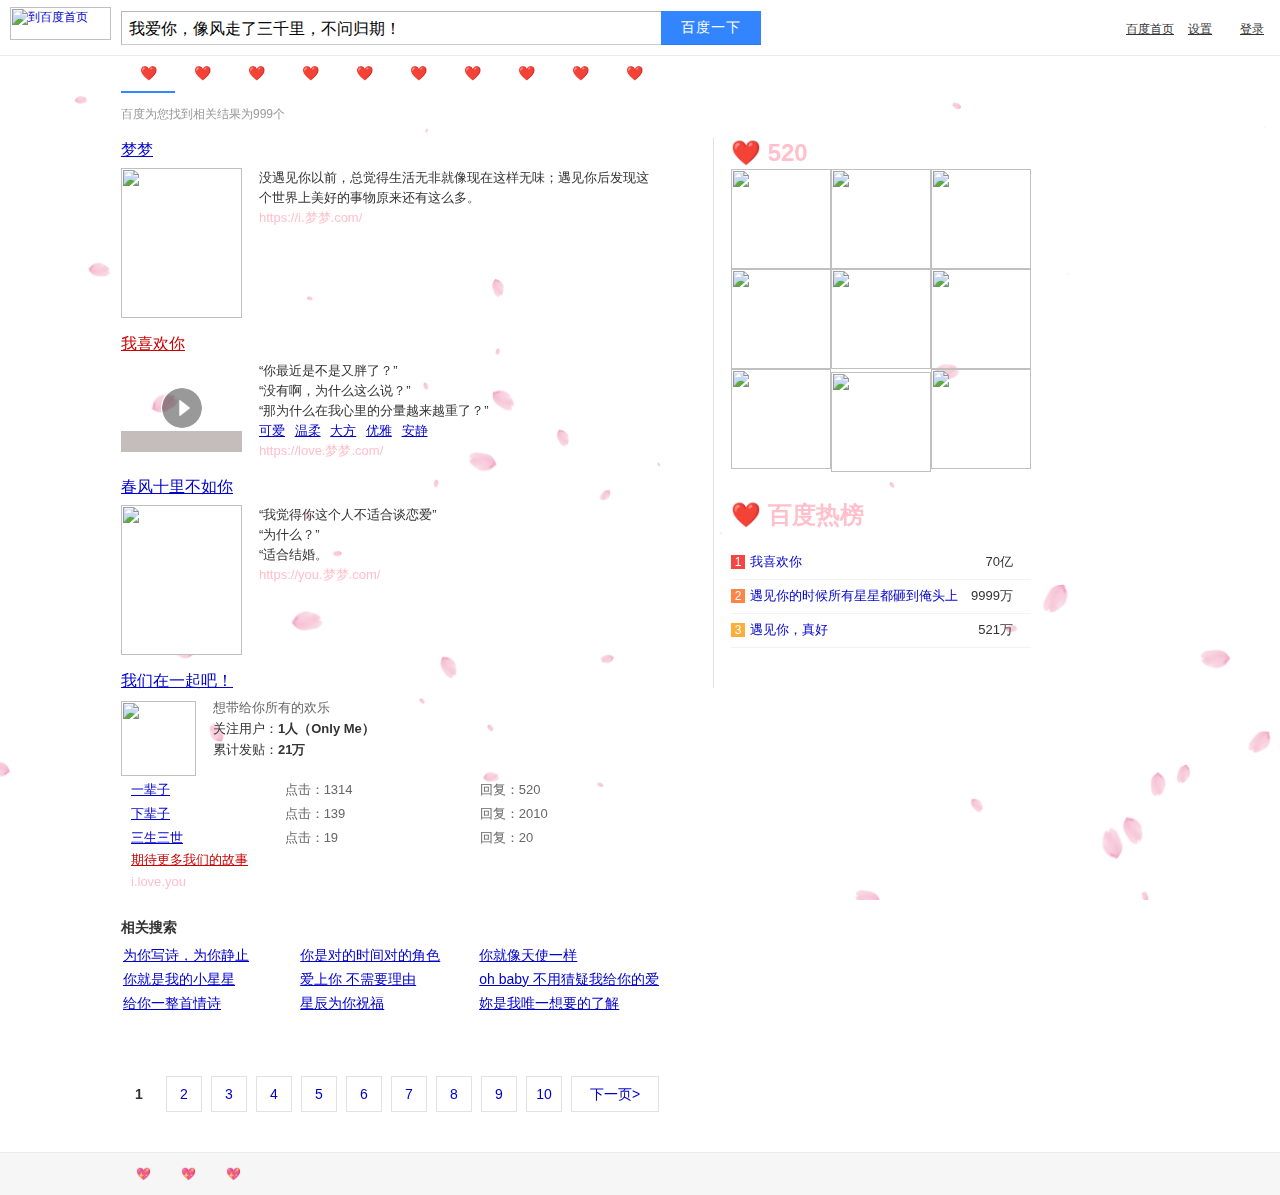
==== result.html @ 19467ad8 "Add files via upload" ====
<html>
  <head>
    <title>我爱你 ❤️</title>
    <meta name="language" content="zh-CN" />
    <meta
      name="github"
      content="https://github.com/sun0225SUN/Awesome-Love-Code"
    />
    <meta
      name="describe"
      content="收集不易，您的star是我坚持的动力，同时也欢迎各位PR哦! "
    />
    <link
      rel="icon"
      type="image/x-icon"
      href="https://cdn.jsdelivr.net/gh/sun0225SUN/photos/img/20210715233345.png"
    />
    <link
      rel="search"
      type="application/opensearchdescription+xml"
      href="/content-search.xml"
      title="百度搜索"
    />
    <link rel="stylesheet" href="./result.css" />
  </head>

  <body link="#0000cc">
    <div id="wrapper" class="wrapper_l">
      <script>
        if (window.bds && bds.util && bds.util.setContainerWidth) {
          bds.util.setContainerWidth();
        }
      </script>
      <div id="head">
        <div class="head_wrapper">
          <div class="s_form">
            <div class="s_form_wrapper">
              <style>
                .index-logo-srcnew {
                  display: none;
                }

                @media (-webkit-min-device-pixel-ratio: 2),
                  (min--moz-device-pixel-ratio: 2),
                  (-o-min-device-pixel-ratio: 2),
                  (min-device-pixel-ratio: 2) {
                  .index-logo-src {
                    display: none;
                  }

                  .index-logo-srcnew {
                    display: inline;
                  }
                }
              </style>
              <div id="lg">
                <img
                  hidefocus="true"
                  src="images/baidu.png"
                  width="270"
                  height="129"
                />
              </div>
              <a
                href="javascript:;"
                id="result_logo"
                onmousedown="return c({'fm':'tab','tab':'logo'})"
                target="_self"
                ><img
                  class="index-logo-src"
                  src="images/baidu.png"
                  alt="到百度首页"
                  title="到百度首页" /><img
                  class="index-logo-srcnew"
                  src="images/baidu.png"
                  alt="到百度首页"
                  title="到百度首页"
              /></a>
              <div id="form" name="f" class="fm">
                <input type="hidden" name="ie" value="utf-8" /><input
                  type="hidden"
                  name="f"
                  value="8"
                /><input type="hidden" name="rsv_bp" value="1" /><input
                  type="hidden"
                  name="ch"
                  value=""
                /><input
                  type="hidden"
                  name="tn"
                  value="SE_PclogoS_8whnvm25"
                /><input type="hidden" name="bar" value="" /><span
                  class="bg s_ipt_wr"
                  ><input
                    id="kw"
                    name="wd"
                    class="s_ipt"
                    maxlength="255"
                    autocomplete="off"
                    value="我爱你，像风走了三千里，不问归期！" /></span
                ><span class="bg s_btn_wr"
                  ><input
                    type="submit"
                    id="su"
                    value="百度一下"
                    class="bg s_btn" /></span
                ><span class="tools"
                  ><span id="mHolder">
                    <div id="mCon"><span>输入法</span></div>
                    <ul id="mMenu">
                      <li>
                        <a href="javascript:;" name="ime_hw" target="_self"
                          >手写</a
                        >
                      </li>
                      <li>
                        <a href="javascript:;" name="ime_py" target="_self"
                          >拼音</a
                        >
                      </li>
                      <li class="ln"></li>
                      <li>
                        <a href="javascript:;" name="ime_cl" target="_self"
                          >关闭</a
                        >
                      </li>
                    </ul>
                  </span></span
                ><input type="hidden" name="oq" value="哈哈" /><input
                  type="hidden"
                  name="rsv_pq"
                  value="b4c543330001d825"
                /><input
                  type="hidden"
                  name="rsv_t"
                  value="ff166dYg03rDtVH3pdpVznQvitA+DpDrO0yeJmfh6PIgFDh++zLsp6baa2MTU0p5iCwNbWhjQVoI2g"
                /><input type="hidden" name="rqlang" value="cn" />
              </div>
              <div id="m"></div>
            </div>
          </div>
          <div id="u">
            <a class="toindex" href="javascript:;" target="_self">百度首页</a
            ><a
              href="javascript:;"
              name="tj_settingicon"
              class="pf"
              target="_self"
              >设置<i class="c-icon c-icon-triangle-down"></i></a
            ><a
              href="javascript:;"
              name="tj_login"
              class="lb"
              onclick="return false;"
              target="_self"
              >登录</a
            >
          </div>
        </div>
      </div>
      <div class="s_tab" id="s_tab">
        <div class="s_tab_inner">
          <b>❤️</b
          ><a
            href="javascript:;"
            wdfield="word"
            onmousedown="return c({'fm':'tab','tab':'news'})"
            sync="true"
            target="_self"
            >❤️</a
          ><a
            href="javascript:;"
            onmousedown="return c({'fm':'tab','tab':'video'})"
            target="_self"
            >❤️</a
          ><a
            href="javascript:;"
            wdfield="word"
            onmousedown="return c({'fm':'tab','tab':'pic'})"
            target="_self"
            >❤️</a
          ><a
            href="javascript:;"
            wdfield="word"
            onmousedown="return c({'fm':'tab','tab':'zhidao'})"
            target="_self"
            >❤️</a
          ><a
            href="javascript:;"
            wdfield="word"
            onmousedown="return c({'fm':'tab','tab':'wenku'})"
            target="_self"
            >❤️</a
          ><a
            href="javascript:;"
            wdfield="kw"
            onmousedown="return c({'fm':'tab','tab':'tieba'})"
            target="_self"
            >❤️</a
          ><a
            href="javascript:;"
            wdfield="q"
            onmousedown="return c({'fm':'tab','tab':'b2b'})"
            target="_self"
            >❤️</a
          ><a
            href="javascript:;"
            onmousedown="return c({'fm':'tab','tab':'map'})"
            target="_self"
            >❤️</a
          ><a
            href="javascript:;"
            onmousedown="return c({'fm':'tab','tab':'more'})"
            target="_self"
            >❤️</a
          >
        </div>
      </div>
      <div id="wrapper_wrapper">
        <!--[if IE 8]>
          <style>
            .c-input input {
              padding-top: 4px;
            }
          </style>
        <![endif]-->
        <style>
          .op-bk-polysemy-other span {
            display: block;
          }

          .op-bk-polysemy-focus a {
            display: inline-block;
            height: 22px;
            line-height: 1.69em;
            float: left;
            border-right: 2px solid #fff;
            background: #f5f5f5;
            padding: 0 8px;
            text-decoration: none;
            color: #333;
          }

          .op-bk-polysemy-focustextf span {
            color: #38f;
          }

          .op-bk-polysemy-focusrightf span {
            display: inline-block;
            float: left;
            color: #ccc;
          }

          .op-bk-polysemy-focusrightf a {
            display: inline-block;
            height: 21px;
            line-height: 1.54em;
            text-decoration: underline;
            border: none;
            background: #fff;
            float: left;
            padding: 0 8px;
            color: #00c;
          }

          .op-bk-polysemy-video__wrap {
            display: none;
            position: relative;
            width: 100%;
            height: 302.5px;
            color: #fff;
            font-size: 13px;
          }

          .op-bk-polysemy-video {
            width: 100%;
            height: 100%;
            outline: 0;
          }

          .op-bk-polysemy-video__layer {
            position: absolute;
            display: none;
            width: 100%;
            height: 100%;
            top: 0;
            left: 0;
            background-color: rgba(0, 0, 0, 0.6);
            z-index: 1;
          }

          .op-bk-polysemy-video__btn,
          .op-bk-polysemy-video__close,
          .op-bk-polysemy-video__replay {
            position: absolute;
            cursor: pointer;
          }

          .op-bk-polysemy-video__close {
            top: 5px;
            right: 5px;
            z-index: 2;
          }

          .op-bk-polysemy-video__btn {
            bottom: 70px;
            left: 230px;
            width: 76px;
            height: 23px;
            line-height: 23px;
            border: 1px solid #fff;
            text-align: center;
            color: #fff;
            text-decoration: none;
          }

          .op-bk-polysemy-video__replay {
            right: 10px;
            bottom: 10px;
          }

          .op-bk-polysemy-imgWrap {
            position: relative;
            width: 100%;
            cursor: pointer;
          }

          .op-bk-polysemy-icon {
            position: absolute;
            left: 40px;
            width: 40px;
            height: 40px;
            border: 1px solid #fff;
            border-radius: 50%;
            background: url([data-uri])
              no-repeat center center;
            background-size: 100% auto;
          }

          .op-bk-polysemy-logo {
            position: absolute;
            left: 0;
            bottom: 0;
            width: 100%;
            height: 21px;
            background: rgba(110, 88, 88, 0.4)
              url(https://baikebcs.bdimg.com/front-end/second-know/img/logo-small.png)
              no-repeat center center;
            background-size: 60px auto;
          }

          .op-tieba-general-otherbar span {
            margin-left: 5px;
            margin-right: 5px;
            color: #999;
          }

          .op-tieba-general-addnum i,
          .op-tieba-general-replay-time i {
            font-style: normal;
          }

          .op-tieba-general-mainpic {
            position: relative;
          }

          .op-tieba-general-photo {
            position: absolute;
            left: 0;
            top: 0;
            _display: none;
            z-index: -1;
          }

          .op-tieba-general-photo-link {
            line-height: 0;
          }

          .op-tieba-general-linktxt {
            display: inline-block;
          }

          .op-tieba-general-addnum,
          .op-tieba-general-replay-time {
            color: #666;
          }

          .op-tieba-general-pline {
            margin-bottom: 3px;
            *margin-bottom: 5px;
          }

          .op-tieba-general-maintable i {
            font-style: normal;
          }

          .op-tieba-general-maintable {
            padding-top: 2px;
          }

          .op-tieba-general-mainpl {
            padding-left: 10px;
          }

          .op-tieba-general-maintable td {
            padding-bottom: 2px;
            padding-top: 2px;
          }

          .op-tieba-general-graycolor {
            color: #666;
          }

          .op-tieba-general-main-col {
            margin-top: -4px;
            position: relative;
          }

          .op-tieba-general-main-col p {
            margin-top: 1px;
          }

          .op-tieba-general-right {
            margin-right: 15px;
          }

          .op-tieba-general-lookmore {
            height: 24px;
            line-height: 24px;
            margin-top: -2px;
            position: relative;
          }

          .op_sp_realtime_bigpic5_imgTitle span:hover {
            text-decoration: underline;
          }

          .op_sp_realtime_bigpic5_list div {
            line-height: 1.7;
          }

          .op_sp_realtime_bigpic5_list_last span {
            padding-bottom: 5px;
          }

          .op_sp_realtime_bigpic5_preBox img {
            vertical-align: top;
            float: left;
            height: 81px;
          }

          .op_sp_realtime_bigpic5_preBox b,
          .op_sp_realtime_bigpic5_preBox span {
            display: block;
            position: absolute;
            bottom: 0;
            left: 1px;
            height: 20px;
            cursor: pointer;
          }

          .op_sp_realtime_bigpic5_preBox span {
            display: block;
            background: #000;
            opacity: 0.65;
            filter: alpha(opacity=65);
            width: 119px;
          }

          .op_sp_realtime_bigpic5_preBox b {
            font: 400 13px/20px arial;
            color: #fff;
            background: url(//www.baidu.com/aladdin/img/sp_realtime/play-1.0.png)
              no-repeat 4px center;
            padding-left: 20px;
          }

          .source-icon {
            vertical-align: middle;
            width: 14px;
            height: 14px;
            border: 1px solid #eee;
            border-radius: 100%;
            margin-right: 5px;
            margin-top: -3px;
          }

          .opr-recommends-merge-title {
            text-decoration: none;
          }

          .opr-recommends-merge-title:hover {
            text-decoration: underline;
          }

          .opr-recommends-merge-imgtext {
            display: block;
          }

          .opr-recommends-merge-hide {
            display: none;
          }

          .opr-recommends-merge-p {
            position: relative;
            _zoom: 1;
          }

          #lover {
            transition-duration: 500ms;
            z-index: 100000;
          }

          #lover:hover {
            transform: scale(3);
          }

          .opr-recommends-merge-d {
            min-height: 20px;
            color: #999;
          }

          .opr-recommends-merge-width-text {
            width: 70px;
            text-align: center;
            margin: 3px auto 0;
            font-size: 12px;
            line-height: 18px;
            word-break: break-all;
          }

          .opr-recommends-merge-item {
            text-align: center;
          }

          .opr-recommends-merge-mask {
            position: absolute;
            top: 0;
            left: 0;
            width: 100%;
          }

          .opr-recommends-merge-more-btn i {
            cursor: pointer;
          }

          .opr-recommends-merge-layer table {
            border-collapse: collapse;
            border-padding: 0;
          }

          .opr-recommends-merge-layer td {
            font-size: 1em;
            line-height: 1.67;
            vertical-align: top;
          }

          .opr-recommends-merge-lastspan {
            display: none;
          }

          .opr-recommends-merge-mbGap {
            margin-bottom: 28px;
          }

          .container_l .opr-recommends-merge-lastspan {
            display: block;
          }

          .container_l .cr-content-narrow .opr-recommends-merge-lastspan {
            display: none;
          }

          .opr-recommends-merge-dodge-wrap {
            margin-bottom: 24px;
            font-size: 1.1em;
          }

          .opr-recommends-merge-user-layer {
            width: 235px;
            position: absolute;
            border: 1px solid #eee;
            border-radius: 2px;
            margin-top: 10px;
            margin-left: -60px;
            *margin-left: -140px;
            z-index: 998;
            background: #fff;
            color: #333;
            font-size: 13px;
            text-align: center;
            padding: 14px 15px;
          }

          .opr-recommends-merge-user-layer button {
            margin-top: 12px;
            font-size: 12px;
          }

          .opr-recommends-merge-user-layer img {
            top: 2px;
            position: relative;
          }

          .opr-recommends-merge-user-secondBtn {
            margin-left: 8px;
          }

          .opr-recommends-merge-user-secondBtn i {
            -ms-transform: rotate(180deg);
            -moz-transform: rotate(180deg);
            -webkit-transform: rotate(180deg);
            -o-transform: rotate(180deg);
          }

          .opr-recommends-merge-user-layer-tips {
            position: absolute;
            margin-top: 5px;
            margin-left: 67px;
            *margin-left: -22px;
            border-left: 6px solid transparent;
            border-right: 6px solid transparent;
            border-bottom: 6px solid #eee;
            width: 0;
            height: 0;
            z-index: 999;
          }

          .opr-recommends-merge-content {
            position: relative;
          }

          .opr-recommends-merge-user-layer-tips-fff {
            margin-top: 6px;
            border-bottom: 6px solid #fff;
          }

          .opr-recommends-merge-user-layer-hide {
            display: none;
          }

          .opr-recommends-merge-user-layer-icon {
            position: relative;
            top: 2px;
            width: 14px;
            height: 14px;
          }

          .opr-recommends-merge-user-layer-con {
            position: absolute;
            width: 312px;
            height: 140px;
            top: 0;
            padding-top: 20px;
            z-index: 999;
          }

          .opr-toplist1-title {
            position: relative;
            margin-bottom: 15px;
          }

          .opr-toplist1-table .opr-toplist1-right {
            text-align: right;
            white-space: nowrap;
          }

          .opr-toplist1-table .c-index {
            min-width: 14px;
            width: auto;
          }

          .opr-toplist1-from {
            text-align: right;
          }

          .opr-toplist1-from a {
            text-decoration: none;
          }

          .opr-toplist1-new {
            position: relative;
            top: 1px;
          }

          .opr-toplist1-st {
            margin-bottom: 2px;
            margin-left: 3px;
          }

          .opr-toplist1-update {
            float: right;
          }

          .opr-toplist1-refresh {
            font-size: 13px;
            font-weight: 400;
            text-decoration: none;
          }

          .opr-toplist1-cut {
            white-space: nowrap;
            text-overflow: ellipsis;
            overflow: hidden;
            vertical-align: middle;
            display: inline-block;
          }

          .container_s .opr-toplist1-cut {
            max-width: 217px;
          }

          .container_l .opr-toplist1-cut {
            max-width: 247px;
          }
        </style>
        <div id="container" class="container_s">
          <div id="content_right" class="cr-offset">
            <table cellspacing="0" cellpadding="0">
              <tbody>
                <tr>
                  <td align="left">
                    <div id="con-ar">
                      <div
                        class="result-op xpath-log"
                        tpl="right_recommends_merge"
                        data-click='{"fm":"alxr","p1":1,"mu":"http:\/\/www.baidu.com\/s?wd=&amp;srcid=21102","rsv_stl":0,"rsv_srcid":21102}'
                      >
                        <style>
                          .c-group-top {
                            margin-bottom: 0 !important;
                            padding: 10px 10px 11px;
                            border-top: 1px solid #e3e3e3;
                            border-left: 1px solid #e3e3e3;
                            border-right: 1px solid #e3e3e3;
                          }

                          .c-group-middle {
                            margin-bottom: 0 !important;
                            padding: 0 10px 8px;
                            border-left: 1px solid #e3e3e3;
                            border-right: 1px solid #e3e3e3;
                          }

                          .c-group-bottom {
                            padding: 0 10px 10px;
                            border-left: 1px solid #e3e3e3;
                            border-right: 1px solid #e3e3e3;
                            border-bottom: 1px solid #e3e3e3;
                          }

                          .c-group-title {
                            margin-bottom: 5px;
                          }

                          .c-group {
                            width: 516px !important;
                          }
                        </style>
                        <div class="cr-content">
                          <style>
                            .opr-recommends-merge-p,
                            .opr-recommends-merge-img,
                            .opr-recommends-merge-mask {
                              height: 100px;
                              width: 100px;
                            }

                            .opr-recommends-merge-item-vertical
                              .opr-recommends-merge-p,
                            .opr-recommends-merge-item-vertical
                              .opr-recommends-merge-img {
                              height: 100px;
                            }
                          </style>
                          <div class="opr-recommends-merge-content">
                            <div class="cr-title c-clearfix">
                              <span title="相关词语">❤️ 520</span>
                            </div>
                            <div class="opr-recommends-merge-panel">
                              <div class="c-row c-gap-top">
                                <div
                                  class="c-span4 opr-recommends-merge-item"
                                  data-click="{'rsv_re_ename':'谢谢','rsv_re_uri':'3f30a2f7476349dc8a8519ace6fe312e'}"
                                >
                                  <div class="opr-recommends-merge-p">
                                    <a target="_self" href="javascript:;">
                                      <img
                                        src="images/01.jpg"
                                        class="c-img c-img4 opr-recommends-merge-img"
                                    /></a>
                                    <a
                                      class="opr-recommends-merge-mask"
                                      target="_self"
                                      href="javascript:;"
                                    ></a>
                                  </div>
                                </div>
                                <div
                                  class="c-span4 opr-recommends-merge-item"
                                  data-click="{'rsv_re_ename':'怙恶不悛','rsv_re_uri':'6a9880873dcd4e22b113ff95f9b3518c'}"
                                >
                                  <div class="opr-recommends-merge-p">
                                    <a target="_self" href="javascript:;"
                                      ><img
                                        src="images/02.jpg"
                                        class="c-img c-img4 opr-recommends-merge-img"
                                    /></a>
                                    <a
                                      class="opr-recommends-merge-mask"
                                      target="_self"
                                      href="javascript:;"
                                    ></a>
                                  </div>
                                </div>
                                <div
                                  class="c-span4 c-span-last-s opr-recommends-merge-item"
                                  data-click="{'rsv_re_ename':'无语','rsv_re_uri':'5a8b1f6aeb344c22824de8c8e2b3932d'}"
                                >
                                  <div class="opr-recommends-merge-p">
                                    <a target="_self" href="javascript:;"
                                      ><img
                                        src="images/03.jpg"
                                        class="c-img c-img4 opr-recommends-merge-img"
                                    /></a>
                                    <a
                                      class="opr-recommends-merge-mask"
                                      target="_self"
                                      href="javascript:;"
                                    ></a>
                                  </div>
                                </div>
                                <div
                                  class="c-span4 c-span-last opr-recommends-merge-lastspan opr-recommends-merge-item"
                                  data-click="{'rsv_re_ename':'回话','rsv_re_uri':'bde0f4e16b1442c48ccd2aa94e74c6df'}"
                                >
                                  <div class="opr-recommends-merge-p">
                                    <a target="_self" href="javascript:;"
                                      ><img
                                        data-src="https://dss2.baidu.com/6ONYsjip0QIZ8tyhnq/it/u=3949176641,4240426765&amp;fm=58"
                                        data-b64-id="3949176641_4240426765_58"
                                        class="c-img c-img4 opr-recommends-merge-img"
                                    /></a>
                                    <a
                                      class="opr-recommends-merge-mask"
                                      target="_self"
                                      href="javascript:;"
                                    ></a>
                                  </div>
                                  <div class="c-gap-top-small">
                                    <a
                                      target="_self"
                                      title="回话"
                                      href="javascript:;"
                                      >回话</a
                                    >
                                  </div>
                                  <div class="opr-recommends-merge-d">
                                    <p class="opr-recommends-merge-width-text">
                                      回答别人问话
                                    </p>
                                  </div>
                                </div>
                              </div>
                              <div class="c-row c-gap-top">
                                <div
                                  class="c-span4 opr-recommends-merge-item"
                                  data-click="{'rsv_re_ename':'好像','rsv_re_uri':'fb2bc6a111344a699f3e6a0ae5efca73'}"
                                >
                                  <div class="opr-recommends-merge-p">
                                    <a target="_self" href="javascript:;"
                                      ><img
                                        src="images/04.jpg"
                                        data-b64-id="1870460053_2750846622_58"
                                        class="c-img c-img4 opr-recommends-merge-img"
                                    /></a>
                                    <a
                                      class="opr-recommends-merge-mask"
                                      target="_self"
                                      href="javascript:;"
                                    ></a>
                                  </div>
                                </div>
                                <div
                                  class="c-span4 opr-recommends-merge-item"
                                  data-click="{'rsv_re_ename':'尴尬','rsv_re_uri':'ef5f4dd9033f484e8b74f3bbdd997e8e'}"
                                >
                                  <div
                                    class="opr-recommends-merge-p"
                                    id="lover"
                                  >
                                    <a target="_self" href="javascript:;"
                                      ><img
                                        src="images/lover1.jpg"
                                        data-b64-id="1356031244_4184783259_58"
                                        style="object-fit: contain"
                                        class="c-img c-img4 opr-recommends-merge-img"
                                    /></a>
                                    <a
                                      class="opr-recommends-merge-mask"
                                      target="_self"
                                      href="javascript:;"
                                    ></a>
                                  </div>
                                </div>
                                <div
                                  class="c-span4 c-span-last-s opr-recommends-merge-item"
                                  data-click="{'rsv_re_ename':'你们','rsv_re_uri':'e4d4c452e2224a50b14f78d29922ee4c'}"
                                >
                                  <div class="opr-recommends-merge-p">
                                    <a target="_self" href="javascript:;"
                                      ><img
                                        src="images/06.jpg"
                                        data-b64-id="4014817800_409926055_58"
                                        class="c-img c-img4 opr-recommends-merge-img"
                                    /></a>
                                    <a
                                      class="opr-recommends-merge-mask"
                                      target="_self"
                                      href="javascript:;"
                                    ></a>
                                  </div>
                                </div>
                              </div>
                              <div class="c-row c-gap-top">
                                <div
                                  class="c-span4 opr-recommends-merge-item"
                                  data-click="{'rsv_re_ename':'词语','rsv_re_uri':'eef583e4a993497787f59d041d7a2ae3'}"
                                >
                                  <div class="opr-recommends-merge-p">
                                    <a target="_self" href="javascript:;"
                                      ><img
                                        src="images/07.jpg"
                                        data-b64-id="211622640_3620576003_58"
                                        class="c-img c-img4 opr-recommends-merge-img"
                                    /></a>
                                    <a
                                      class="opr-recommends-merge-mask"
                                      target="_self"
                                      href="javascript:;"
                                    ></a>
                                  </div>
                                </div>
                                <div
                                  class="c-span4 opr-recommends-merge-item"
                                  data-click="{'rsv_re_ename':'纠结','rsv_re_uri':'ad0989eedaee409fac52606b8f42b5d2'}"
                                  style="margin-top: 3px"
                                >
                                  <div class="opr-recommends-merge-p">
                                    <a target="_self" href="javascript:;"
                                      ><img
                                        src="images/08.jpg"
                                        class="c-img c-img4 opr-recommends-merge-img"
                                    /></a>
                                    <a
                                      class="opr-recommends-merge-mask"
                                      target="_self"
                                      href="javascript:;"
                                    ></a>
                                  </div>
                                </div>
                                <div
                                  class="c-span4 c-span-last-s opr-recommends-merge-item"
                                  data-click="{'rsv_re_ename':'仿佛','rsv_re_uri':'49987c6f64494cd68b6dbed8dd13ab3f'}"
                                >
                                  <div class="opr-recommends-merge-p">
                                    <a target="_self" href="javascript:;"
                                      ><img
                                        src="images/09.jpg"
                                        class="c-img c-img4 opr-recommends-merge-img"
                                    /></a>
                                    <a
                                      class="opr-recommends-merge-mask"
                                      target="_self"
                                      href="javascript:;"
                                    ></a>
                                  </div>
                                </div>
                              </div>
                            </div>
                          </div>
                        </div>
                      </div>
                      <div
                        class="result-op xpath-log"
                        tpl="right_toplist1"
                        data-click='{"fm":"alxr","p1":2,"mu":"http:\/\/www.baidu.com","rsv_stl":0,"rsv_srcid":20811}'
                      >
                        <style>
                          .c-group-top {
                            margin-bottom: 0 !important;
                            padding: 10px 10px 11px;
                            border-top: 1px solid #e3e3e3;
                            border-left: 1px solid #e3e3e3;
                            border-right: 1px solid #e3e3e3;
                          }

                          .c-group-middle {
                            margin-bottom: 0 !important;
                            padding: 0 10px 8px;
                            border-left: 1px solid #e3e3e3;
                            border-right: 1px solid #e3e3e3;
                          }

                          .c-group-bottom {
                            padding: 0 10px 10px;
                            border-left: 1px solid #e3e3e3;
                            border-right: 1px solid #e3e3e3;
                            border-bottom: 1px solid #e3e3e3;
                          }

                          .c-group-title {
                            margin-bottom: 5px;
                          }

                          .c-group {
                            width: 516px !important;
                          }
                        </style>
                        <div class="cr-content">
                          <div class="FYB_RD">
                            <div
                              class="cr-title opr-toplist1-title"
                              title="百度热榜"
                            >
                              ❤️ 百度热榜
                            </div>
                            <table class="c-table opr-toplist1-table">
                              <tbody>
                                <tr>
                                  <td>
                                    <span
                                      ><span
                                        class="c-index c-index-hot1 c-gap-icon-right-small"
                                        >1</span
                                      ><a
                                        target="_self"
                                        href="javascript:;"
                                        class="opr-toplist1-cut"
                                        >我喜欢你
                                      </a></span
                                    >
                                  </td>
                                  <td
                                    class="opr-toplist1-right opr-toplist1-right-hot"
                                  >
                                    70亿<i class="opr-toplist1-st c-icon"></i>
                                  </td>
                                </tr>
                                <tr>
                                  <td>
                                    <span
                                      ><span
                                        class="c-index c-index-hot2 c-gap-icon-right-small"
                                        >2</span
                                      ><a
                                        target="_self"
                                        href="javascript:;"
                                        class="opr-toplist1-cut"
                                        >遇见你的时候所有星星都砸到俺头上</a
                                      ></span
                                    >
                                  </td>
                                  <td
                                    class="opr-toplist1-right opr-toplist1-right-hot"
                                  >
                                    9999万<i class="opr-toplist1-st c-icon"></i>
                                  </td>
                                </tr>
                                <tr>
                                  <td>
                                    <span
                                      ><span
                                        class="c-index c-index-hot3 c-gap-icon-right-small"
                                        >3</span
                                      ><a
                                        target="_self"
                                        href="javascript:;"
                                        class="opr-toplist1-cut"
                                        >遇见你，真好</a
                                      ></span
                                    >
                                  </td>
                                  <td
                                    class="opr-toplist1-right opr-toplist1-right-hot"
                                  >
                                    521万<i class="opr-toplist1-st c-icon"></i>
                                  </td>
                                </tr>
                              </tbody>
                            </table>
                          </div>
                        </div>
                      </div>
                    </div>
                  </td>
                </tr>
              </tbody>
            </table>
          </div>
          <div class="head_nums_cont_outer OP_LOG">
            <div class="head_nums_cont_inner" style="top: -42px">
              <div class="search_tool_conter">
                <span class="c-gap-left-samll search_tool_close"
                  ><i class="c-icon searchTool-up c-icon-chevron-top-gray-s"></i
                  >收起工具</span
                ><span class="search_tool_tf"
                  >时间不限<i class="c-icon c-icon-triangle-down"></i></span
                ><span class="search_tool_ft c-gap-left"
                  >所有网页和文件<i
                    class="c-icon c-icon-triangle-down"
                  ></i></span
                ><span class="search_tool_si c-gap-left"
                  >站点内检索<i class="c-icon c-icon-triangle-down"></i
                ></span>
              </div>
              <div class="nums">
                <span class="nums_text">百度为您找到相关结果为999个</span>
              </div>
            </div>
          </div>
          <div id="content_left">
            <div
              class="result c-container"
              id="1"
              srcid="1599"
              tpl="se_com_default"
              data-click="{'rsv_bdr':'0' }"
            >
              <h3 class="t">
                <a
                  data-click="{'F':'778317EA','F1':'9D73F1E4','F2':'6CA6DD6B','F3':'54E5263F','T':'1589442239','y':'FFB95FFF'}"
                  href="javascript:;"
                  target="_self"
                  >梦梦</a
                >
              </h3>
              <div class="c-row c-gap-top-small">
                <div class="general_image_pic c-span6">
                  <a
                    class="c-img6"
                    style="height: 150px"
                    href="javascript:;"
                    target="_self"
                    ><img
                      class="c-img c-img6"
                      src="images/pic1.jpg"
                      style="height: 150px"
                  /></a>
                </div>
                <div class="c-span18 c-span-last">
                  <div class="c-abstract">
                    没遇见你以前，总觉得生活无非就像现在这样无味；遇见你后发现这个世界上美好的事物原来还有这么多。
                  </div>
                  <div class="f13">
                    <a
                      target="_self"
                      href="javascript:;"
                      class="c-showurl"
                      style="text-decoration: none"
                      >https://i.梦梦.com/&nbsp;</a
                    >
                  </div>
                </div>
              </div>
            </div>

            <div
              class="result-op c-container xpath-log"
              srcid="1547"
              id="3"
              tpl="bk_polysemy"
              mu="https://baike.baidu.com/item/哈哈/274667"
              data-op="{'y':'EF7F1ED6'}"
              data-click="{'p1':'3','rsv_bdr':'0','fm':'albk',rsv_stl:''}"
            >
              <h3 class="t c-gap-bottom-small">
                <a href="javascript:;" target="_self"> <em>我喜欢你</em></a>
              </h3>
              <div class="c-row">
                <div class="op-bk-polysemy-video__wrap c-gap-bottom">
                  <i
                    class="c-icon c-icon-close op-bk-polysemy-video__close OP_LOG_BTN"
                  ></i>
                  <div class="op-bk-polysemy-video__layer">
                    <a
                      class="op-bk-polysemy-video__btn"
                      href="javascript:;"
                      target="_self"
                      >进入百科</a
                    >
                    <div class="op-bk-polysemy-video__replay OP_LOG_BTN">
                      重新播放
                    </div>
                  </div>
                  <video
                    class="op-bk-polysemy-video"
                    poster="https://bkimg.cdn.bcebos.com/pic/9358d109b3de9c8282d48a5c6281800a18d843ab?x-bce-process=image/resize,m_fill,w_400,h_225,align_0"
                    data-src="http://www.baidu.com/link?url=p4cg3b04H06K_f4_8_9eLm5Ofo2h5q64mFPehMDbCYpQKonuSDvEklzYrN8ORyx-oPswR0b_ErqUrRWQLTkZmgLk9uJVD3NAajbz6tutG5l7xSjQXeXUvnkFZyWDSCR4Yu7zfp-hugEQdauXtntcoa"
                    controls="controls"
                    preload="auto"
                    controlslist="nodownload"
                    oncontextmenu="return false"
                  ></video>
                </div>
                <div class="c-span6">
                  <div
                    class="op-bk-polysemy-imgWrap OP_LOG_BTN"
                    data-url="http://www.baidu.com/link?url=2UyZke3nX7z-repkdOautH7KLfKj9p1yZ5vhXZS6MPUgjxLhX8hTtLWxAiP9cntEXLv-w2NY7TKgyxtv37yF_1wt1DVZFW4RfVGNdfSzLogHmg-zxaaPkfqcfcGrQrrY"
                  >
                    <div
                      class="c-img c-img6"
                      style="
                        height: 91px;
                        background: url(images/pic2.jpg) no-repeat center center;
                        background-size: cover;
                      "
                    ></div>
                    <i class="op-bk-polysemy-icon" style="top: 25.5px"></i>
                    <div class="op-bk-polysemy-logo"></div>
                  </div>
                </div>
                <div class="c-span18 c-span-last">
                  <p>
                    “你最近是不是又胖了？”<br />
                    “没有啊，为什么这么说？”<br />
                    “那为什么在我心里的分量越来越重了？”
                  </p>
                  <p>
                    <a
                      class="c-gap-right-small op-se-listen-recommend"
                      href="javascript:;"
                      target="_self"
                      title="可爱"
                      >可爱</a
                    >
                    <a
                      class="c-gap-right-small op-se-listen-recommend"
                      href="javascript:;"
                      target="_self"
                      title="温柔"
                      >温柔</a
                    >
                    <a
                      class="c-gap-right-small op-se-listen-recommend"
                      href="javascript:;"
                      target="_self"
                      title="大方"
                      >大方</a
                    >
                    <a
                      class="c-gap-right-small op-se-listen-recommend"
                      href="javascript:;"
                      target="_self"
                      title="优雅"
                      >优雅</a
                    >
                    <a
                      class="c-gap-right-small op-se-listen-recommend"
                      href="javascript:;"
                      target="_self"
                      title="安静"
                      >安静</a
                    >
                  </p>
                  <p class="op-bk-polysemy-move">
                    <span id="梦梦" class="c-showurl"
                      >https://love.梦梦.com/
                    </span>
                  </p>
                </div>
              </div>
            </div>

            <style>
              .c-group-top {
                margin-bottom: 0 !important;
                padding: 10px 10px 11px;
                border-top: 1px solid #e3e3e3;
                border-left: 1px solid #e3e3e3;
                border-right: 1px solid #e3e3e3;
              }

              .c-group-middle {
                margin-bottom: 0 !important;
                padding: 0 10px 8px;
                border-left: 1px solid #e3e3e3;
                border-right: 1px solid #e3e3e3;
              }

              .c-group-bottom {
                padding: 0 10px 10px;
                border-left: 1px solid #e3e3e3;
                border-right: 1px solid #e3e3e3;
                border-bottom: 1px solid #e3e3e3;
              }

              .c-group-title {
                margin-bottom: 5px;
              }

              .c-group {
                width: 516px !important;
              }
            </style>
            <div
              class="result c-container"
              id="8"
              srcid="1599"
              tpl="se_com_default"
              data-click="{'rsv_bdr':'0' }"
            >
              <h3 class="t">
                <a
                  data-click="{
            'F':'778317EA',
            'F1':'9D73F1E4',
            'F2':'4CA6DC6B',
            'F3':'54E5263F',
            'T':'1589442239',
                        'y':'BFEDEDBA'
                                                }"
                  href="javascript:;"
                  target="_self"
                  >春风十里不如你</a
                >
              </h3>
              <div class="c-row c-gap-top-small">
                <div class="general_image_pic c-span6">
                  <a
                    class="c-img6"
                    style="height: 150px"
                    href="javascript:;"
                    target="_self"
                    ><img
                      class="c-img c-img6"
                      src="images/pic3.jpg"
                      style="height: 150px"
                  /></a>
                </div>
                <div class="c-span18 c-span-last">
                  <div class="c-abstract">
                    “我觉得你这个人不适合谈恋爱”<br />
                    “为什么？”<br />
                    “适合结婚。
                  </div>
                  <div class="f13">
                    <a
                      target="_self"
                      href="javascript:;"
                      class="c-showurl"
                      style="text-decoration: none"
                    >
                      <style>
                        .nor-src-wrap {
                          position: relative;
                        }

                        .nor-src-icon {
                          vertical-align: middle;
                          width: 14px;
                          height: 14px;
                          border: 1px solid #eee;
                          border-radius: 100%;
                          margin-right: 5px;
                          margin-top: -3px;
                          position: relative;
                        }

                        .nor-src-icon-with-v {
                          margin-right: 10px;
                        }

                        .nor-src-icon-v {
                          display: inline-block;
                          width: 10px;
                          height: 10px;
                          border-radius: 100%;
                          position: absolute;
                          left: 8px;
                          bottom: 0;
                          background-image: url(https://b.bdstatic.com/searchbox/icms/searchbox/img/yellow-v.png);
                          background-size: 10px 10px;
                        }

                        .nor-src-icon-v.vicon-1 {
                          background-image: url(https://b.bdstatic.com/searchbox/icms/searchbox/img/red-v.png);
                        }

                        .nor-src-icon-v.vicon-2 {
                          background-image: url(https://b.bdstatic.com/searchbox/icms/searchbox/img/blue-v.png);
                        }

                        .nor-src-icon-v.vicon-3 {
                          background-image: url(https://b.bdstatic.com/searchbox/icms/searchbox/img/yellow-v.png);
                        }
                      </style>
                      <span class="nor-src-wrap">https://you.梦梦.com/</span>
                    </a>
                  </div>
                </div>
              </div>
            </div>
            <div
              class="result-op c-container xpath-log"
              srcid="10"
              fk="哈哈"
              id="6"
              tpl="tieba_general"
              mu="http://tieba.baidu.com/f?kw=%B9%FE%B9%FE&amp;fr=ala0&amp;loc=rec"
              data-op="{'y':'EBFB5B77'}"
              data-click="{'p1':'6','rsv_bdr':'0','fm':'alop',rsv_stl:'5'}"
            >
              <h3 class="t c-gap-bottom-small">
                <a href="javascript:;" target="_self"> 我们在一起吧！</a>
              </h3>
              <style>
                .op-tieba-general-mainpic {
                  width: 75px;
                  margin-right: 17px;
                  float: left;
                }

                .op-tieba-general-main-con {
                  width: 259px;
                  float: left;
                }

                .op-tieba-general-main-col {
                  width: 443px;
                }

                .op-tieba-general-leftimg-main {
                  width: 351px;
                }
              </style>
              <table
                class="op-tieba-general-maintable"
                width="100%"
                cellspacing="0"
                cellpadding="0"
                border="0"
              >
                <tbody>
                  <tr>
                    <td class="op-tieba-general-firsttd" colspan="3">
                      <div class="op-tieba-general-mainpic">
                        <a
                          class="op-tieba-general-photo-link"
                          href="javascript:;"
                          target="_self"
                          ><img class="c-img4" src="./images/pic4.jpg"
                        /></a>
                      </div>
                      <div
                        class="op-tieba-general-main-col op-tieba-general-main-con"
                      >
                        <p class="c-gray">想带给你所有的欢乐</p>
                        <p>
                          <span>关注用户：<strong>1人（Only Me）</strong></span>
                        </p>
                        <p>
                          <span>累计发贴：<strong>21万</strong></span>
                        </p>
                      </div>
                    </td>
                  </tr>
                  <tr>
                    <td
                      class="op-tieba-general-firsttd op-tieba-general-mainpl"
                    >
                      <a
                        href="javascript:;"
                        target="_self"
                        class="op-tieba-general-linktxt"
                        >一辈子</a
                      >
                    </td>
                    <td class="op-tieba-general-graycolor">
                      <span class="c-gap-right-small"
                        >点击：<i class="op-mthread1-clicknum">1314</i></span
                      >
                    </td>
                    <td class="op-tieba-general-graycolor">
                      <span
                        >回复：<i class="op-mthread1-replaynumber">520</i></span
                      >
                    </td>
                  </tr>
                  <tr>
                    <td
                      class="op-tieba-general-firsttd op-tieba-general-mainpl"
                    >
                      <a
                        href="javascript:;"
                        target="_self"
                        class="op-tieba-general-linktxt"
                        >下辈子</a
                      >
                    </td>
                    <td class="op-tieba-general-graycolor">
                      <span class="c-gap-right-small"
                        >点击：<i class="op-mthread2-clicknum">139</i></span
                      >
                    </td>
                    <td class="op-tieba-general-graycolor">
                      <span
                        >回复：<i class="op-mthread2-replaynumber"
                          >2010</i
                        ></span
                      >
                    </td>
                  </tr>
                  <tr>
                    <td
                      class="op-tieba-general-firsttd op-tieba-general-mainpl"
                    >
                      <a
                        href="javascript:;"
                        target="_self"
                        class="op-tieba-general-linktxt"
                        >三生三世</a
                      >
                    </td>
                    <td class="op-tieba-general-graycolor">
                      <span class="c-gap-right-small"
                        >点击：<i class="op-mthread3-clicknum">19</i></span
                      >
                    </td>
                    <td class="op-tieba-general-graycolor">
                      <span
                        >回复：<i class="op-mthread3-replaynumber">20</i></span
                      >
                    </td>
                  </tr>
                </tbody>
              </table>
              <div class="op-tieba-general-lookmore op-tieba-general-mainpl">
                <a href="javascript:;" target="_self"
                  ><em>期待更多我们的故事</em></a
                >
              </div>
              <div class="c-showurl op-tieba-general-mainpl">
                <span class="c-showurl">i.love.you</span
                ><span class="c-tools" id="tools_14207815823447778962_6"
                  ><a class="c-tip-icon" href="javascript:;" target="_self"
                    ><i class="c-icon c-icon-triangle-down-g"></i></a></span
                ><a target="_self" href="javascript:;"></a>
              </div>
            </div>
            <style>
              .c-group-top {
                margin-bottom: 0 !important;
                padding: 10px 10px 11px;
                border-top: 1px solid #e3e3e3;
                border-left: 1px solid #e3e3e3;
                border-right: 1px solid #e3e3e3;
              }

              .c-group-middle {
                margin-bottom: 0 !important;
                padding: 0 10px 8px;
                border-left: 1px solid #e3e3e3;
                border-right: 1px solid #e3e3e3;
              }

              .c-group-bottom {
                padding: 0 10px 10px;
                border-left: 1px solid #e3e3e3;
                border-right: 1px solid #e3e3e3;
                border-bottom: 1px solid #e3e3e3;
              }

              .c-group-title {
                margin-bottom: 5px;
              }

              .c-group {
                width: 516px !important;
              }
            </style>
          </div>
          <div style="clear: both; height: 0"></div>
          <div id="rs">
            <div class="tt">相关搜索</div>
            <table cellpadding="0">
              <tbody>
                <tr>
                  <th>
                    <a href="javascript:;" target="_self">为你写诗，为你静止</a>
                  </th>
                  <td></td>
                  <th>
                    <a href="javascript:;" target="_self"
                      >你是对的时间对的角色</a
                    >
                  </th>
                  <td></td>
                  <th>
                    <a href="javascript:;" target="_self">你就像天使一样</a>
                  </th>
                </tr>
                <tr>
                  <th>
                    <a href="javascript:;" target="_self">你就是我的小星星</a>
                  </th>
                  <td></td>
                  <th>
                    <a href="javascript:;" target="_self">爱上你 不需要理由</a>
                  </th>
                  <td></td>
                  <th>
                    <a href="javascript:;" target="_self"
                      >oh baby 不用猜疑我给你的爱</a
                    >
                  </th>
                </tr>
                <tr>
                  <th>
                    <a href="javascript:;" target="_self">给你一整首情诗</a>
                  </th>
                  <td></td>
                  <th>
                    <a href="javascript:;" target="_self">星辰为你祝福</a>
                  </th>
                  <td></td>
                  <th>
                    <a href="javascript:;" target="_self"
                      >妳是我唯一想要的了解
                    </a>
                  </th>
                </tr>
              </tbody>
            </table>
          </div>
          <div id="page">
            <strong
              ><span class="fk fk_cur"
                ><i class="c-icon c-icon-bear-p"></i></span
              ><span class="pc">1</span></strong
            ><a href="javascript:;" target="_self"
              ><span class="fk fkd"><i class="c-icon c-icon-bear-pn"></i></span
              ><span class="pc">2</span></a
            ><a href="javascript:;" target="_self"
              ><span class="fk"><i class="c-icon c-icon-bear-pn"></i></span
              ><span class="pc">3</span></a
            ><a href="javascript:;" target="_self"
              ><span class="fk fkd"><i class="c-icon c-icon-bear-pn"></i></span
              ><span class="pc">4</span></a
            ><a href="javascript:;" target="_self"
              ><span class="fk"><i class="c-icon c-icon-bear-pn"></i></span
              ><span class="pc">5</span></a
            ><a href="javascript:;" target="_self"
              ><span class="fk fkd"><i class="c-icon c-icon-bear-pn"></i></span
              ><span class="pc">6</span></a
            ><a href="javascript:;" target="_self"
              ><span class="fk"><i class="c-icon c-icon-bear-pn"></i></span
              ><span class="pc">7</span></a
            ><a href="javascript:;" target="_self"
              ><span class="fk fkd"><i class="c-icon c-icon-bear-pn"></i></span
              ><span class="pc">8</span></a
            ><a href="javascript:;" target="_self"
              ><span class="fk"><i class="c-icon c-icon-bear-pn"></i></span
              ><span class="pc">9</span></a
            ><a href="javascript:;" target="_self"
              ><span class="fk fkd"><i class="c-icon c-icon-bear-pn"></i></span
              ><span class="pc">10</span></a
            ><a href="javascript:;" class="n" target="_self">下一页&gt;</a>
          </div>
          <div id="content_bottom"></div>
        </div>
        <div id="foot">
          <div class="foot-inner">
            <span id="help" style="float: left; padding-left: 121px"
              ><a
                href="javascript:;"
                target="_self"
                onmousedown="return c({'fm':'behb','tab':'help','url':this.href,'title':this.innerHTML})"
                >💖</a
              ><a
                href="javascript:;"
                target="_self"
                onmousedown="return c({'fm':'behb','tab':'jubao','url':this.href,'title':this.innerHTML})"
                >💖</a
              ><a
                class="feedback"
                onclick="return false;"
                href="javascript:;"
                target="_self"
                onmousedown="return ns_c({'fm':'behb','tab':'feedback'})"
                >💖</a
              ></span
            >
          </div>
        </div>
        <div class="c-tips-container" id="c-tips-container"></div>
      </div>
    </div>
    <audio id="music" autoplay="autoplay" loop="loop">
      <source src="./bgMusic.mp3" type="audio/mpeg" />
    </audio>
    <script
      type="text/javascript"
      src="https://dss1.bdstatic.com/5eN1bjq8AAUYm2zgoY3K/r/www/cache/static/protocol/https/jquery/jquery-1.10.2.min_65682a2.js"
    ></script>
    <script src="sakura.js"></script>
    <script>
      const letter = document.querySelector("#梦梦");
      letter.addEventListener("click", () => {
        window.open("file:///Users/apple/Desktop/aaaa/demo/letter/index.html");
      });
      document.getElementById("music").play();
      let loveWords = [
        "如果我不讨你喜欢，你直接爱上我好了",
        "打你名字再多遍都不费劲，输入法会自己跑出来",
        "你喜欢星星吗？我才不摘给你，我要把它们藏进我的眼睛，每天对着你blingbling",
        "你笑的时候真好看，像月牙里装满了星星",
        "我不知道流星能飞多久，值不值得追求;我不知道樱花能开多久，值不值得等候。但我知道你就像烟花般美丽，像恒星般永恒，值得我用一生去保留",
        "如果一滴水代表一个祝福，我送你一个东海;如果一颗星代表一份幸福，我送你一条银河;如果一棵树代表一份思念，我送你一片森林",
        "不思进取，思你",
        "时光还在，你还在",
        "假如可以的话，我愿意花去生命中的每一分每一秒，陪着你",
        "唱一首写不完的歌，荡漾着爱你的音符",
        "对于世界而言，你是一个人;但是对于我而言，你是我的整个世界",
      ];
      let allLinks = document.getElementsByTagName("a");
      for (let i = 0; i < allLinks.length; i++) {
        allLinks[i].href = "javascript:;";
        allLinks[i].target = "_self";
        allLinks[i].onclick = () => {
          document.getElementById("music").play();
          alert(loveWords[Math.floor(Math.random() * loveWords.length)]);
        };
      }
    </script>
    <script src="./cursor-effect.js"></script>
    <canvas
      style="
        position: fixed;
        left: 0px;
        top: 0px;
        z-index: 2147483647;
        pointer-events: none;
        width: 1214px;
        height: 925px;
      "
      width="1214"
      height="925"
    ></canvas>
    <!---->
    <canvas
      height="925"
      width="1214"
      style="
        position: fixed;
        left: 0;
        top: 0;
        pointer-events: none;
        z-index: -1;
      "
      id="canvas_sakura"
    ></canvas>
    <!---->
  </body>
</html>
---- result.css ----
body {
    color: #333;
    background: #fff;
    padding: 6px 0 0;
    margin: 0;
    position: relative;
    min-width: 900px
}

body,
th,
td,
.p1,
.p2 {
    font-family: arial
}

p,
form,
ol,
ul,
li,
dl,
dt,
dd,
h3 {
    margin: 0;
    padding: 0;
    list-style: none
}

input {
    padding-top: 0;
    padding-bottom: 0;
    -moz-box-sizing: border-box;
    -webkit-box-sizing: border-box;
    box-sizing: border-box
}

table,
img {
    border: 0
}

td {
    font-size: 9pt;
    line-height: 18px
}

em {
    font-style: normal;
    color: #c00
}

a em {
    text-decoration: underline
}

cite {
    font-style: normal;
    color: pink
}

.m,
a.m {
    color: #666
}

a.m:visited {
    color: #606
}

.g,
a.g {
    color: pink
}

.c {
    color: #77c
}

.f14 {
    font-size: 14px
}

.f10 {
    font-size: 10.5pt
}

.f16 {
    font-size: 16px
}

.f13 {
    font-size: 13px
}

.bg {
    background-image: url(https://dss1.bdstatic.com/5eN1bjq8AAUYm2zgoY3K/r/www/cache/static/protocol/https/global/img/icons_441e82f.png);
    _background-image: url(https://dss1.bdstatic.com/5eN1bjq8AAUYm2zgoY3K/r/www/cache/static/protocol/https/global/img/icons_d5b04cc.gif);
    background-repeat: no-repeat
}

#u,
#head,
#tool,
#search,
#foot {
    font-size: 12px
}

.logo {
    width: 117px;
    height: 38px;
    cursor: pointer
}

.p1 {
    line-height: 120%;
    margin-left: -12pt
}

.p2 {
    width: 100%;
    line-height: 120%;
    margin-left: -12pt
}

#wrapper {
    _zoom: 1
}

#container {
    word-break: break-all;
    word-wrap: break-word;
    position: relative
}

.container_s {
    width: 1002px
}

.container_l {
    width: 1222px
}

#content_left {
    width: 636px;
    float: left;
    padding-left: 35px
}

#content_right {
    border-left: 1px solid #e1e1e1;
    float: right
}

.container_s #content_right {
    width: 271px
}

.container_l #content_right {
    width: 434px
}

.content_none {
    padding-left: 35px
}

#u {
    color: #999;
    white-space: nowrap;
    position: absolute;
    right: 10px;
    top: 4px;
    z-index: 299
}

#u a {
    color: #00c;
    margin: 0 5px
}

#u .reg {
    margin: 0
}

#u .last {
    margin-right: 0
}

#u .un {
    font-weight: 700;
    margin-right: 5px
}

#u ul {
    width: 100%;
    background: #fff;
    border: 1px solid #9b9b9b
}

#u li {
    height: 25px
}

#u li a {
    width: 100%;
    height: 25px;
    line-height: 25px;
    display: block;
    text-align: left;
    text-decoration: none;
    text-indent: 6px;
    margin: 0;
    filter: none \9
}

#u li a:hover {
    background: #ebebeb
}

#u li.nl {
    border-top: 1px solid #ebebeb
}

#user {
    display: inline-block
}

#user_center {
    position: relative;
    display: inline-block
}

#user_center .user_center_btn {
    margin-right: 5px
}

.userMenu {
    width: 64px;
    position: absolute;
    right: 7px;
    _right: 2px;
    top: 15px;
    top: 14px \9;
    *top: 15px;
    padding-top: 4px;
    display: none;
    *background: #fff
}

#head {
    padding-left: 35px;
    margin-bottom: 20px;
    width: 900px
}

.fm {
    clear: both;
    position: relative;
    z-index: 297
}

.nv a,
.nv b,
.btn,
#page,
#more {
    font-size: 14px
}

.s_nav {
    height: 45px
}

.s_nav .s_logo {
    margin-right: 20px;
    float: left
}

.s_nav .s_logo img {
    border: 0;
    display: block
}

.s_tab {
    line-height: 18px;
    padding: 20px 0 0;
    float: left
}

.s_nav a {
    color: #00c;
    font-size: 14px
}

.s_nav b {
    font-size: 14px
}

.s_ipt_wr {
    width: 536px;
    height: 30px;
    display: inline-block;
    margin-right: 5px;
    background-position: 0 -96px;
    border: 1px solid #b6b6b6;
    border-color: #7b7b7b #b6b6b6 #b6b6b6 #7b7b7b;
    vertical-align: top
}

.s_ipt {
    width: 523px;
    height: 22px;
    font: 16px/18px arial;
    line-height: 22px;
    margin: 5px 0 0 7px;
    padding: 0;
    background: #fff;
    border: 0;
    outline: 0;
    -webkit-appearance: none
}

.s_btn {
    width: 95px;
    height: 32px;
    padding-top: 2px \9;
    font-size: 14px;
    padding: 0;
    background-color: #ddd;
    background-position: 0 -48px;
    border: 0;
    cursor: pointer
}

.s_btn_h {
    background-position: -240px -48px
}

.s_btn_wr {
    width: 97px;
    height: 34px;
    display: inline-block;
    background-position: -120px -48px;
    *position: relative;
    z-index: 0;
    vertical-align: top
}

.fm_red .s_ipt_wr,
.fm_red .s_ipt_wr.iptfocus,
.fm_red .s_ipt_wr:hover,
.fm_red .s_ipt_wr.ipthover {
    border-color: #e10602 transparent #e10602 #e10602
}

.fm_red .s_btn {
    background-color: #e10602;
    border-bottom: 1px solid #c30602
}

.yy_fm .s_ipt_wr,
.yy_fm .s_ipt_wr.iptfocus,
.yy_fm .s_ipt_wr:hover,
.yy_fm .s_ipt_wr.ipthover {
    border-color: #e10602 transparent #e10602 #e10602;
    animation: yy-ipt .2s;
    -moz-animation: yy-ipt .2s;
    -webkit-animation: yy-ipt .2s;
    -o-animation: yy-ipt .2s
}

.yy_fm .s_btn {
    background-color: #e10602;
    border-bottom: 1px solid #c30602;
    animation: yunying .2s;
    -moz-animation: yunying .2s;
    -webkit-animation: yunying .2s;
    -o-animation: yunying .2s
}

.yy_fm_blue .s_ipt_wr,
.yy_fm_blue .s_ipt_wr.iptfocus,
.yy_fm_blue .s_ipt_wr:hover,
.yy_fm_blue .s_ipt_wr.ipthover {
    animation: yy-ipt-blue .2s;
    border-color: #4791ff transparent #4791ff #4791ff
}

.yy_fm_blue .s_btn {
    animation: yunying-blue .2s;
    background-color: #3385ff;
    border-bottom: 1px solid #2d78f4
}

@keyframes yy-ipt {
    0% {
        border-color: #4791ff transparent #4791ff #4791ff
    }

    100% {
        border-color: #e10602 transparent #e10602 #e10602
    }
}

@-moz-keyframes yy-ipt {
    0% {
        border-color: #4791ff transparent #4791ff #4791ff
    }

    100% {
        border-color: #e10602 transparent #e10602 #e10602
    }
}

@-webkit-keyframes yy-ipt {
    0% {
        border-color: #4791ff transparent #4791ff #4791ff
    }

    100% {
        border-color: #e10602 transparent #e10602 #e10602
    }
}

@-o-keyframes yy-ipt {
    0% {
        border-color: #4791ff transparent #4791ff #4791ff
    }

    100% {
        border-color: #e10602 transparent #e10602 #e10602
    }
}

@keyframes yy-ipt-blue {
    0% {
        border-color: #e10602 transparent #e10602 #e10602
    }

    100% {
        border-color: #4791ff transparent #4791ff #4791ff
    }
}

@-moz-keyframes yy-ipt-blue {
    0% {
        border-color: #e10602 transparent #e10602 #e10602
    }

    100% {
        border-color: #4791ff transparent #4791ff #4791ff
    }
}

@-webkit-keyframes yy-ipt-blue {
    0% {
        border-color: #e10602 transparent #e10602 #e10602
    }

    100% {
        border-color: #4791ff transparent #4791ff #4791ff
    }
}

@-o-keyframes yy-ipt-blue {
    0% {
        border-color: #e10602 transparent #e10602 #e10602
    }

    100% {
        border-color: #4791ff transparent #4791ff #4791ff
    }
}

@keyframes yunying {
    0% {
        background-color: #3385ff;
        border-bottom: 1px solid #2d78f4
    }

    100% {
        background-color: #e10602;
        border-bottom: 1px solid #c30602
    }
}

@-moz-keyframes yunying {
    0% {
        background-color: #3385ff;
        border-bottom: 1px solid #2d78f4
    }

    100% {
        background-color: #e10602;
        border-bottom: 1px solid #c30602
    }
}

@-webkit-keyframes yunying {
    0% {
        background-color: #3385ff;
        border-bottom: 1px solid #2d78f4
    }

    100% {
        background-color: #e10602;
        border-bottom: 1px solid #c30602
    }
}

@-o-keyframes yunying {
    0% {
        background-color: #3385ff;
        border-bottom: 1px solid #2d78f4
    }

    100% {
        background-color: #e10602;
        border-bottom: 1px solid #c30602
    }
}

@keyframes yunying-blue {
    0% {
        background-color: #e10602;
        border-bottom: 1px solid #c30602
    }

    100% {
        background-color: #3385ff;
        border-bottom: 1px solid #2d78f4
    }
}

@-moz-keyframes yunying-blue {
    0% {
        background-color: #e10602;
        border-bottom: 1px solid #c30602
    }

    100% {
        background-color: #3385ff;
        border-bottom: 1px solid #2d78f4
    }
}

@-webkit-keyframes yunying-blue {
    0% {
        background-color: #e10602;
        border-bottom: 1px solid #c30602
    }

    100% {
        background-color: #3385ff;
        border-bottom: 1px solid #2d78f4
    }
}

@-o-keyframes yunying-blue {
    0% {
        background-color: #e10602;
        border-bottom: 1px solid #c30602
    }

    100% {
        background-color: #3385ff;
        border-bottom: 1px solid #2d78f4
    }
}

.sethf {
    padding: 0;
    margin: 0;
    font-size: 14px
}

.set_h {
    display: none;
    behavior: url(#default#homepage)
}

.set_f {
    display: none
}

.shouji {
    margin-left: 19px
}

.shouji a {
    text-decoration: none
}

#head .bdsug {
    top: 33px
}

#search form {
    position: relative
}

#search form .bdsug {
    bottom: 33px
}

.bdsug {
    display: none;
    position: absolute;
    z-index: 1;
    width: 538px;
    background: #fff;
    border: 1px solid #ccc;
    _overflow: hidden;
    box-shadow: 1px 1px 3px #ededed;
    -webkit-box-shadow: 1px 1px 3px #ededed;
    -moz-box-shadow: 1px 1px 3px #ededed;
    -o-box-shadow: 1px 1px 3px #ededed
}

.bdsug.bdsugbg ul {
    background: url(https://dss1.bdstatic.com/5eN1bjq8AAUYm2zgoY3K/r/www/cache/static/protocol/https/home/img/sugbg_1762fe7.png) 100% 100% no-repeat;
    background-size: 100px 110px;
    background-image: url(https://dss1.bdstatic.com/5eN1bjq8AAUYm2zgoY3K/r/www/cache/static/protocol/https/home/img/sugbg_90fc9cf.gif) \9
}

.bdsug li {
    width: 522px;
    color: #000;
    font: 14px arial;
    line-height: 22px;
    padding: 0 8px;
    position: relative;
    cursor: default
}

.bdsug li.bdsug-s {
    background: #f0f0f0
}

.bdsug-store span,
.bdsug-store b {
    color: #7A77C8
}

.bdsug-store-del {
    font-size: 12px;
    color: #666;
    text-decoration: underline;
    position: absolute;
    right: 8px;
    top: 0;
    cursor: pointer;
    display: none
}

.bdsug-s .bdsug-store-del {
    display: inline-block
}

.bdsug-ala {
    display: inline-block;
    border-bottom: 1px solid #e6e6e6
}

.bdsug-ala h3 {
    line-height: 14px;
    background: url(//www.baidu.com/img/sug_bd.png) no-repeat left center;
    margin: 8px 0 5px;
    font-size: 12px;
    font-weight: 400;
    color: #7B7B7B;
    padding-left: 20px
}

.bdsug-ala p {
    font-size: 14px;
    font-weight: 700;
    padding-left: 20px
}

.bdsug .bdsug-direct {
    width: auto;
    padding: 0;
    border-bottom: 1px solid #f1f1f1
}

.bdsug .bdsug-direct p {
    color: #00c;
    font-weight: 700;
    line-height: 34px;
    padding: 0 8px;
    cursor: pointer;
    white-space: nowrap;
    overflow: hidden
}

.bdsug .bdsug-direct p img {
    width: 16px;
    height: 16px;
    margin: 7px 6px 9px 0;
    vertical-align: middle
}

.bdsug .bdsug-direct p span {
    margin-left: 8px
}

.bdsug .bdsug-direct p i {
    font-size: 12px;
    line-height: 100%;
    font-style: normal;
    font-weight: 400;
    color: #fff;
    background-color: #2b99ff;
    display: inline;
    text-align: center;
    padding: 1px 5px;
    *padding: 2px 5px 0;
    margin-left: 8px;
    overflow: hidden
}

.bdsug .bdsug-pcDirect {
    color: #000;
    font-size: 14px;
    line-height: 30px;
    height: 30px;
    background-color: #f8f8f8
}

.bdsug .bdsug-pc-direct-tip {
    position: absolute;
    right: 15px;
    top: 8px;
    width: 55px;
    height: 15px;
    display: block;
    background: url(https://dss1.bdstatic.com/5eN1bjq8AAUYm2zgoY3K/r/www/cache/static/protocol/https/global/img/pc_direct_42d6311.png) no-repeat 0 0
}

.bdsug li.bdsug-pcDirect-s {
    background-color: #f0f0f0
}

.bdsug .bdsug-pcDirect-is {
    color: #000;
    font-size: 14px;
    line-height: 22px;
    background-color: #f8f8f8
}

.bdsug .bdsug-pc-direct-tip-is {
    position: absolute;
    right: 15px;
    top: 3px;
    width: 55px;
    height: 15px;
    display: block;
    background: url(https://dss1.bdstatic.com/5eN1bjq8AAUYm2zgoY3K/r/www/cache/static/protocol/https/global/img/pc_direct_42d6311.png) no-repeat 0 0
}

.bdsug li.bdsug-pcDirect-is-s {
    background-color: #f0f0f0
}

.bdsug .bdsug-pcDirect-s .bdsug-pc-direct-tip,
.bdsug .bdsug-pcDirect-is-s .bdsug-pc-direct-tip-is {
    background-position: 0 -15px
}

.bdsug .bdsug-newicon {
    color: #929292;
    opacity: .7;
    font-size: 12px;
    display: inline-block;
    line-height: 22px;
    letter-spacing: 2px
}

.bdsug .bdsug-s .bdsug-newicon {
    opacity: 1
}

.bdsug .bdsug-newicon i {
    letter-spacing: 0;
    font-style: normal
}

.bdsug .bdsug-feedback-wrap {
    text-align: right;
    background: #fafafa;
    color: #666;
    height: 25px;
    line-height: 27px
}

.bdsug .bdsug-feedback {
    margin-right: 10px;
    text-decoration: underline;
    color: #666
}

.toggle-underline {
    text-decoration: none
}

.toggle-underline:hover {
    text-decoration: underline
}

#tb_mr {
    color: #00c;
    cursor: pointer;
    position: relative;
    z-index: 298
}

#tb_mr b {
    font-weight: 400;
    text-decoration: underline
}

#tb_mr small {
    font-size: 11px
}

#page {
    font: 14px arial;
    white-space: nowrap;
    padding-left: 35px
}

#page a,
#page strong {
    display: inline-block;
    vertical-align: text-bottom;
    height: 66px;
    text-align: center;
    line-height: 34px;
    text-decoration: none;
    overflow: hidden;
    margin-right: 9px;
    background: #fff
}

#page a {
    cursor: pointer
}

#page a:hover {
    background: 0 0
}

#page .n:hover,
#page a:hover .pc {
    background: #f2f8ff;
    border: 1px solid #38f
}

#page .n {
    height: 34px;
    padding: 0 18px;
    border: 1px solid #e1e2e3
}

#page span {
    display: block
}

#page .pc {
    width: 34px;
    height: 34px;
    border: 1px solid #e1e2e3;
    cursor: pointer
}

#page .fk {
    width: 24px;
    height: 24px;
    margin-bottom: 6px;
    margin-left: 6px;
    cursor: pointer
}

#page strong .fk,
#page strong .pc {
    cursor: auto
}

#page .fk .c-icon-bear-pn {
    top: -3px;
    position: relative
}

#page .fkd .c-icon-bear-pn {
    top: 3px;
    position: relative
}

#page .fk_cur .c-icon-bear-p {
    top: -2px;
    position: relative
}

#page strong .pc {
    border: 0;
    width: 36px;
    height: 36px;
    line-height: 36px
}

#page .nums {
    display: inline-block;
    vertical-align: text-bottom;
    height: 36px;
    line-height: 36px;
    margin-left: 10px
}

#rs {
    width: 900px;
    background: #fff;
    padding: 8px 0;
    margin: 20px 0 0 15px
}

#rs td {
    width: 5%
}

#rs th {
    font-size: 14px;
    font-weight: 400;
    line-height: 19px;
    white-space: nowrap;
    text-align: left;
    vertical-align: top
}

#rs .tt {
    font-weight: 700;
    padding: 0 10px 0 20px
}

#rs_top {
    font-size: 14px;
    margin-bottom: 22px
}

#rs_top a {
    margin-right: 18px
}

#container .rs {
    margin: 30px 0 20px;
    padding: 5px 0 15px;
    font-size: 14px;
    width: 540px;
    padding-left: 121px;
    position: relative;
    background-color: #fafafa
}

#container .noback {
    background-color: #fff
}

#content_left .rs {
    margin-left: -121px
}

#container .rs table {
    width: 540px
}

#container .rs td {
    width: 5px
}

#container .rs th {
    font-size: 14px;
    font-weight: 400;
    white-space: nowrap;
    text-align: left;
    vertical-align: top;
    width: 175px;
    line-height: 22px
}

#container .rs .tt {
    font-weight: 700;
    padding: 0 10px 0 20px;
    padding: 0;
    line-height: 30px;
    font-size: 16px
}

#container .rs a {
    margin: 0;
    height: 24px;
    width: 173px;
    display: inline-block;
    line-height: 25px;
    border: 1px solid #ebebeb;
    text-align: center;
    vertical-align: middle;
    overflow: hidden;
    outline: 0;
    color: #333;
    background-color: #fff;
    text-decoration: none
}

#container .rs a:hover {
    border-color: #388bff
}

.c-tip-con .c-tip-menu-b ul {
    width: 100px
}

.c-tip-con .c-tip-menu-b ul {
    text-align: center
}

.c-tip-con .c-tip-menu-b li a {
    display: block;
    text-decoration: none;
    cursor: pointer;
    background-color: #fff;
    padding: 3px 0;
    color: #666
}

.c-tip-con .c-tip-menu-b li a:hover {
    display: block;
    background-color: #ebebeb
}

#search {
    width: 900px;
    padding: 35px 0 16px 35px
}

#search .s_help {
    position: relative;
    top: 10px
}

#foot {
    height: 20px;
    line-height: 20px;
    color: #77c;
    background: #e6e6e6;
    text-align: center
}

#foot span {
    color: #666
}

.site_tip {
    font-size: 12px;
    margin-bottom: 20px
}

.site_tip_icon {
    width: 56px;
    height: 56px;
    background: url(//www.baidu.com/aladdin/img/tools/tools-3.png) -288px 0 no-repeat
}

.to_zhidao,
.to_tieba,
.to_zhidao_bottom {
    font-size: 16px;
    line-height: 24px;
    margin: 20px 0 0 35px
}

.to_tieba .c-icon-tieba {
    float: left
}

.f {
    line-height: 115%;
    *line-height: 120%;
    font-size: 100%;
    width: 33.7em;
    word-break: break-all;
    word-wrap: break-word
}

.h {
    margin-left: 8px;
    width: 100%
}

.r {
    word-break: break-all;
    cursor: hand;
    width: 238px
}

.t {
    font-weight: 400;
    font-size: medium;
    margin-bottom: 1px
}

.pl {
    padding-left: 3px;
    height: 8px;
    padding-right: 2px;
    font-size: 14px
}

.mo,
a.mo:link,
a.mo:visited {
    color: #666;
    font-size: 100%;
    line-height: 10px
}

.htb {
    margin-bottom: 5px
}

.jc a {
    color: #c00
}

a font[size="3"] font,
font[size="3"] a font {
    text-decoration: underline
}

div.blog,
div.bbs {
    color: #707070;
    padding-top: 2px;
    font-size: 13px
}

.result {
    width: 33.7em;
    table-layout: fixed
}

.result-op .f {
    word-wrap: normal
}

.nums {
    font-size: 12px;
    color: #999
}

.tools {
    position: absolute;
    top: 10px;
    white-space: nowrap
}

#mHolder {
    width: 62px;
    position: relative;
    z-index: 296;
    top: -18px;
    margin-left: 9px;
    margin-right: -12px;
    display: none
}

#mCon {
    height: 18px;
    position: absolute;
    top: 3px;
    top: 6px \9;
    cursor: pointer;
    line-height: 18px
}

.wrapper_l #mCon {
    right: 7px
}

#mCon span {
    color: #00c;
    display: block
}

#mCon .hw {
    text-decoration: underline;
    cursor: pointer;
    display: inline-block
}

#mCon .pinyin {
    display: inline-block
}

#mCon .c-icon-chevron-unfold2 {
    margin-left: 5px
}

#mMenu {
    width: 56px;
    border: 1px solid #9b9b9b;
    position: absolute;
    right: 7px;
    top: 23px;
    display: none;
    background: #fff
}

#mMenu a {
    width: 100%;
    height: 100%;
    color: #00c;
    display: block;
    line-height: 22px;
    text-indent: 6px;
    text-decoration: none;
    filter: none \9
}

#mMenu a:hover {
    background: #ebebeb
}

#mMenu .ln {
    height: 1px;
    background: #ebebeb;
    overflow: hidden;
    font-size: 1px;
    line-height: 1px;
    margin-top: -1px
}

.op_LAMP {
    background: url(//www.baidu.com/cache/global/img/aladdinIcon-1.0.gif) no-repeat 0 2px;
    color: #77C;
    display: inline-block;
    font-size: 13px;
    height: 12px;
    *height: 14px;
    width: 16px;
    text-decoration: none;
    zoom: 1
}

.EC_mr15 {
    margin-left: 0
}

.pd15 {
    padding-left: 0
}

.map_1 {
    width: 30em;
    font-size: 80%;
    line-height: 145%
}

.map_2 {
    width: 25em;
    font-size: 80%;
    line-height: 145%
}

.favurl {
    background-repeat: no-repeat;
    background-position: 0 1px;
    padding-left: 20px
}

.dan_tip {
    font-size: 12px;
    margin-top: 4px
}

.dan_tip a {
    color: #b95b07
}

#more,
#u ul,
#mMenu,
.msg_holder {
    box-shadow: 1px 1px 2px #ccc;
    -moz-box-shadow: 1px 1px 2px #ccc;
    -webkit-box-shadow: 1px 1px 2px #ccc;
    filter: progid:DXImageTransform.Microsoft.Shadow(Strength=2, Direction=135, Color=#cccccc) \9
}

.hit_top {
    line-height: 18px;
    margin: 0 15px 10px 0;
    width: 516px
}

.hit_top .c-icon-bear {
    height: 18px;
    margin-right: 4px
}

#rs_top_new,
.hit_top_new {
    width: 538px;
    font-size: 13px;
    line-height: 1.54;
    word-wrap: break-word;
    word-break: break-all;
    margin: 0 0 14px
}

.zhannei-si {
    margin: 0 0 10px 121px
}

.zhannei-si-none {
    margin: 10px 0 -10px 121px
}

.zhannei-search {
    margin: 10px 0 0 121px;
    color: #999;
    font-size: 14px
}

.f a font[size="3"] font,
.f font[size="-1"] a font {
    text-decoration: underline
}

h3 a font {
    text-decoration: underline
}

.c-title {
    font-weight: 400;
    font-size: 16px
}

.c-title-size {
    font-size: 16px
}

.c-abstract {
    font-size: 13px
}

.c-abstract-size {
    font-size: 13px
}

.c-showurl {
    color: pink;
    font-size: 13px
}

.c-showurl-color {
    color: pink
}

.c-cache-color {
    color: #666
}

.c-lightblue {
    color: #77c
}

.c-highlight-color {
    color: #c00
}

.c-clearfix:after {
    content: ".";
    display: block;
    height: 0;
    clear: both;
    visibility: hidden
}

.c-clearfix {
    zoom: 1
}

.c-wrap {
    word-break: break-all;
    word-wrap: break-word
}

.c-icons-outer {
    overflow: hidden;
    display: inline-block;
    vertical-align: bottom;
    *vertical-align: -1px;
    _vertical-align: bottom
}

.c-icons-inner {
    margin-left: -4px;
    display: inline-block
}

.c-container table.result,
.c-container table.result-op {
    width: 100%
}

.c-container td.f {
    font-size: 13px;
    line-height: 1.54;
    width: auto
}

.c-container .vd_newest_main {
    width: auto
}

.c-customicon {
    display: inline-block;
    width: 16px;
    height: 16px;
    vertical-align: text-bottom;
    font-style: normal;
    overflow: hidden
}

.c-tip-icon i {
    display: inline-block;
    cursor: pointer
}

.c-tip-con {
    position: absolute;
    z-index: 1;
    top: 22px;
    left: -35px;
    background: #fff;
    border: 1px solid #dcdcdc;
    border: 1px solid rgba(0, 0, 0, .2);
    -webkit-transition: opacity .218s;
    transition: opacity .218s;
    -webkit-box-shadow: 0 2px 4px rgba(0, 0, 0, .2);
    box-shadow: 0 2px 4px rgba(0, 0, 0, .2);
    padding: 5px 0;
    display: none;
    font-size: 12px;
    line-height: 20px
}

.c-tip-arrow {
    width: 0;
    height: 0;
    font-size: 0;
    line-height: 0;
    display: block;
    position: absolute;
    top: -16px
}

.c-tip-arrow-down {
    top: auto;
    bottom: 0
}

.c-tip-arrow em,
.c-tip-arrow ins {
    width: 0;
    height: 0;
    font-size: 0;
    line-height: 0;
    display: block;
    position: absolute;
    border: 8px solid transparent;
    border-style: dashed dashed solid
}

.c-tip-arrow em {
    border-bottom-color: #d8d8d8
}

.c-tip-arrow ins {
    border-bottom-color: #fff;
    top: 2px
}

.c-tip-arrow-down em,
.c-tip-arrow-down ins {
    border-style: solid dashed dashed;
    border-color: transparent
}

.c-tip-arrow-down em {
    border-top-color: #d8d8d8
}

.c-tip-arrow-down ins {
    border-top-color: #fff;
    top: -2px
}

.c-tip-arrow .c-tip-arrow-r {
    border-bottom-color: #82c9fa;
    top: 2px
}

.c-tip-arrow-down .c-tip-arrow-r {
    border-bottom-color: transparent;
    top: -2px
}

.c-tip-arrow .c-tip-arrow-c {
    border-bottom-color: #fecc47;
    top: 2px
}

.c-tip-arrow-down .c-tip-arrow-c {
    border-bottom-color: transparent;
    top: -2px
}

.c-tip-con h3 {
    font-size: 12px
}

.c-tip-con .c-tip-title {
    margin: 0 10px;
    display: inline-block;
    width: 239px
}

.c-tip-con .c-tip-info {
    color: #666;
    margin: 0 10px 1px;
    width: 239px
}

.c-tip-con .c-tip-cer {
    width: 370px;
    color: #666;
    margin: 0 10px 1px
}

.c-tip-con .c-tip-title {
    width: auto;
    _width: 354px
}

.c-tip-con .c-tip-item-i {
    padding: 3px 0 3px 20px;
    line-height: 14px
}

.c-tip-con .c-tip-item-i .c-tip-item-icon {
    margin-left: -20px
}

.c-tip-con .c-tip-menu ul {
    width: 74px
}

.c-tip-con .c-tip-menu ul {
    text-align: center
}

.c-tip-con .c-tip-menu li a {
    display: block;
    text-decoration: none;
    cursor: pointer;
    background-color: #fff;
    padding: 3px 0;
    color: #0000d0
}

.c-tip-con .c-tip-menu li a:hover {
    display: block;
    background-color: #ebebeb
}

.c-tip-con .c-tip-notice {
    width: 239px;
    padding: 0 10px
}

.c-tip-con .c-tip-notice .c-tip-notice-succ {
    color: #4cbd37
}

.c-tip-con .c-tip-notice .c-tip-notice-fail {
    color: #f13F40
}

.c-tip-con .c-tip-notice .c-tip-item-succ {
    color: #444
}

.c-tip-con .c-tip-notice .c-tip-item-fail {
    color: #aaa
}

.c-tip-con .c-tip-notice .c-tip-item-fail a {
    color: #aaa
}

.c-tip-close {
    right: 10px;
    position: absolute;
    cursor: pointer
}

.ecard {
    height: 86px;
    overflow: hidden
}

.c-tools {
    display: inline
}

.c-tools-share {
    width: 239px;
    padding: 0 10px
}

.c-fanyi {
    display: none;
    width: 20px;
    height: 20px;
    border: solid 1px #d1d1d1;
    cursor: pointer;
    position: absolute;
    margin-left: 516px;
    text-align: center;
    color: #333;
    line-height: 22px;
    opacity: .9;
    background-color: #fff
}

.c-fanyi:hover {
    background-color: #39f;
    color: #fff;
    border-color: #39f;
    opacity: 1
}

.c-fanyi-title,
.c-fanyi-abstract {
    display: none
}

.icp_info {
    color: #666;
    margin-top: 2px;
    font-size: 13px
}

.icon-gw,
.icon-unsafe-icon {
    background: #2c99ff;
    vertical-align: text-bottom;
    *vertical-align: baseline;
    height: 16px;
    padding-top: 0;
    padding-bottom: 0;
    padding-left: 6px;
    padding-right: 6px;
    line-height: 16px;
    _padding-top: 2px;
    _height: 14px;
    _line-height: 14px;
    font-size: 12px;
    font-family: simsun;
    margin-left: 10px;
    overflow: hidden;
    display: inline-block;
    -moz-border-radius: 1px;
    -webkit-border-radius: 1px;
    border-radius: 1px;
    color: #fff
}

a.icon-gw {
    color: #fff;
    background: #2196ff;
    text-decoration: none;
    cursor: pointer
}

a.icon-gw:hover {
    background: #1e87ef
}

a.icon-gw:active {
    height: 15px;
    _height: 13px;
    line-height: 15px;
    _line-height: 13px;
    padding-left: 5px;
    background: #1c80d9;
    border-left: 1px solid #145997;
    border-top: 1px solid #145997
}

.icon-unsafe-icon {
    background: #e54d4b
}

#con-at {
    margin-bottom: 9px;
    padding-left: 121px;
    border-bottom: 1px #ebebeb solid
}

#con-at .result-op {
    font-size: 13px;
    line-height: 1.52em
}

.wrapper_l #con-at .result-op {
    width: 1058px
}

.wrapper_s #con-at .result-op {
    width: 869px
}

#con-ar {
    margin-bottom: 40px
}

#con-ar .result-op {
    margin-bottom: 28px;
    font-size: 13px;
    line-height: 1.52em
}

.result_hidden {
    position: absolute;
    top: -10000px;
    left: -10000px
}

#content_left .result-op,
#content_left .result {
    margin-bottom: 14px;
    border-collapse: collapse
}

#content_left .c-border .result-op,
#content_left .c-border .result {
    margin-bottom: 25px
}

#content_left .c-border .result-op:last-child,
#content_left .c-border .result:last-child {
    margin-bottom: 12px
}

#content_left .result .f,
#content_left .result-op .f {
    padding: 0
}

.subLink_factory {
    border-collapse: collapse
}

.subLink_factory td {
    padding: 0
}

.subLink_factory td.middle,
.subLink_factory td.last {
    color: #666
}

.subLink_factory td a {
    text-decoration: underline
}

.subLink_factory td.rightTd {
    text-align: right
}

.subLink_factory_right {
    width: 100%
}

.subLink_factory_left td {
    padding-right: 26px
}

.subLink_factory_left td.last {
    padding: 0
}

.subLink_factory_left td.first {
    padding-right: 75px
}

.subLink_factory_right td {
    width: 90px
}

.subLink_factory_right td.first {
    width: auto
}

.subLink_answer {
    padding-top: 4px
}

.subLink_answer li {
    margin-bottom: 4px
}

.subLink_answer h4 {
    margin: 0;
    padding: 0;
    font-weight: 400
}

.subLink_answer .label_wrap span {
    display: inline-block;
    color: #666;
    margin-right: 8px
}

.subLink_answer .label_wrap span em {
    color: #666;
    padding-left: 8px
}

.subLink_answer span.c-icon {
    margin-right: 4px
}

.subLink_answer_dis {
    padding: 0 3px
}

.subLink_answer .date {
    color: #666
}

.general_image_pic a {
    background: #fff no-repeat center center;
    text-decoration: none;
    display: block;
    overflow: hidden;
    text-align: left
}

.res_top_banner {
    height: 36px;
    text-align: left;
    border-bottom: 1px solid #e3e3e3;
    background: #f7f7f7;
    font-size: 13px;
    padding-left: 8px;
    color: #333;
    position: relative;
    z-index: 302
}

.res_top_banner span {
    _zoom: 1
}

.res_top_banner .res_top_banner_icon {
    background-position: 0 -216px;
    width: 18px;
    height: 18px;
    margin: 9px 10px 0 0
}

.res_top_banner .res_top_banner_icon_baiduapp {
    background: url(https://dss1.bdstatic.com/5eN1bjq8AAUYm2zgoY3K/r/www/cache/static/protocol/https/global/img/baiduappLogo_de45621.png) no-repeat 0 0;
    width: 24px;
    height: 24px;
    margin: 3px 10px 0 0;
    position: relative;
    top: 3px
}

.res_top_banner .res_top_banner_icon_windows {
    background: url(https://dss1.bdstatic.com/5eN1bjq8AAUYm2zgoY3K/r/www/cache/static/protocol/https/global/img/winlogo_e925689.png) no-repeat 0 0;
    width: 18px;
    height: 18px;
    margin: 9px 10px 0 0
}

.res_top_banner .res_top_banner_download {
    display: inline-block;
    width: 65px;
    line-height: 21px;
    padding-top: 1px;
    margin: 0 0 0 10px;
    color: #333;
    background: #fbfbfb;
    border: 1px solid #b4b6b8;
    text-align: center;
    text-decoration: none
}

.res_top_banner .res_top_banner_download:hover {
    border: 1px solid #38f
}

.res_top_banner .res_top_banner_download:active {
    background: #f0f0f0;
    border: 1px solid #b4b6b8
}

.res_top_banner .res_top_banner_close {
    background-position: -672px -144px;
    cursor: pointer;
    position: absolute;
    right: 10px;
    top: 10px
}

.res_top_banner_for_win {
    height: 34px;
    text-align: left;
    border-bottom: 1px solid #f0f0f0;
    background: #fdfdfd;
    font-size: 13px;
    padding-left: 12px;
    color: #333;
    position: relative;
    z-index: 302
}

.res_top_banner_for_win span {
    _zoom: 1;
    color: #666
}

.res_top_banner_for_win .res_top_banner_download {
    display: inline-block;
    width: auto;
    line-height: 21px;
    _padding-top: 1px;
    margin: 0 0 0 16px;
    color: #333;
    text-align: left;
    text-decoration: underline
}

.res_top_banner_for_win .res_top_banner_icon_windows {
    background: url(https://dss1.bdstatic.com/5eN1bjq8AAUYm2zgoY3K/r/www/cache/static/protocol/https/global/img/winlogo_e925689.png) no-repeat 0 0;
    width: 18px;
    height: 18px;
    margin: 8px 8px 0 0
}

.res_top_banner_for_win .res_top_banner_close {
    background-position: -672px -144px;
    cursor: pointer;
    position: absolute;
    right: 10px;
    top: 10px
}

.res-gap-right16 {
    margin-right: 16px
}

.res-border-top {
    border-top: 1px solid #f3f3f3
}

.res-border-bottom {
    border-bottom: 1px solid #f3f3f3
}

.res-queryext-pos {
    position: relative;
    top: 1px;
    _top: 0
}

.c-trust-ecard {
    height: 86px;
    _height: 97px;
    overflow: hidden
}

@-moz-document url-prefix() {

    .result,
    .f {
        width: 538px
    }
}

body {
    min-width: 1000px
}

#ftCon {
    display: none
}

#qrcode {
    display: none
}

#pad-version {
    display: none
}

#index_guide {
    display: none
}

#index_logo {
    display: none
}

#u1 {
    display: none
}

.s_ipt_wr {
    height: 32px
}

body {
    padding: 0
}

.s_form:after,
.s_tab:after {
    content: ".";
    display: block;
    height: 0;
    clear: both;
    visibility: hidden
}

.s_form {
    zoom: 1;
    height: 55px;
    padding: 0 0 0 10px
}

#result_logo {
    float: left;
    margin: 7px 0 0
}

#result_logo img {
    width: 101px;
    height: 33px
}

#result_logo.qm-activity {
    filter: progid:DXImageTransform.Microsoft.BasicImage(grayscale=1);
    -webkit-filter: grayscale(100%);
    -moz-filter: grayscale(100%);
    -ms-filter: grayscale(100%);
    -o-filter: grayscale(100%);
    filter: grayscale(100%);
    filter: gray
}

#head {
    padding: 0;
    margin: 0;
    width: 100%;
    position: absolute;
    z-index: 301;
    min-width: 1000px;
    background: #fff;
    border-bottom: 1px solid #ebebeb;
    position: fixed;
    _position: absolute;
    -webkit-transform: translateZ(0)
}

#head .head_wrapper {
    _width: 1000px
}

#head.s_down {
    box-shadow: 0 0 5px #888
}

.fm {
    clear: none;
    float: left;
    margin: 11px 0 0 10px
}

#s_tab {
    background: #ffffff;
    line-height: 36px;
    height: 38px;
    padding: 55px 0 0 121px;
    float: none;
    zoom: 1
}

#s_tab a,
#s_tab b {
    width: 54px;
    display: inline-block;
    text-decoration: none;
    text-align: center;
    color: #666;
    font-size: 14px
}

#s_tab b {
    border-bottom: 2px solid #38f;
    font-weight: 700;
    color: #323232
}

#s_tab a:hover {
    color: #323232
}

#content_left {
    width: 540px;
    padding-left: 121px;
    padding-top: 5px
}

#content_right {
    margin-top: 45px
}

#content_bottom {
    width: 540px;
    padding-left: 121px
}

#page {
    padding: 0 0 0 121px;
    margin: 30px 0 40px
}

.to_tieba,
.to_zhidao_bottom {
    margin: 10px 0 0 121px;
    padding-top: 5px
}

.nums {
    margin: 0 0 0 121px;
    height: 42px;
    line-height: 42px
}

#rs {
    padding: 0;
    margin: 6px 0 0 121px;
    width: 600px
}

#rs th {
    width: 175px;
    line-height: 22px
}

#rs .tt {
    padding: 0;
    line-height: 30px
}

#rs td {
    width: 5px
}

#rs table {
    width: 540px
}

#help {
    background: #f5f6f5;
    zoom: 1;
    padding: 0 0 0 50px;
    float: right
}

#help a {
    color: #777;
    padding: 0 15px;
    text-decoration: none
}

#help a:hover {
    color: #333
}

#foot {
    background: #f5f6f5;
    border-top: 1px solid #ebebeb;
    text-align: left;
    height: 42px;
    line-height: 42px;
    margin-top: 40px;
    *margin-top: 0
}

#foot .foot_c {
    float: left;
    padding: 0 0 0 121px
}

.content_none {
    padding: 45px 0 25px 121px
}

.nors p {
    font-size: 18px;
    font-family: microsoft yahei;
    color: #000
}

.nors p em {
    color: #c00
}

.nors .tip_head {
    color: #666;
    font-size: 13px;
    line-height: 28px
}

.nors li {
    color: #333;
    line-height: 28px;
    font-size: 13px;
    font-family: '宋体';
    padding-left: 30px;
    list-style-position: inside;
    list-style-type: disc
}

#mCon {
    top: 5px
}

.s_ipt_wr.bg,
.s_btn_wr.bg,
#su.bg {
    background-image: none
}

.s_ipt_wr.bg {
    background: 0 0
}

.s_btn_wr {
    width: auto;
    height: auto;
    border-bottom: 1px solid transparent;
    *border-bottom: 0
}

.s_btn {
    width: 100px;
    height: 34px;
    color: #fff;
    letter-spacing: 1px;
    background: #3385ff;
    border-bottom: 1px solid #2d78f4;
    outline: medium;
    *border-bottom: 0;
    -webkit-appearance: none;
    -webkit-border-radius: 0
}

.s_btn.btnhover {
    background: #317ef3;
    border-bottom: 1px solid #2868c8;
    *border-bottom: 0;
    box-shadow: 1px 1px 1px #ccc
}

.s_btn_h {
    background: #3075dc;
    box-shadow: inset 1px 1px 3px #2964bb;
    -webkit-box-shadow: inset 1px 1px 3px #2964bb;
    -moz-box-shadow: inset 1px 1px 3px #2964bb;
    -o-box-shadow: inset 1px 1px 3px #2964bb
}

.yy_fm .s_btn.btnhover,
.fm_red .s_btn.btnhover {
    background: #D10400;
    border-bottom: 1px solid #D10400
}

.yy_fm .s_btn_h,
.fm_red .s_btn_h {
    background: #C00400;
    box-shadow: inset 1px 1px 3px #A00300;
    -webkit-box-shadow: inset 1px 1px 3px #A00300
}

#wrapper_wrapper .container_l .EC_ppim_top,
#wrapper_wrapper .container_xl .EC_ppim_top {
    width: 640px
}

#wrapper_wrapper .container_s .EC_ppim_top {
    width: 570px
}

#head .c-icon-bear-round {
    display: none
}

.container_l #content_right {
    width: 384px
}

.container_l {
    width: 1212px
}

.container_xl #content_right {
    width: 384px
}

.container_xl {
    width: 1257px
}

.index_tab_top {
    display: none
}

.index_tab_bottom {
    display: none
}

#lg {
    display: none
}

#m {
    display: none
}

#ftCon {
    display: none
}

#ent_sug {
    position: absolute;
    margin: 141px 0 0 130px;
    font-size: 13px;
    color: #666
}

.foot_fixed_bottom {
    position: fixed;
    bottom: 0;
    width: 100%;
    _position: absolute;
    _bottom: auto
}

#head .headBlock {
    margin: -5px 0 6px 121px
}

#content_left .leftBlock {
    margin-bottom: 14px;
    padding-bottom: 5px;
    border-bottom: 1px solid #f3f3f3
}

.hint_toprq_tips {
    position: relative;
    width: 537px;
    height: 19px;
    line-height: 19px;
    overflow: hidden;
    display: none
}

.hint_toprq_tips span {
    color: #666
}

.hint_toprq_icon {
    margin: 0 4px 0 0
}

.hint_toprq_tips_items {
    width: 444px;
    _width: 440px;
    max-height: 38px;
    position: absolute;
    left: 95px;
    top: 1px
}

.hint_toprq_tips_items div {
    display: inline-block;
    float: left;
    height: 19px;
    margin-right: 18px;
    white-space: nowrap;
    word-break: keep-all
}

.translateContent {
    max-width: 350px
}

.translateContent .translateTool {
    height: 16px;
    margin: -3px 2px
}

.translateContent .action-translate,
.translateContent .action-search {
    display: inline-block;
    width: 20px;
    height: 16px;
    background: url(https://dss1.bdstatic.com/5eN1bjq8AAUYm2zgoY3K/r/www/cache/static/protocol/https/global/img/translate_tool_icon_57087b6.gif) no-repeat
}

.translateContent .action-translate {
    background-position: 0 0;
    border-right: 1px solid #dcdcdc
}

.translateContent .action-translate:hover {
    background-position: 0 -20px
}

.translateContent .action-search {
    background-position: -20px 0
}

.translateContent .action-search:hover {
    background-position: -20px -20px
}

.nums {
    width: 538px
}

.search_tool {
    _padding-top: 15px
}

.head_nums_cont_outer {
    height: 40px;
    overflow: hidden;
    position: relative
}

.head_nums_cont_inner {
    position: relative
}

.search_tool_conter .c-gap-left {
    margin-left: 23px
}

.search_tool_conter .c-icon-triangle-down {
    opacity: .6
}

.search_tool_conter .c-icon-triangle-down:hover {
    opacity: 1
}

.search_tool,
.search_tool_close {
    float: right
}

.search_tool,
.search_tool_conter span {
    cursor: pointer;
    color: #666
}

.search_tool:hover,
.search_tool_conter span:hover {
    color: #333
}

.search_tool_conter {
    font-size: 12px;
    color: #666;
    margin: 0 0 0 121px;
    height: 42px;
    width: 538px;
    line-height: 42px;
    *height: auto;
    *line-height: normal;
    *padding: 14px 0
}

.search_tool_conter span strong {
    color: #666
}

.c-tip-con .c-tip-langfilter ul {
    width: 80px;
    text-align: left;
    color: #666
}

.c-tip-con .c-tip-langfilter li a {
    text-indent: 15px;
    color: #666
}

.c-tip-con .c-tip-langfilter li span {
    text-indent: 15px;
    padding: 3px 0;
    color: #999;
    display: block
}

.c-tip-con .c-tip-timerfilter ul {
    width: 115px;
    text-align: left;
    color: #666
}

.c-tip-con .c-tip-timerfilter-ft ul {
    width: 180px
}

.c-tip-con .c-tip-timerfilter-si ul {
    width: 206px;
    padding: 7px 10px 10px
}

.c-tip-con .c-tip-timerfilter li a {
    text-indent: 15px;
    color: #666
}

.c-tip-con .c-tip-timerfilter li span {
    text-indent: 15px;
    padding: 3px 0;
    color: #999;
    display: block
}

.c-tip-con .c-tip-timerfilter-ft li a,
.c-tip-con .c-tip-timerfilter-ft li span {
    text-indent: 20px
}

.c-tip-custom {
    padding: 0 15px 10px;
    position: relative;
    zoom: 1
}

.c-tip-custom hr {
    border: 0;
    height: 0;
    border-top: 1px solid #ebebeb
}

.c-tip-custom p {
    color: #b6b6b6;
    height: 25px;
    line-height: 25px;
    margin: 2px 0
}

.c-tip-custom .c-tip-custom-et {
    margin-bottom: 7px
}

.c-tip-custom-input,
.c-tip-si-input {
    display: inline-block;
    font-size: 11px;
    color: #333;
    margin-left: 4px;
    padding: 0 2px;
    width: 74%;
    height: 16px;
    line-height: 16px \9;
    border: 1px solid #ebebeb;
    outline: 0;
    box-sizing: content-box;
    -webkit-box-sizing: content-box;
    -moz-box-sizing: content-box;
    overflow: hidden;
    position: relative
}

.c-tip-custom-input-init {
    color: #d4d4d4
}

.c-tip-custom-input-focus,
.c-tip-si-input-focus {
    border: 1px solid #3385ff
}

.c-tip-timerfilter-si .c-tip-si-input {
    width: 138px;
    height: 22px;
    line-height: 22px;
    vertical-align: 0;
    *vertical-align: -6px;
    _vertical-align: -5px;
    padding: 0 5px;
    margin-left: 0
}

.c-tip-con .c-tip-timerfilter li .c-tip-custom-submit,
.c-tip-con .c-tip-timerfilter li .c-tip-timerfilter-si-submit {
    display: inline;
    padding: 4px 10px;
    margin: 0;
    color: #333;
    border: 1px solid #d8d8d8;
    font-family: inherit;
    font-weight: 400;
    text-align: center;
    vertical-align: 0;
    background-color: #f9f9f9;
    outline: 0
}

.c-tip-con .c-tip-timerfilter li .c-tip-custom-submit:hover,
.c-tip-con .c-tip-timerfilter li .c-tip-timerfilter-si-submit:hover {
    display: inline;
    border-color: #388bff
}

.c-tip-timerfilter-si-error,
.c-tip-timerfilter-custom-error {
    display: none;
    color: #3385FF;
    padding-left: 4px
}

.c-tip-timerfilter-custom-error {
    padding: 0;
    margin: -5px -13px 7px 0
}

#c-tip-custom-calenderCont {
    position: absolute;
    background: #fff;
    white-space: nowrap;
    padding: 5px 10px;
    color: #000;
    border: 1px solid #e4e4e4;
    -webkit-box-shadow: 0 2px 4px rgba(0, 0, 0, .2);
    box-shadow: 0 2px 4px rgba(0, 0, 0, .2)
}

#c-tip-custom-calenderCont p {
    text-align: center;
    padding: 2px 0 4px;
    *padding: 4px 0
}

#c-tip-custom-calenderCont p i {
    color: #8e9977;
    cursor: pointer;
    text-decoration: underline;
    font-size: 13px
}

#c-tip-custom-calenderCont .op_cal {
    background: #fff
}

.op_cal table {
    background: #eeefea;
    margin: 0;
    border-collapse: separate
}

.op_btn_pre_month,
.op_btn_next_month {
    cursor: pointer;
    display: block;
    margin-top: 6px
}

.op_btn_pre_month {
    float: left;
    background-position: 0 -46px
}

.op_btn_next_month {
    float: right;
    background-position: -18px -46px
}

.op_cal .op_mon_pre1 {
    padding: 0
}

.op_mon th {
    text-align: center;
    font-size: 12px;
    background: #FFF;
    font-weight: 700;
    border: 1px solid #FFF;
    padding: 0
}

.op_mon td {
    text-align: center;
    cursor: pointer
}

.op_mon h5 {
    margin: 0;
    padding: 0 4px;
    text-align: center;
    font-size: 14px;
    background: #FFF;
    height: 28px;
    line-height: 28px;
    border-bottom: 1px solid #f5f5f5;
    margin-bottom: 5px
}

.op_mon strong {
    font-weight: 700
}

.op_mon td {
    padding: 0 5px;
    border: 1px solid #fff;
    font-size: 12px;
    background: #fff;
    height: 100%
}

.op_mon td.op_mon_pre_month {
    color: #a4a4a4
}

.op_mon td.op_mon_cur_month {
    color: #00c
}

.op_mon td.op_mon_next_month {
    color: #a4a4a4
}

.op_mon td.op_mon_day_hover {
    color: #000;
    border: 1px solid #278df2
}

.op_mon td.op_mon_day_selected {
    color: #FFF;
    border: 1px solid #278df2;
    background: #278df2
}

.op_mon td.op_mon_day_disabled {
    cursor: not-allowed;
    color: #ddd
}

.zhannei-si-none,
.zhannei-si,
.hit_quet,
.zhannei-search {
    display: none
}

#c-tip-custom-calenderCont .op_mon td.op_mon_cur_month {
    color: #000
}

#c-tip-custom-calenderCont .op_mon td.op_mon_day_selected {
    color: #fff
}

.c-icon-toen {
    width: 24px;
    height: 24px;
    line-height: 24px;
    background-color: #1cb7fd;
    color: #fff;
    font-size: 14px;
    font-weight: 700;
    font-style: normal;
    display: block;
    display: inline-block;
    float: left;
    text-align: center
}

.hint_common_restop {
    width: 538px;
    color: #999;
    font-size: 12px;
    text-align: left;
    margin: 5px 0 10px 121px
}

.hint_common_restop.hint-adrisk-pro {
    margin-top: 4px;
    margin-bottom: 13px
}

.hint_common_restop .hint-adrisk-title {
    color: #333;
    margin-bottom: 3px
}

#con-at~#wrapper_wrapper .hint_common_restop {
    padding-top: 7px
}

.sitelink {
    overflow: auto;
    zoom: 1
}

.sitelink_summary {
    float: left;
    width: 47%;
    padding-right: 30px
}

.sitelink_summary a {
    font-size: 1.1em;
    position: relative
}

.sitelink_summary_last {
    padding-right: 0
}

.sitelink_en {
    overflow: auto;
    zoom: 1
}

.sitelink_en_summary {
    float: left;
    width: 47%;
    padding-right: 30px
}

.sitelink_en_summary a {
    font-size: 1.1em;
    position: relative
}

.sitelink_en_summary_last {
    padding-right: 0
}

.sitelink_en_summary_title,
.sitelink_en_summary .m {
    height: 22px;
    overflow: hidden
}

.without-summary-sitelink-en-container {
    overflow: hidden;
    height: 22px
}

.without-summary-sitelink-en {
    float: left
}

.without-summary-sitelink-en-delimiter {
    margin-right: 5px;
    margin-left: 5px
}

.wise-qrcode-wrapper {
    height: 42px;
    line-height: 42px;
    position: absolute;
    margin-left: 8px;
    top: 0;
    z-index: 300
}

.wise-qrcode-icon-outer {
    overflow: hidden
}

.wise-qrcode-icon {
    position: relative;
    display: inline-block;
    width: 15px;
    height: 15px;
    vertical-align: text-bottom;
    overflow: hidden;
    opacity: .5;
    background: url(https://dss1.bdstatic.com/5eN1bjq8AAUYm2zgoY3K/r/www/cache/static/protocol/https/global/img/qrcode_icon_ae03227.png) no-repeat;
    -webkit-transform: translateY(42px);
    -ms-transform: translateY(42px);
    transform: translateY(42px);
    -webkit-background-size: 100% 100%;
    background-size: 100%
}

.wise-qrcode-container {
    padding: 15px;
    background: #fff;
    display: none;
    top: 61px;
    left: 0;
    -webkit-transform: translateX(-50%);
    -ms-transform: translateX(-50%);
    transform: translateX(-50%);
    -webkit-box-shadow: 0 0 1px rgba(0, 0, 0, .5);
    box-shadow: 0 0 1px rgba(0, 0, 0, .5)
}

.wise-qrcode-wrapper.show:hover .wise-qrcode-container {
    display: block
}

.wise-qrcode-image {
    width: 90px;
    height: 90px;
    display: inline-block;
    vertical-align: middle
}

.wise-qrcode-image .wise-qrcode-canvas {
    width: 100%;
    height: 100%
}

.wise-qrcode-right {
    display: inline-block;
    vertical-align: middle;
    margin-left: 15px
}

.wise-qrcode-title {
    font-size: 16px;
    color: #000;
    line-height: 26px
}

.wise-qrcode-text {
    font-size: 12px;
    line-height: 22px;
    color: #555
}

.c-frame {
    margin-bottom: 18px
}

.c-offset {
    padding-left: 10px
}

.c-gray {
    color: #666
}

.c-gap-top-small {
    margin-top: 5px
}

.c-gap-top {
    margin-top: 10px
}

.c-gap-bottom-small {
    margin-bottom: 5px
}

.c-gap-bottom {
    margin-bottom: 10px
}

.c-gap-left {
    margin-left: 12px
}

.c-gap-left-small {
    margin-left: 6px
}

.c-gap-right {
    margin-right: 12px
}

.c-gap-right-small {
    margin-right: 6px
}

.c-gap-right-large {
    margin-right: 16px
}

.c-gap-left-large {
    margin-left: 16px
}

.c-gap-icon-right-small {
    margin-right: 5px
}

.c-gap-icon-right {
    margin-right: 10px
}

.c-gap-icon-left-small {
    margin-left: 5px
}

.c-gap-icon-left {
    margin-left: 10px
}

.c-container {
    width: 538px;
    font-size: 13px;
    line-height: 1.54;
    word-wrap: break-word;
    word-break: break-word
}

.c-container .c-container {
    width: auto
}

.c-container table {
    border-collapse: collapse;
    border-spacing: 0
}

.c-container td {
    font-size: 13px;
    line-height: 1.54
}

.c-default {
    font-size: 13px;
    line-height: 1.54;
    word-wrap: break-word;
    word-break: break-all
}

.c-container .t,
.c-default .t {
    line-height: 1.54
}

.c-default .t {
    margin-bottom: 0
}

.cr-content {
    width: 300px;
    font-size: 13px;
    line-height: 1.54;
    color: pink;
    word-wrap: break-word;
    word-break: normal
}

.cr-content table {
    border-collapse: collapse;
    border-spacing: 0
}

.cr-content td {
    font-size: 13px;
    line-height: 1.54;
    vertical-align: top
}

.cr-offset {
    padding-left: 17px
}

.cr-title {
    font-size: 24px;
    line-height: 1.29;
    font-weight: 700
}

.cr-title-sub {
    float: right;
    font-size: 13px;
    font-weight: 400
}

.c-row {
    *zoom: 1
}

.c-row:after {
    display: block;
    height: 0;
    content: "";
    clear: both;
    visibility: hidden
}

.c-span2 {
    width: 29px
}

.c-span3 {
    width: 52px
}

.c-span4 {
    width: 100px
}

.c-span5 {
    width: 98px
}

.c-span6 {
    width: 121px
}

.c-span7 {
    width: 144px
}

.c-span8 {
    width: 167px
}

.c-span9 {
    width: 190px
}

.c-span10 {
    width: 213px
}

.c-span11 {
    width: 236px
}

.c-span12 {
    width: 259px
}

.c-span13 {
    width: 282px
}

.c-span14 {
    width: 305px
}

.c-span15 {
    width: 328px
}

.c-span16 {
    width: 351px
}

.c-span17 {
    width: 374px
}

.c-span18 {
    width: 397px
}

.c-span19 {
    width: 420px
}

.c-span20 {
    width: 443px
}

.c-span21 {
    width: 466px
}

.c-span22 {
    width: 489px
}

.c-span23 {
    width: 512px
}

.c-span24 {
    width: 535px
}

.c-span2,
.c-span3,
.c-span4,
.c-span5,
.c-span6,
.c-span7,
.c-span8,
.c-span9,
.c-span10,
.c-span11,
.c-span12,
.c-span13,
.c-span14,
.c-span15,
.c-span16,
.c-span17,
.c-span18,
.c-span19,
.c-span20,
.c-span21,
.c-span22,
.c-span23,
.c-span24 {
    float: left;
    _display: inline;
    margin-right: 17px;
    list-style: none
}

.opr-recommends-merge-content .c-span4 {
    margin-right: 0;
}

.c-row.c-gap-top {
    margin-top: 0;
}

.c-span-last {
    margin-right: 0
}

.c-span-last-s {
    margin-right: 0
}

.container_l .cr-content {
    width: 351px
}

.container_l .cr-content .c-span-last-s {
    margin-right: 17px
}

.container_l .cr-content-narrow {
    width: 259px
}

.container_l .cr-content-narrow .c-span-last-s {
    margin-right: 0
}

.c-border {
    width: 518px;
    padding: 9px;
    border: 1px solid #e3e3e3;
    border-bottom-color: #e0e0e0;
    border-right-color: #ececec;
    box-shadow: 1px 2px 1px rgba(0, 0, 0, .072);
    -webkit-box-shadow: 1px 2px 1px rgba(0, 0, 0, .072);
    -moz-box-shadow: 1px 2px 1px rgba(0, 0, 0, .072);
    -o-box-shadow: 1px 2px 1px rgba(0, 0, 0, .072)
}

.c-border .c-gap-left {
    margin-left: 10px
}

.c-border .c-gap-left-small {
    margin-left: 5px
}

.c-border .c-gap-right {
    margin-right: 10px
}

.c-border .c-gap-right-small {
    margin-right: 5px
}

.c-border .c-border {
    width: auto;
    padding: 0;
    border: 0;
    box-shadow: none;
    -webkit-box-shadow: none;
    -moz-box-shadow: none;
    -o-box-shadow: none
}

.c-border .c-span2 {
    width: 34px
}

.c-border .c-span3 {
    width: 56px
}

.c-border .c-span4 {
    width: 78px
}

.c-border .c-span5 {
    width: 100px
}

.c-border .c-span6 {
    width: 122px
}

.c-border .c-span7 {
    width: 144px
}

.c-border .c-span8 {
    width: 166px
}

.c-border .c-span9 {
    width: 188px
}

.c-border .c-span10 {
    width: 210px
}

.c-border .c-span11 {
    width: 232px
}

.c-border .c-span12 {
    width: 254px
}

.c-border .c-span13 {
    width: 276px
}

.c-border .c-span14 {
    width: 298px
}

.c-border .c-span15 {
    width: 320px
}

.c-border .c-span16 {
    width: 342px
}

.c-border .c-span17 {
    width: 364px
}

.c-border .c-span18 {
    width: 386px
}

.c-border .c-span19 {
    width: 408px
}

.c-border .c-span20 {
    width: 430px
}

.c-border .c-span21 {
    width: 452px
}

.c-border .c-span22 {
    width: 474px
}

.c-border .c-span23 {
    width: 496px
}

.c-border .c-span24 {
    width: 518px
}

.c-border .c-span2,
.c-border .c-span3,
.c-border .c-span4,
.c-border .c-span5,
.c-border .c-span6,
.c-border .c-span7,
.c-border .c-span8,
.c-border .c-span9,
.c-border .c-span10,
.c-border .c-span11,
.c-border .c-span12,
.c-border .c-span13,
.c-border .c-span14,
.c-border .c-span15,
.c-border .c-span16,
.c-border .c-span17,
.c-border .c-span18,
.c-border .c-span19,
.c-border .c-span20,
.c-border .c-span21,
.c-border .c-span22,
.c-border .c-span23,
.c-border .c-span24 {
    margin-right: 10px
}

.c-border .c-span-last {
    margin-right: 0
}

.c-loading {
    display: block;
    width: 50px;
    height: 50px;
    background: url(//www.baidu.com/aladdin/img/tools/loading.gif) no-repeat 0 0
}

.c-vline {
    display: inline-block;
    margin: 0 3px;
    border-left: 1px solid #ddd;
    width: 0;
    height: 12px;
    _vertical-align: middle;
    _overflow: hidden
}

.c-icon {
    background: url(https://dss1.bdstatic.com/5eN1bjq8AAUYm2zgoY3K/r/www/cache/static/protocol/https/global/img/icons_441e82f.png) no-repeat 0 0;
    _background-image: url(https://dss1.bdstatic.com/5eN1bjq8AAUYm2zgoY3K/r/www/cache/static/protocol/https/global/img/icons_d5b04cc.gif)
}

.c-icon {
    display: inline-block;
    width: 14px;
    height: 14px;
    vertical-align: text-bottom;
    font-style: normal;
    overflow: hidden
}

.c-icon-unfold,
.c-icon-fold,
.c-icon-chevron-unfold,
.c-icon-chevron-fold {
    width: 12px;
    height: 12px
}

.c-icon-star,
.c-icon-star-gray {
    width: 60px
}

.c-icon-qa-empty,
.c-icon-safeguard,
.c-icon-register-empty,
.c-icon-zan,
.c-icon-music,
.c-icon-music-gray,
.c-icon-location,
.c-icon-warning,
.c-icon-doc,
.c-icon-xls,
.c-icon-ppt,
.c-icon-pdf,
.c-icon-txt,
.c-icon-play-black,
.c-icon-gift,
.c-icon-baidu-share,
.c-icon-bear,
.c-icon-bear-border,
.c-icon-location-blue,
.c-icon-hotAirBall,
.c-icon-moon,
.c-icon-streetMap,
.c-icon-mv,
.c-icon-zhidao-s,
.c-icon-shopping {
    width: 16px;
    height: 16px
}

.c-icon-bear-circle,
.c-icon-warning-circle,
.c-icon-warning-triangle,
.c-icon-warning-circle-gray {
    width: 18px;
    height: 18px
}

.c-icon-tieba,
.c-icon-zhidao,
.c-icon-bear-p,
.c-icon-bear-pn {
    width: 24px;
    height: 24px
}

.c-icon-ball-blue,
.c-icon-ball-red {
    width: 38px;
    height: 38px
}

.c-icon-unfold:hover,
.c-icon-fold:hover,
.c-icon-chevron-unfold:hover,
.c-icon-chevron-fold:hover,
.c-icon-download:hover,
.c-icon-lyric:hover,
.c-icon-v:hover,
.c-icon-hui:hover,
.c-icon-bao:hover,
.c-icon-newbao:hover,
.c-icon-person:hover,
.c-icon-high-v:hover,
.c-icon-phone:hover,
.c-icon-nuo:hover,
.c-icon-fan:hover,
.c-icon-med:hover,
.c-icon-air:hover,
.c-icon-share2:hover,
.c-icon-v1:hover,
.c-icon-v2:hover,
.c-icon-write:hover,
.c-icon-R:hover {
    border-color: #388bff
}

.c-icon-unfold:active,
.c-icon-fold:active,
.c-icon-chevron-unfold:active,
.c-icon-chevron-fold:active,
.c-icon-download:active,
.c-icon-lyric:active,
.c-icon-v:active,
.c-icon-hui:active,
.c-icon-bao:active,
.c-icon-newbao:active,
.c-icon-person:active,
.c-icon-high-v:active,
.c-icon-phone:active,
.c-icon-nuo:active,
.c-icon-fan:active,
.c-icon-med:active,
.c-icon-air:active,
.c-icon-share2:active,
.c-icon-v1:active,
.c-icon-v2:active,
.c-icon-write:active,
.c-icon-R:active {
    border-color: #a2a6ab;
    background-color: #f0f0f0;
    box-shadow: inset 1px 1px 1px #c7c7c7;
    -webkit-box-shadow: inset 1px 1px 1px #c7c7c7;
    -moz-box-shadow: inset 1px 1px 1px #c7c7c7;
    -o-box-shadow: inset 1px 1px 1px #c7c7c7
}

.c-icon-v3:hover {
    border-color: #ffb300
}

.c-icon-v3:active {
    border-color: #a2a6ab;
    background-color: #f0f0f0;
    box-shadow: inset 1px 1px 1px #c7c7c7;
    -webkit-box-shadow: inset 1px 1px 1px #c7c7c7;
    -moz-box-shadow: inset 1px 1px 1px #c7c7c7;
    -o-box-shadow: inset 1px 1px 1px #c7c7c7
}

.c-icon-unfold,
.c-icon-fold,
.c-icon-chevron-unfold,
.c-icon-chevron-fold,
.c-icon-download,
.c-icon-lyric {
    border: 1px solid #d8d8d8;
    cursor: pointer
}

.c-icon-v,
.c-icon-hui,
.c-icon-bao,
.c-icon-newbao,
.c-icon-person,
.c-icon-high-v,
.c-icon-phone,
.c-icon-nuo,
.c-icon-fan,
.c-icon-med,
.c-icon-air,
.c-icon-share2,
.c-icon-v1,
.c-icon-v2,
.c-icon-v3,
.c-icon-write,
.c-icon-R {
    border: 1px solid #d8d8d8;
    cursor: pointer;
    border-color: transparent;
    _border-color: tomato;
    _filter: chroma(color=#ff6347)
}

.c-icon-v1,
.c-icon-v2,
.c-icon-v3,
.c-icon-v1-noborder,
.c-icon-v2-noborder,
.c-icon-v3-noborder,
.c-icon-v1-noborder-disable,
.c-icon-v2-noborder-disable,
.c-icon-v3-noborder-disable {
    width: 19px
}

.c-icon-download,
.c-icon-lyric {
    width: 16px;
    height: 16px
}

.c-icon-play-circle,
.c-icon-stop-circle {
    width: 18px;
    height: 18px
}

.c-icon-play-circle-middle,
.c-icon-stop-circle-middle {
    width: 24px;
    height: 24px
}

.c-icon-play-black-large,
.c-icon-stop-black-large {
    width: 36px;
    height: 36px
}

.c-icon-play-black-larger,
.c-icon-stop-black-larger {
    width: 52px;
    height: 52px
}

.c-icon-flag {
    background-position: 0 -144px
}

.c-icon-bus {
    background-position: -24px -144px
}

.c-icon-calendar {
    background-position: -48px -144px
}

.c-icon-street {
    background-position: -72px -144px
}

.c-icon-map {
    background-position: -96px -144px
}

.c-icon-bag {
    background-position: -120px -144px
}

.c-icon-money {
    background-position: -144px -144px
}

.c-icon-game {
    background-position: -168px -144px
}

.c-icon-user {
    background-position: -192px -144px
}

.c-icon-globe {
    background-position: -216px -144px
}

.c-icon-lock {
    background-position: -240px -144px
}

.c-icon-plane {
    background-position: -264px -144px
}

.c-icon-list {
    background-position: -288px -144px
}

.c-icon-star-gray {
    background-position: -312px -144px
}

.c-icon-circle-gray {
    background-position: -384px -144px
}

.c-icon-triangle-down {
    background-position: -408px -144px
}

.c-icon-triangle-up {
    background-position: -432px -144px
}

.c-icon-triangle-up-empty {
    background-position: -456px -144px
}

.c-icon-sort-gray {
    background-position: -480px -144px
}

.c-icon-sort-up {
    background-position: -504px -144px
}

.c-icon-sort-down {
    background-position: -528px -144px
}

.c-icon-down-gray {
    background-position: -552px -144px
}

.c-icon-up-gray {
    background-position: -576px -144px
}

.c-icon-download-noborder {
    background-position: -600px -144px
}

.c-icon-lyric-noborder {
    background-position: -624px -144px
}

.c-icon-download-white {
    background-position: -648px -144px
}

.c-icon-close {
    background-position: -672px -144px
}

.c-icon-fail {
    background-position: -696px -144px
}

.c-icon-success {
    background-position: -720px -144px
}

.c-icon-triangle-down-g {
    background-position: -744px -144px
}

.c-icon-refresh {
    background-position: -768px -144px
}

.c-icon-chevron-left-gray {
    background-position: -816px -144px
}

.c-icon-chevron-right-gray {
    background-position: -840px -144px
}

.c-icon-setting {
    background-position: -864px -144px
}

.c-icon-close2 {
    background-position: -888px -144px
}

.c-icon-chevron-top-gray-s {
    background-position: -912px -144px
}

.c-icon-fullscreen {
    background-position: 0 -168px
}

.c-icon-safe {
    background-position: -24px -168px
}

.c-icon-exchange {
    background-position: -48px -168px
}

.c-icon-chevron-bottom {
    background-position: -72px -168px
}

.c-icon-chevron-top {
    background-position: -96px -168px
}

.c-icon-unfold {
    background-position: -120px -168px
}

.c-icon-fold {
    background-position: -144px -168px
}

.c-icon-chevron-unfold {
    background-position: -168px -168px
}

.c-icon-qa {
    background-position: -192px -168px
}

.c-icon-register {
    background-position: -216px -168px
}

.c-icon-star {
    background-position: -240px -168px
}

.c-icon-star-gray {
    position: relative
}

.c-icon-star-gray .c-icon-star {
    position: absolute;
    top: 0;
    left: 0
}

.c-icon-play-blue {
    background-position: -312px -168px
}

.c-icon-pic {
    width: 16px;
    background-position: -336px -168px
}

.c-icon-chevron-fold {
    background-position: -360px -168px
}

.c-icon-video {
    width: 18px;
    background-position: -384px -168px
}

.c-icon-circle-blue {
    background-position: -408px -168px
}

.c-icon-circle-yellow {
    background-position: -432px -168px
}

.c-icon-play-white {
    background-position: -456px -168px
}

.c-icon-triangle-down-blue {
    background-position: -480px -168px
}

.c-icon-chevron-unfold2 {
    background-position: -504px -168px
}

.c-icon-right {
    background-position: -528px -168px
}

.c-icon-right-empty {
    background-position: -552px -168px
}

.c-icon-new-corner {
    width: 15px;
    background-position: -576px -168px
}

.c-icon-horn {
    background-position: -600px -168px
}

.c-icon-right-large {
    width: 18px;
    background-position: -624px -168px
}

.c-icon-wrong-large {
    background-position: -648px -168px
}

.c-icon-circle-blue-s {
    background-position: -672px -168px
}

.c-icon-play-gray {
    background-position: -696px -168px
}

.c-icon-up {
    background-position: -720px -168px
}

.c-icon-down {
    background-position: -744px -168px
}

.c-icon-stable {
    background-position: -768px -168px
}

.c-icon-calendar-blue {
    background-position: -792px -168px
}

.c-icon-triangle-down-blue2 {
    background-position: -816px -168px
}

.c-icon-triangle-up-blue2 {
    background-position: -840px -168px
}

.c-icon-down-blue {
    background-position: -864px -168px
}

.c-icon-up-blue {
    background-position: -888px -168px
}

.c-icon-ting {
    background-position: -912px -168px
}

.c-icon-piao {
    background-position: -936px -168px
}

.c-icon-wrong-empty {
    background-position: -960px -168px
}

.c-icon-warning-circle-s {
    background-position: -984px -168px
}

.c-icon-chevron-left {
    background-position: -1008px -168px
}

.c-icon-chevron-right {
    background-position: -1032px -168px
}

.c-icon-circle-gray-s {
    background-position: -1056px -168px
}

.c-icon-v,
.c-icon-v-noborder {
    background-position: 0 -192px
}

.c-icon-hui {
    background-position: -24px -192px
}

.c-icon-bao {
    background-position: -48px -192px
}

.c-icon-newbao {
    background-position: -97px -218px
}

.c-icon-phone {
    background-position: -72px -192px
}

.c-icon-qa-empty {
    background-position: -96px -192px
}

.c-icon-safeguard {
    background-position: -120px -192px
}

.c-icon-register-empty {
    background-position: -144px -192px
}

.c-icon-zan {
    background-position: -168px -192px
}

.c-icon-music {
    background-position: -192px -192px
}

.c-icon-music-gray {
    background-position: -216px -192px
}

.c-icon-location {
    background-position: -240px -192px
}

.c-icon-warning {
    background-position: -264px -192px
}

.c-icon-doc {
    background-position: -288px -192px
}

.c-icon-xls {
    background-position: -312px -192px
}

.c-icon-ppt {
    background-position: -336px -192px
}

.c-icon-pdf {
    background-position: -360px -192px
}

.c-icon-txt {
    background-position: -384px -192px
}

.c-icon-play-black {
    background-position: -408px -192px
}

.c-icon-play-black:hover {
    background-position: -432px -192px
}

.c-icon-gift {
    background-position: -456px -192px
}

.c-icon-baidu-share {
    background-position: -480px -192px
}

.c-icon-bear {
    background-position: -504px -192px
}

.c-icon-R {
    background-position: -528px -192px
}

.c-icon-bear-border {
    background-position: -576px -192px
}

.c-icon-person,
.c-icon-person-noborder {
    background-position: -600px -192px
}

.c-icon-location-blue {
    background-position: -624px -192px
}

.c-icon-hotAirBall {
    background-position: -648px -192px
}

.c-icon-moon {
    background-position: -672px -192px
}

.c-icon-streetMap {
    background-position: -696px -192px
}

.c-icon-high-v,
.c-icon-high-v-noborder {
    background-position: -720px -192px
}

.c-icon-nuo {
    background-position: -744px -192px
}

.c-icon-mv {
    background-position: -768px -192px
}

.c-icon-fan {
    background-position: -792px -192px
}

.c-icon-med {
    background-position: -816px -192px
}

.c-icon-air {
    background-position: -840px -192px
}

.c-icon-share2 {
    background-position: -864px -192px
}

.c-icon-v1,
.c-icon-v1-noborder {
    background-position: -888px -192px
}

.c-icon-v2,
.c-icon-v2-noborder {
    background-position: -912px -192px
}

.c-icon-v3,
.c-icon-v3-noborder {
    background-position: -936px -192px
}

.c-icon-v1-noborder-disable {
    background-position: -960px -192px
}

.c-icon-v2-noborder-disable {
    background-position: -984px -192px
}

.c-icon-v3-noborder-disable {
    background-position: -1008px -192px
}

.c-icon-write {
    background-position: -1032px -192px
}

.c-icon-zhidao-s {
    background-position: -1056px -192px
}

.c-icon-shopping {
    background-position: -1080px -192px
}

.c-icon-bear-circle {
    background-position: 0 -216px
}

.c-icon-warning-circle {
    background-position: -24px -216px
}

.c-icon-warning-triangle {
    width: 24px;
    background-position: -48px -216px
}

.c-icon-warning-circle-gray {
    background-position: -72px -216px
}

.c-icon-ball-red {
    background-position: 0 -240px
}

.c-icon-ball-blue {
    background-position: -48px -240px
}

.c-icon-tieba {
    background-position: 0 -288px
}

.c-icon-zhidao {
    background-position: -48px -288px
}

.c-icon-bear-p {
    background-position: -96px -288px
}

.c-icon-bear-pn {
    background-position: -144px -288px
}

.c-icon-download {
    background-position: 0 -336px
}

.c-icon-lyric {
    background-position: -24px -336px
}

.c-icon-play-circle {
    background-position: -48px -336px
}

.c-icon-play-circle:hover {
    background-position: -72px -336px
}

.c-icon-stop-circle {
    background-position: -96px -336px
}

.c-icon-stop-circle:hover {
    background-position: -120px -336px
}

.c-icon-play-circle-middle {
    background-position: 0 -360px
}

.c-icon-play-circle-middle:hover {
    background-position: -48px -360px
}

.c-icon-stop-circle-middle {
    background-position: -96px -360px
}

.c-icon-stop-circle-middle:hover {
    background-position: -144px -360px
}

.c-icon-play-black-large {
    background-position: 0 -408px
}

.c-icon-play-black-large:hover {
    background-position: -48px -408px
}

.c-icon-stop-black-large {
    background-position: -96px -408px
}

.c-icon-stop-black-large:hover {
    background-position: -144px -408px
}

.c-icon-play-black-larger {
    background-position: 0 -456px
}

.c-icon-play-black-larger:hover {
    background-position: -72px -456px
}

.c-icon-stop-black-larger {
    background-position: -144px -456px
}

.c-icon-stop-black-larger:hover {
    background-position: -216px -456px
}

.c-recommend {
    font-size: 0;
    padding: 5px 0;
    border: 1px solid #f3f3f3;
    border-left: 0;
    border-right: 0
}

.c-recommend .c-icon {
    margin-bottom: -4px
}

.c-recommend .c-gray,
.c-recommend a {
    font-size: 13px
}

.c-recommend-notopline {
    padding-top: 0;
    border-top: 0
}

.c-recommend-vline {
    display: inline-block;
    margin: 0 10px -2px;
    border-left: 1px solid #d8d8d8;
    width: 0;
    height: 12px;
    _vertical-align: middle;
    _overflow: hidden
}

.c-text {
    display: inline-block;
    padding: 2px;
    text-align: center;
    vertical-align: text-bottom;
    font-size: 12px;
    line-height: 100%;
    font-style: normal;
    font-weight: 400;
    color: #fff;
    overflow: hidden
}

a.c-text {
    text-decoration: none
}

.c-text-new {
    background-color: #f13f40
}

.c-text-info {
    padding-left: 0;
    padding-right: 0;
    font-weight: 700;
    color: #2b99ff;
    *vertical-align: baseline;
    _position: relative;
    _top: 2px
}

.c-text-info b {
    _position: relative;
    _top: -1px
}

.c-text-info span {
    padding: 0 2px;
    font-weight: 400
}

.c-text-important {
    background-color: #1cb7fd
}

.c-text-public {
    background-color: #2b99ff
}

.c-text-warning {
    background-color: #ff830f
}

.c-text-prompt {
    background-color: #f5c537
}

.c-text-danger {
    background-color: #f13f40
}

.c-text-safe {
    background-color: #52c277
}

.c-text-empty {
    padding-top: 1px;
    padding-bottom: 1px;
    border: 1px solid #d8d8d8;
    cursor: pointer;
    color: #23b9fd;
    background-color: #fff
}

.c-text-empty:hover {
    border-color: #388bff
}

.c-text-empty:active {
    border-color: #a2a6ab;
    background-color: #f0f0f0;
    box-shadow: inset 1px 1px 1px #c7c7c7;
    -webkit-box-shadow: inset 1px 1px 1px #c7c7c7;
    -moz-box-shadow: inset 1px 1px 1px #c7c7c7;
    -o-box-shadow: inset 1px 1px 1px #c7c7c7
}

.c-text-mult {
    padding-left: 5px;
    padding-right: 5px
}

.c-text-gray {
    background-color: #666
}

.c-btn,
.c-btn:visited {
    color: #333 !important
}

.c-btn {
    display: inline-block;
    padding: 0 14px;
    margin: 0;
    height: 24px;
    line-height: 25px;
    font-size: 13px;
    filter: chroma(color=#000000);
    *zoom: 1;
    border: 1px solid #d8d8d8;
    cursor: pointer;
    font-family: inherit;
    font-weight: 400;
    text-align: center;
    vertical-align: middle;
    background-color: #f9f9f9;
    overflow: hidden;
    outline: 0
}

.c-btn:hover {
    border-color: #388bff
}

.c-btn:active {
    border-color: #a2a6ab;
    background-color: #f0f0f0;
    box-shadow: inset 1px 1px 1px #c7c7c7;
    -webkit-box-shadow: inset 1px 1px 1px #c7c7c7;
    -moz-box-shadow: inset 1px 1px 1px #c7c7c7;
    -o-box-shadow: inset 1px 1px 1px #c7c7c7
}

a.c-btn {
    text-decoration: none
}

button.c-btn {
    height: 26px;
    _line-height: 18px;
    *overflow: visible
}

button.c-btn::-moz-focus-inner {
    padding: 0;
    border: 0
}

.c-btn .c-icon {
    margin-top: 5px
}

.c-btn-disable {
    color: #999 !important
}

.c-btn-disable:visited {
    color: #999 !important
}

.c-btn-disable:hover {
    border: 1px solid #d8d8d8;
    cursor: default
}

.c-btn-disable:active {
    border-color: #d8d8d8;
    background-color: #f9f9f9;
    box-shadow: none;
    -webkit-box-shadow: none;
    -moz-box-shadow: none;
    -o-box-shadow: none
}

.c-btn-mini {
    padding-left: 5px;
    padding-right: 5px;
    height: 18px;
    line-height: 18px;
    font-size: 12px
}

button.c-btn-mini {
    height: 20px;
    _height: 18px;
    _line-height: 14px
}

.c-btn-mini .c-icon {
    margin-top: 2px
}

.c-btn-large {
    height: 28px;
    line-height: 28px;
    font-size: 14px;
    font-family: "微软雅黑", "黑体"
}

button.c-btn-large {
    height: 30px;
    _line-height: 24px
}

.c-btn-large .c-icon {
    margin-top: 7px;
    _margin-top: 6px
}

.c-btn-primary,
.c-btn-primary:visited {
    color: #fff !important
}

.c-btn-primary {
    background-color: #388bff;
    border-color: #3c8dff #408ffe #3680e6
}

.c-btn-primary:hover {
    border-color: #2678ec #2575e7 #1c6fe2 #2677e7;
    background-color: #388bff;
    background-image: url([data-uri]);
    *background-image: none;
    background-repeat: repeat-x;
    box-shadow: 1px 1px 1px rgba(0, 0, 0, .4);
    -webkit-box-shadow: 1px 1px 1px rgba(0, 0, 0, .4);
    -moz-box-shadow: 1px 1px 1px rgba(0, 0, 0, .4);
    -o-box-shadow: 1px 1px 1px rgba(0, 0, 0, .4)
}

.c-btn-primary:active {
    border-color: #178ee3 #1784d0 #177bbf #1780ca;
    background-color: #388bff;
    background-image: none;
    box-shadow: inset 1px 1px 1px rgba(0, 0, 0, .15);
    -webkit-box-shadow: inset 1px 1px 1px rgba(0, 0, 0, .15);
    -moz-box-shadow: inset 1px 1px 1px rgba(0, 0, 0, .15);
    -o-box-shadow: inset 1px 1px 1px rgba(0, 0, 0, .15)
}

.c-btn .c-icon {
    float: left
}

.c-dropdown2 {
    position: relative;
    display: inline-block;
    width: 100%;
    height: 26px;
    line-height: 26px;
    font-size: 13px;
    vertical-align: middle;
    outline: 0;
    _font-family: SimSun;
    background-color: #fff;
    word-wrap: normal;
    word-break: normal
}

.c-dropdown2 .c-dropdown2-btn-group {
    position: relative;
    height: 24px;
    border: 1px solid #999;
    border-bottom-color: #d8d8d8;
    border-right-color: #d8d8d8;
    -moz-user-select: none;
    -webkit-user-select: none;
    user-select: none
}

.c-dropdown2:hover .c-dropdown2-btn-group,
.c-dropdown2-hover .c-dropdown2-btn-group {
    box-shadow: inset 1px 1px 0 0 #d8d8d8;
    -webkit-box-shadow: inset 1px 1px 0 0 #d8d8d8;
    -moz-box-shadow: inset 1px 1px 0 0 #d8d8d8;
    -o-box-shadow: inset 1px 1px 0 0 #d8d8d8
}

.c-dropdown2:hover .c-dropdown2-btn-icon,
.c-dropdown2-hover .c-dropdown2-btn-icon {
    box-shadow: inset 0 1px 0 0 #d8d8d8;
    -webkit-box-shadow: inset 0 1px 0 0 #d8d8d8;
    -moz-box-shadow: inset 0 1px 0 0 #d8d8d8;
    -o-box-shadow: inset 0 1px 0 0 #d8d8d8
}

.c-dropdown2:hover .c-dropdown2-btn-icon-border,
.c-dropdown2-hover .c-dropdown2-btn-icon-border {
    background-color: #f2f2f2
}

.c-dropdown2 .c-dropdown2-btn {
    height: 24px;
    padding-left: 10px;
    padding-right: 10px;
    cursor: default;
    overflow: hidden;
    white-space: nowrap
}

.c-dropdown2 .c-dropdown2-btn-icon {
    position: absolute;
    top: 0;
    right: 0;
    width: 23px;
    height: 24px;
    line-height: 24px;
    background-color: #fff;
    padding: 0 1px 0 10px
}

.c-dropdown2 .c-dropdown2-btn-icon-border {
    height: 24px;
    width: 23px;
    border-left: 1px solid #d9d9d9;
    text-align: center;
    zoom: 1
}

.c-dropdown2 .c-icon-triangle-down {
    *margin-top: 5px;
    _margin-left: 2px
}

.c-dropdown2 .c-dropdown2-menu {
    position: absolute;
    left: 0;
    top: 100%;
    _margin-top: 0;
    width: 100%;
    overflow: hidden;
    border: 1px solid #bbb;
    background: #fff;
    visibility: hidden
}

.c-dropdown2 .c-dropdown2-menu-inner {
    overflow: hidden
}

.c-dropdown2 .c-dropdown2-option {
    background-color: #fff;
    cursor: pointer
}

.c-dropdown2 .c-dropdown2-selected {
    background-color: #f5f5f5
}

.c-dropdown2-common ul,
.c-dropdown2-common li {
    margin: 0;
    padding: 0;
    list-style: none
}

.c-dropdown2-common .c-dropdown2-option {
    height: 26px;
    line-height: 26px;
    font-size: 12px;
    color: #333;
    white-space: nowrap;
    cursor: pointer;
    padding-left: 10px
}

.c-dropdown2-common .c-dropdown2-selected {
    background-color: #f5f5f5
}

.c-dropdown2-common .c-dropdown2-menu-group .c-dropdown2-group {
    padding-left: 10px;
    font-weight: 700;
    cursor: default
}

.c-dropdown2-common .c-dropdown2-menu-group .c-dropdown2-option {
    padding-left: 20px
}

.c-img {
    display: block;
    min-height: 1px;
    border: 0 0
}


.c-img4 {
    width: 75px
}

.c-img6 {
    width: 121px
}

.c-img7 {
    width: 144px
}

.c-img12 {
    width: 259px
}

.c-img15 {
    width: 328px
}

.c-img18 {
    width: 397px
}

.c-border .c-img3 {
    width: 56px
}

.c-border .c-img4 {
    width: 78px
}

.c-border .c-img7 {
    width: 144px
}

.c-border .c-img12 {
    width: 254px
}

.c-border .c-img15 {
    width: 320px
}

.c-border .c-img18 {
    width: 386px
}

.c-index {
    display: inline-block;
    padding: 1px 0;
    color: #fff;
    width: 14px;
    line-height: 100%;
    font-size: 12px;
    text-align: center;
    background-color: #8eb9f5
}

.c-index-hot,
.c-index-hot1 {
    background-color: #f54545
}

.c-index-hot2 {
    background-color: #ff8547
}

.c-index-hot3 {
    background-color: #ffac38
}

.c-input {
    display: inline-block;
    padding: 0 4px;
    height: 24px;
    line-height: 24px \9;
    font-size: 13px;
    border: 1px solid #999;
    border-bottom-color: #d8d8d8;
    border-right-color: #d8d8d8;
    outline: 0;
    box-sizing: content-box;
    -webkit-box-sizing: content-box;
    -moz-box-sizing: content-box;
    vertical-align: top;
    overflow: hidden
}

.c-input:hover {
    box-shadow: inset 1px 1px 1px 0 #d8d8d8;
    -webkit-box-shadow: inset 1px 1px 1px 0 #d8d8d8;
    -moz-box-shadow: inset 1px 1px 1px 0 #d8d8d8;
    -o-box-shadow: inset 1px 1px 1px 0 #d8d8d8
}

.c-input .c-icon {
    float: right;
    margin-top: 6px
}

.c-input .c-icon-left {
    float: left;
    margin-right: 4px
}

.c-input input {
    float: left;
    height: 22px;
    *padding-top: 4px;
    margin-top: 2px;
    font-size: 13px;
    border: 0;
    outline: 0
}

.c-input {
    width: 180px
}

.c-input input {
    width: 162px
}

.c-input-xmini {
    width: 65px
}

.c-input-xmini input {
    width: 47px
}

.c-input-mini {
    width: 88px
}

.c-input-mini input {
    width: 70px
}

.c-input-small {
    width: 157px
}

.c-input-small input {
    width: 139px
}

.c-input-large {
    width: 203px
}

.c-input-large input {
    width: 185px
}

.c-input-xlarge {
    width: 341px
}

.c-input-xlarge input {
    width: 323px
}

.c-input12 {
    width: 249px
}

.c-input12 input {
    width: 231px
}

.c-input20 {
    width: 433px
}

.c-input20 input {
    width: 415px
}

.c-border .c-input {
    width: 178px
}

.c-border .c-input input {
    width: 160px
}

.c-border .c-input-xmini {
    width: 68px
}

.c-border .c-input-xmini input {
    width: 50px
}

.c-border .c-input-mini {
    width: 90px
}

.c-border .c-input-mini input {
    width: 72px
}

.c-border .c-input-small {
    width: 156px
}

.c-border .c-input-small input {
    width: 138px
}

.c-border .c-input-large {
    width: 200px
}

.c-border .c-input-large input {
    width: 182px
}

.c-border .c-input-xlarge {
    width: 332px
}

.c-border .c-input-xlarge input {
    width: 314px
}

.c-border .c-input12 {
    width: 244px
}

.c-border .c-input12 input {
    width: 226px
}

.c-border .c-input20 {
    width: 420px
}

.c-border .c-input20 input {
    width: 402px
}

.c-numberset {
    *zoom: 1
}

.c-numberset:after {
    display: block;
    height: 0;
    content: "";
    clear: both;
    visibility: hidden
}

.c-numberset li {
    float: left;
    margin-right: 17px;
    list-style: none
}

.c-numberset .c-numberset-last {
    margin-right: 0
}

.c-numberset a {
    display: block;
    width: 50px;
    text-decoration: none;
    text-align: center;
    border: 1px solid #d8d8d8;
    cursor: pointer
}

.c-numberset a:hover {
    border-color: #388bff
}

.c-border .c-numberset li {
    margin-right: 10px
}

.c-border .c-numberset .c-numberset-last {
    margin-right: 0
}

.c-border .c-numberset a {
    width: 54px
}

.c-table {
    width: 100%;
    border-collapse: collapse;
    border-spacing: 0
}

.c-table th,
.c-table td {
    padding-left: 10px;
    line-height: 1.54;
    font-size: 13px;
    border-bottom: 1px solid #f3f3f3;
    text-align: left
}

.cr-content .c-table th:first-child,
.cr-content .c-table td:first-child {
    padding-left: 0
}

.c-table th {
    padding-top: 4px;
    padding-bottom: 4px;
    font-weight: 400;
    color: #666;
    border-color: #f0f0f0;
    white-space: nowrap;
    background-color: #fafafa
}

.c-table td {
    padding-top: 6.5px;
    padding-bottom: 6.5px
}

.c-table-hasimg td {
    padding-top: 10px;
    padding-bottom: 10px
}

.c-table a,
.c-table em {
    text-decoration: none
}

.c-table a:hover,
.c-table a:hover em {
    text-decoration: underline
}

.c-table a.c-icon:hover {
    text-decoration: none
}

.c-table .c-btn:hover,
.c-table .c-btn:hover em {
    text-decoration: none
}

.c-table-nohihead th {
    background-color: transparent
}

.c-table-noborder td {
    border-bottom: 0
}

.c-tabs-nav-movetop {
    margin: -10px -9px 0 -10px;
    position: relative
}

.c-tabs-nav {
    border-bottom: 1px solid #d9d9d9;
    background-color: #fafafa;
    line-height: 1.54;
    font-size: 0;
    *zoom: 1;
    _overflow-x: hidden;
    _position: relative
}

.c-tabs-nav:after {
    display: block;
    height: 0;
    content: "";
    clear: both;
    visibility: hidden
}

.c-tabs-nav .c-tabs-nav-btn {
    float: right;
    _position: absolute;
    _top: 0;
    _right: 0;
    _z-index: 1;
    background: #fafafa
}

.c-tabs-nav .c-tabs-nav-btn .c-tabs-nav-btn-prev,
.c-tabs-nav .c-tabs-nav-btn .c-tabs-nav-btn-next {
    float: left;
    padding: 6px 2px;
    cursor: pointer
}

.c-tabs-nav .c-tabs-nav-btn .c-tabs-nav-btn-disable {
    cursor: default
}

.c-tabs-nav .c-tabs-nav-view {
    _position: relative;
    overflow: hidden;
    *zoom: 1;
    margin-bottom: -1px
}

.c-tabs-nav .c-tabs-nav-view .c-tabs-nav-li {
    margin-bottom: 0
}

.c-tabs-nav .c-tabs-nav-more {
    float: left;
    white-space: nowrap
}

.c-tabs-nav li,
.c-tabs-nav a {
    color: #666;
    font-size: 13px;
    *zoom: 1
}

.c-tabs-nav li {
    display: inline-block;
    margin-bottom: -1px;
    *display: inline;
    padding: 3px 15px;
    vertical-align: bottom;
    border-style: solid;
    border-width: 2px 1px 0;
    border-color: transparent;
    _border-color: tomato;
    _filter: chroma(color=#ff6347);
    list-style: none;
    cursor: pointer;
    white-space: nowrap;
    overflow: hidden
}

.c-tabs-nav a {
    text-decoration: none
}

.c-tabs-nav .c-tabs-nav-sep {
    height: 16px;
    width: 0;
    padding: 0;
    margin-bottom: 4px;
    border-style: solid;
    border-width: 0 1px;
    border-color: transparent #fff transparent #dedede
}

.c-tabs-nav .c-tabs-nav-selected {
    _position: relative;
    border-color: #2c99ff #e4e4e4 #fff #dedede;
    background-color: #fff;
    color: #000;
    cursor: default
}

.c-tabs-nav-one .c-tabs-nav-selected {
    border-color: transparent;
    _border-color: tomato;
    _filter: chroma(color=#ff6347);
    background-color: transparent;
    color: #666
}

.c-tabs .c-tabs .c-tabs-nav {
    padding: 10px 0 5px;
    border: 0 0;
    background-color: #fff
}

.c-tabs .c-tabs .c-tabs-nav li,
.c-tabs .c-tabs .c-tabs-nav a {
    color: #00c
}

.c-tabs .c-tabs .c-tabs-nav li {
    padding: 0 5px;
    position: static;
    margin: 0 10px;
    border: 0 0;
    cursor: pointer;
    white-space: nowrap
}

.c-tabs .c-tabs .c-tabs-nav .c-tabs-nav-sep {
    height: 11px;
    width: 0;
    padding: 0;
    margin: 0 0 4px;
    border: 0 0;
    border-left: 1px solid #d8d8d8
}

.c-tabs .c-tabs .c-tabs-nav .c-tabs-nav-selected {
    background-color: #2c99ff;
    color: #fff;
    cursor: default
}

.c-tag {
    padding-top: 3px;
    margin-bottom: 3px;
    height: 1.7em;
    font-size: 13px;
    line-height: 1.4em;
    transition: height .3s ease-in;
    -webkit-transition: height .3s ease-in;
    -moz-transition: height .3s ease-in;
    -ms-transition: height .3s ease-in;
    -o-transition: height .3s ease-in;
    *zoom: 1;
    overflow: hidden
}

.c-tag:after {
    display: block;
    height: 0;
    content: "";
    clear: both;
    visibility: hidden
}

.c-tag-cont {
    overflow: hidden;
    *zoom: 1
}

.c-tag-type,
.c-tag-li,
.c-tag-more,
.c-tag-cont span {
    margin: 2px 0
}

.c-tag-type,
.c-tag-li,
.c-tag-cont span {
    float: left
}

.c-tag-type,
.c-tag-more {
    color: #666
}

.c-tag-li,
.c-tag-cont span {
    padding: 0 4px;
    display: inline-block;
    margin-right: 12px;
    white-space: nowrap;
    cursor: pointer;
    color: #00c
}

.c-tag .c-tag-selected {
    background: #388bff;
    color: #fff
}

.c-tag-more {
    float: right;
    background: #fff;
    cursor: pointer;
    *height: 18px
}

.c-tool {
    display: inline-block;
    width: 56px;
    height: 56px;
    background: url(//www.baidu.com/aladdin/img/tools/tools-5.png) no-repeat
}

.c-tool-region {
    background-position: 0 0
}

.c-tool-calendar {
    background-position: -72px 0
}

.c-tool-city {
    background-position: -144px 0
}

.c-tool-phone-pos {
    background-position: -216px 0
}

.c-tool-other {
    background-position: -288px 0
}

.c-tool-midnight {
    background-position: -360px 0
}

.c-tool-kefu {
    width: 121px;
    background-position: -432px 0
}

.c-tool-phone {
    background-position: -576px 0
}

.c-tool-car {
    background-position: -648px 0
}

.c-tool-station {
    background-position: 0 -72px
}

.c-tool-cheat {
    background-position: -72px -72px
}

.c-tool-counter {
    background-position: -144px -72px
}

.c-tool-time {
    background-position: -216px -72px
}

.c-tool-zip {
    background-position: -288px -72px
}

.c-tool-warning {
    background-position: -360px -72px
}

.c-tool-ip {
    background-position: 0 -144px
}

.c-tool-unit {
    background-position: -72px -144px
}

.c-tool-rate {
    background-position: -144px -144px
}

.c-tool-conversion {
    background-position: -288px -144px
}

.c-tool-ads {
    background-position: -360px -144px
}

.c-icon-baozhang-new {
    width: 14px;
    height: 14px;
    background-image: url(https://dss1.bdstatic.com/5eN1bjq8AAUYm2zgoY3K/r/www/cache/static/protocol/https/global/img/pc-bao_96f4fc0.png);
    background-size: 140px 14px;
    background-repeat: no-repeat;
    cursor: pointer;
    border-color: transparent;
    margin-left: 11px;
    margin-right: 3px
}

.c-icon-baozhang-new.animate {
    -webkit-animation-name: keyframesBao;
    animation-name: keyframesBao;
    -webkit-animation-duration: 1s;
    animation-duration: 1s;
    -webkit-animation-delay: 0s;
    animation-delay: 0s;
    -webkit-animation-iteration-count: 1;
    animation-iteration-count: 1;
    -webkit-animation-fill-mode: forwards;
    animation-fill-mode: forwards;
    -webkit-animation-timing-function: steps(1);
    animation-timing-function: steps(1)
}

@-webkit-keyframes keyframesBao {
    0% {
        background-position: 0 0
    }

    10% {
        background-position: -14px 0
    }

    20% {
        background-position: -28px 0
    }

    30% {
        background-position: -42px 0
    }

    40% {
        background-position: -56px 0
    }

    50% {
        background-position: -70px 0
    }

    60% {
        background-position: -84px 0
    }

    70% {
        background-position: -98px 0
    }

    80% {
        background-position: -112px 0
    }

    90%,
    100% {
        background-position: -126px 0
    }
}

@keyframes keyframesBao {
    0% {
        background-position: 0 0
    }

    10% {
        background-position: -14px 0
    }

    20% {
        background-position: -28px 0
    }

    30% {
        background-position: -42px 0
    }

    40% {
        background-position: -56px 0
    }

    50% {
        background-position: -70px 0
    }

    60% {
        background-position: -84px 0
    }

    70% {
        background-position: -98px 0
    }

    80% {
        background-position: -112px 0
    }

    90%,
    100% {
        background-position: -126px 0
    }
}

.opui-honourCard4-new-bao-title {
    font-size: 12px;
    line-height: 16px;
    color: #333;
    margin: 3px 10px 0
}

.c-tip-con .opui-honourCard4-new-bao-style {
    width: 100%;
    margin-top: 4px
}

.c-tip-con .opui-honourCard4-new-bao-style a,
.c-tip-con .opui-honourCard4-new-bao-style a:visited {
    color: #666
}

.soutu-input {
    padding-left: 55px !important
}

.soutu-input-image {
    position: absolute;
    left: 1px;
    top: 1px;
    height: 28px;
    width: 49px;
    z-index: 1;
    padding: 0;
    background: #e6e6e6;
    border: 1px solid #e6e6e6
}

.soutu-input-thumb {
    height: 28px;
    width: 28px;
    min-width: 1px
}

.soutu-input-close {
    position: absolute;
    right: 0;
    top: 0;
    cursor: pointer;
    display: block;
    width: 22px;
    height: 28px
}

.soutu-input-close::after {
    content: " ";
    position: absolute;
    right: 3px;
    top: 50%;
    cursor: pointer;
    margin-top: -7px;
    display: block;
    width: 14px;
    height: 14px;
    background: url(https://dss1.bdstatic.com/5eN1bjq8AAUYm2zgoY3K/r/www/cache/static/protocol/https/soutu/img/soutu_icons_new_8abaf8a.png) no-repeat -163px 0
}

.soutu-input-image:hover .soutu-input-close::after {
    background-position: -215px 2px
}

.fb-hint {
    margin-top: 5px;
    transition-duration: .9s;
    opacity: 0;
    display: none;
    color: red
}

.fb-img {
    display: none
}

.fb-hint-tip {
    height: 44px;
    line-height: 24px;
    background-color: #38f;
    color: #fff;
    box-sizing: border-box;
    width: 269px;
    font-size: 16px;
    padding: 10px;
    padding-left: 14px;
    position: absolute;
    top: -65px;
    right: -15px;
    border-radius: 3px;
    z-index: 299
}

.fb-hint-tip::before {
    content: "";
    width: 0;
    height: 0;
    display: block;
    position: absolute;
    border-left: 8px solid transparent;
    border-right: 8px solid transparent;
    border-top: 8px solid #38f;
    bottom: -8px;
    right: 25px
}

.fb-mask,
.fb-mask-light {
    position: fixed;
    top: 0;
    left: 0;
    bottom: 0;
    right: 0;
    z-index: 296;
    background-color: #000;
    filter: alpha(opacity=60);
    background-color: rgba(0, 0, 0, .6)
}

.fb-mask-light {
    background-color: #fff;
    filter: alpha(opacity=0);
    background-color: rgba(255, 255, 255, 0)
}

.fb-success .fb-success-text {
    text-align: center;
    color: #333;
    font-size: 13px;
    margin-bottom: 14px
}

.fb-success-text.fb-success-text-title {
    color: #3b6;
    font-size: 16px;
    margin-bottom: 16px
}

.fb-success-text-title i {
    width: 16px;
    height: 16px;
    margin-right: 5px
}

.fb-list-container {
    box-sizing: border-box;
    padding: 4px 8px;
    position: absolute;
    top: 0;
    left: 0;
    bottom: 0;
    right: 0;
    z-index: 298;
    display: block;
    width: 100%;
    cursor: pointer;
    margin-top: -5px;
    margin-left: -5px
}

.fb-list-container-hover {
    background-color: #fff;
    border: 2px #38f solid
}

.fb-list-container-first {
    box-sizing: border-box;
    padding-left: 10px;
    padding-top: 5px;
    position: absolute;
    top: 0;
    left: 0;
    bottom: 0;
    right: 0;
    z-index: 297;
    display: block;
    width: 100%;
    cursor: pointer;
    margin-top: -5px;
    margin-left: -5px;
    border: 3px #f5f5f5 dashed;
    border-radius: 3px
}

.fb-des-content {
    font-size: 13px !important;
    color: #000
}

.fb-des-content::-webkit-input-placeholder {
    font-size: 13px !important;
    color: #9a9a9a
}

.fb-des-content:-moz-placeholder {
    font-size: 13px !important;
    color: #9a9a9a
}

.fb-des-content::-moz-placeholder {
    font-size: 13px !important;
    color: #9a9a9a
}

.fb-des-content:-ms-input-placeholder {
    font-size: 13px !important;
    color: #9a9a9a
}

.fb-btn,
.fb-btn:visited {
    color: #333 !important
}

.fb-select {
    position: relative;
    background-color: #fff;
    border: 1px solid #ccc
}

.fb-select i {
    position: absolute;
    right: 2px;
    top: 7px
}

.fb-type {
    width: 350px;
    box-sizing: border-box;
    height: 28px;
    font-size: 13px;
    line-height: 28px;
    border: 0;
    word-break: normal;
    word-wrap: normal;
    position: relative;
    appearance: none;
    -moz-appearance: none;
    -webkit-appearance: none;
    display: inline-block;
    vertical-align: middle;
    line-height: normal;
    color: #333;
    background-color: transparent;
    border-radius: 0;
    overflow: hidden;
    outline: 0;
    padding-left: 5px
}

.fb-type::-ms-expand {
    display: none
}

.fb-btn {
    display: inline-block;
    padding: 0 14px;
    margin: 0;
    height: 24px;
    line-height: 25px;
    font-size: 13px;
    filter: chroma(color=#000000);
    *zoom: 1;
    border: 1px solid #d8d8d8;
    cursor: pointer;
    font-family: inherit;
    font-weight: 400;
    text-align: center;
    vertical-align: middle;
    background-color: #f9f9f9;
    overflow: hidden;
    outline: 0
}

.fb-btn:hover {
    border-color: #388bff
}

.fb-btn:active {
    border-color: #a2a6ab;
    background-color: #f0f0f0;
    box-shadow: inset 1px 1px 1px #c7c7c7;
    -webkit-box-shadow: inset 1px 1px 1px #c7c7c7;
    -moz-box-shadow: inset 1px 1px 1px #c7c7c7;
    -o-box-shadow: inset 1px 1px 1px #c7c7c7
}

a.fb-btn {
    text-decoration: none
}

button.fb-btn {
    height: 26px;
    _line-height: 18px;
    *overflow: visible
}

button.fb-btn::-moz-focus-inner {
    padding: 0;
    border: 0
}

.fb-btn .c-icon {
    margin-top: 5px
}

.fb-btn-primary,
.fb-btn-primary:visited {
    color: #fff !important
}

.fb-btn-primary {
    background-color: #388bff;
    _width: 82px;
    border-color: #3c8dff #408ffe #3680e6
}

/* .fb-btn-primary:hover {
            border-color: #2678ec #2575e7 #1c6fe2 #2677e7;
            background-color: #388bff;
            background-image: url(data:image/png; base64, iVBORw0KGgoAAAANSUhEUgAAAAEAAAACCAMAAACuX0YVAAAABlBMVEVnpv85i/9PO5r4AAAAD0lEQVR42gEEAPv/AAAAAQAFAAIros7PAAAAAElFTkSuQmCC);
            background-repeat: repeat-x;
            box-shadow: 1px 1px 1px rgba(0, 0, 0, .4);
            -webkit-box-shadow: 1px 1px 1px rgba(0, 0, 0, .4);
            -moz-box-shadow: 1px 1px 1px rgba(0, 0, 0, .4);
            -o-box-shadow: 1px 1px 1px rgba(0, 0, 0, .4)
        } */

.fb-btn-primary:active {
    border-color: #178ee3 #1784d0 #177bbf #1780ca;
    background-color: #388bff;
    background-image: none;
    box-shadow: inset 1px 1px 1px rgba(0, 0, 0, .15);
    -webkit-box-shadow: inset 1px 1px 1px rgba(0, 0, 0, .15);
    -moz-box-shadow: inset 1px 1px 1px rgba(0, 0, 0, .15);
    -o-box-shadow: inset 1px 1px 1px rgba(0, 0, 0, .15)
}

.fb-feedback-right-dialog {
    position: fixed;
    z-index: 299;
    bottom: 0;
    right: 0
}

.fb-feedback-list-dialog,
.fb-feedback-list-dialog-left {
    position: absolute;
    z-index: 299
}

.fb-feedback-list-dialog:before {
    content: "";
    width: 0;
    height: 0;
    display: block;
    position: absolute;
    top: 15px;
    left: -6px;
    border-top: 8px solid transparent;
    border-bottom: 8px solid transparent;
    border-right: 8px solid #fff
}

.fb-feedback-list-dialog-left:before {
    content: "";
    width: 0;
    height: 0;
    display: block;
    position: absolute;
    top: 15px;
    right: -6px;
    border-top: 8px solid transparent;
    border-bottom: 8px solid transparent;
    border-left: 8px solid #fff
}

.fb-header {
    padding-left: 20px;
    padding-right: 20px;
    margin-top: 14px;
    text-align: left;
    -moz-user-select: none
}

.fb-header .fb-close {
    color: #e0e0e0
}

.fb-close {
    text-decoration: none;
    margin-top: 2px;
    float: right;
    font-size: 20px;
    font-weight: 700;
    line-height: 18px;
    color: #666;
    text-shadow: 0 1px 0 #fff
}

.fb-photo-block {
    display: none
}

.fb-photo-block-title {
    font-size: 13px;
    color: #333;
    padding-top: 10px
}

.fb-photo-block-title-span {
    color: #999
}

.fb-photo-sub-block {
    margin-top: 10px;
    margin-bottom: 10px;
    width: 60px;
    text-align: center
}

.fb-photo-sub-block-hide {
    display: none
}

.fb-photo-update-block {
    overflow: hidden
}

.fb-photo-update-item-block {
    width: 100px;
    height: 100px;
    background: red;
    border: solid 1px #ccc;
    margin-top: 10px;
    float: left;
    margin-right: 20px;
    position: relative;
    background: url(https://dss1.bdstatic.com/5eN1bjq8AAUYm2zgoY3K/r/www/cache/static/protocol/https/global/img/feedback_add_photo_69ff822.png);
    background-repeat: no-repeat;
    background-size: contain;
    background-position: center center;
    background-size: 24px 24px
}

.fb-photo-block-title-ex {
    font-size: 13px;
    float: right
}

.fb-photo-block-title-ex img {
    vertical-align: text-top;
    margin-right: 4px
}

.fb-photo-block-title-span {
    margin-left: 4px;
    color: #999
}

.fb-photo-update-item-show-img {
    width: 100%;
    height: 100%;
    display: none
}

.fb-photo-update-item-close {
    width: 13px;
    height: 13px;
    position: absolute;
    top: -6px;
    right: -6px;
    display: none
}

.fb-photo-block input {
    display: none
}

.fb-photo-update-hide {
    display: none
}

.fb-photo-update-item-block {
    width: 60px;
    height: 60px;
    border: solid 1px #ccc;
    float: left
}

.fb-photo-block-example {
    position: absolute;
    top: 0;
    left: 0;
    display: none;
    background-color: #fff;
    padding: 14px;
    padding-top: 0;
    width: 392px
}

.fb-photo-block-example-header {
    padding-top: 14px;
    overflow: hidden
}

.fb-photo-block-example-header p {
    float: left
}

.fb-photo-block-example-header img {
    float: right;
    width: 13px;
    height: 13px
}

.fb-photo-block-example-img img {
    margin: 0 auto;
    margin-top: 14px;
    display: block;
    width: 200px
}

.fb-photo-block-example-title {
    text-align: center
}

.fb-photo-block-example-title-big {
    font-size: 14px;
    color: #333
}

.fb-photo-block-example-title-small {
    font-size: 13px;
    color: #666
}

.fb-header a.fb-close:hover {
    text-decoration: none
}

.fb-photo-block-upinfo {
    width: 100%
}

.fb-header-tips {
    font-size: 16px;
    margin: 0;
    color: #333;
    text-rendering: optimizelegibility
}

.fb-body {
    margin-bottom: 0;
    padding: 20px;
    padding-top: 10px;
    overflow: hidden;
    text-align: left
}

.fb-modal,
.fb-success,
.fb-vertify {
    background-color: #fff;
    cursor: default;
    top: 100%;
    left: 100%;
    width: 390px;
    overflow: hidden;
    border: 1px solid #999;
    *border: 1px solid #ddd;
    font-size: 13px;
    line-height: 1.54
}

.fb-textarea textarea {
    width: 350px;
    height: 64px;
    padding: 4px;
    margin: 10px 0;
    vertical-align: top;
    resize: none;
    overflow: auto;
    box-sizing: border-box;
    display: inline-block;
    border: 1px solid #ccc;
    -webkit-border-radius: 0;
    -moz-border-radius: 0;
    border-radius: 0;
    -webkit-box-shadow: inset 0 1px 1px rgba(0, 0, 0, .075);
    -moz-box-shadow: inset 0 1px 1px rgba(0, 0, 0, .075);
    box-shadow: inset 0 1px 1px rgba(0, 0, 0, .075);
    -webkit-transition: border linear .2s, box-shadow linear .2s;
    -moz-transition: border linear .2s, box-shadow linear .2s;
    -ms-transition: border linear .2s, box-shadow linear .2s;
    -o-transition: border linear .2s, box-shadow linear .2s;
    transition: border linear .2s, box-shadow linear .2s
}

.fb-selected {
    display: none;
    width: 12px;
    height: 12px;
    background: url([data-uri]) no-repeat 2px 3px
}

.fb-guide {
    padding-top: 10px;
    color: #9a9a9a;
    margin-left: -20px;
    padding-left: 20px;
    border-right-width: 0;
    margin-right: -20px;
    padding-right: 25px;
    margin-bottom: -20px;
    padding-bottom: 15px
}

.fb-footer {
    padding-top: 10px;
    text-align: left
}

.fb-block {
    overflow: hidden;
    position: relative
}

.fb-block .fb-email {
    height: 28px;
    line-height: 26px;
    width: 350px;
    border: 1px solid #ccc;
    padding: 4px;
    padding-top: 0;
    box-sizing: border-box;
    padding-bottom: 0;
    display: inline-block;
    font-family: 'Helvetica Neue', Helvetica, Arial, sans-serif;
    vertical-align: middle !important;
    -webkit-border-radius: 0;
    -moz-border-radius: 0;
    border-radius: 0;
    -webkit-box-shadow: inset 0 1px 1px rgba(0, 0, 0, .075);
    -moz-box-shadow: inset 0 1px 1px rgba(0, 0, 0, .075);
    box-shadow: inset 0 1px 1px rgba(0, 0, 0, .075);
    -webkit-transition: border linear .2s, box-shadow linear .2s;
    -moz-transition: border linear .2s, box-shadow linear .2s;
    -ms-transition: border linear .2s, box-shadow linear .2s;
    -o-transition: border linear .2s, box-shadow linear .2s;
    transition: border linear .2s, box-shadow linear .2s
}

.fb-email {
    font-size: 13px !important;
    color: #000
}

.fb-email::-webkit-input-placeholder {
    font-size: 13px !important;
    color: #9a9a9a
}

.fb-email:-moz-placeholder {
    font-size: 13px !important;
    color: #9a9a9a
}

.fb-email::-moz-placeholder {
    font-size: 13px !important;
    color: #9a9a9a
}

.fb-email:-ms-input-placeholder {
    font-size: 13px !important;
    color: #9a9a9a
}

.fb-cut-block {
    height: 15px;
    padding-bottom: 10px
}

.fb-canvas-block {
    height: 172px;
    border: 1px solid #ccc;
    margin-bottom: 10px;
    position: relative;
    overflow: hidden;
    width: 100%;
    background-position: center;
    box-sizing: border-box
}

.fb-canvas-block img {
    width: 350px;
    position: absolute
}

.fb-canvas-block img[src=""] {
    opacity: 0
}

.fb-cut-input {
    width: 14px;
    height: 14px;
    margin: 0;
    margin-right: 10px;
    display: inline-block;
    border: 1px solid #ccc
}

.fb-cut-btn {
    width: 60px !important
}

#fb_tips_span {
    vertical-align: middle
}

#fb_popwindow {
    display: block;
    left: 457px;
    top: 69.5px;
    position: absolute;
    width: 450px;
    z-index: 999999;
    background: none repeat scroll 0 0 #fff;
    border: 1px solid #999;
    border-radius: 3px;
    box-shadow: 0 0 9px #999;
    padding: 0
}

#feedback_dialog_content {
    text-align: center
}

/* #fb_right_post_save:hover {
            background-image: url(data:image/png; base64, iVBORw0KGgoAAAANSUhEUgAAAAEAAAACCAMAAACuX0YVAAAABlBMVEVnpv85i/9PO5r4AAAAD0lEQVR42gEEAPv/AAAAAQAFAAIros7PAAAAAElFTkSuQmCC);
            background-repeat: repeat-x;
            box-shadow: 1px 1px 1px rgba(0, 0, 0, .4);
            -webkit-box-shadow: 1px 1px 1px rgba(0, 0, 0, .4);
            -moz-box-shadow: 1px 1px 1px rgba(0, 0, 0, .4);
            -o-box-shadow: 1px 1px 1px rgba(0, 0, 0, .4)
        } */

.fb-select-icon {
    position: absolute;
    bottom: 6px;
    right: 5px;
    width: 16px;
    height: 16px;
    box-sizing: content-box;
    background-position: center center;
    background-repeat: no-repeat;
    background-size: 7px 4px;
    -webkit-background-size: 7px 4px;
    background-image: url([data-uri])
}

.fb-select-shorter {
    position: relative;
    min-height: 28px
}

.fb-type-container {
    line-height: 28px;
    position: absolute;
    top: 28px;
    width: 100%;
    background-color: #fff;
    border: 1px solid #ccc;
    z-index: 300;
    margin-left: -1px;
    display: none
}

.fb-type-item,
.fb-type-selected {
    height: 28px;
    line-height: 30px;
    padding-left: 4px
}

.fb-type-item:hover {
    background: #f5F5F5
}

.fb-checkbox {
    position: relative;
    border-bottom: 1px solid #eee;
    height: 34px;
    line-height: 35px
}

.fb-checkbox:last-child {
    border-bottom: 0
}

.fb-list-wrapper {
    margin-top: -10px
}

.fb-textarea-sug textarea {
    margin-top: 0
}

@media screen and (min-width: 1921px) {
    .slowmsg {
        left: 50% !important;
        -webkit-transform: translateX(-50%);
        -ms-transform: translateX(-50%);
        transform: translateX(-50%)
    }

    .wrapper_l #head {
        -webkit-transform-style: preserve-3d;
        transform-style: preserve-3d
    }

    .head_wrapper {
        width: 1196px;
        margin: 0 auto;
        position: relative;
        -webkit-transform: translate3d(-52px, 0, 1px);
        transform: translate3d(-52px, 0, 1px)
    }

    #head .headBlock {
        -webkit-box-sizing: border-box;
        box-sizing: border-box;
        margin-left: auto;
        margin-right: auto;
        width: 1196px;
        padding-left: 121px;
        -webkit-transform: translate3d(-52px, 0, 0);
        transform: translate3d(-52px, 0, 0)
    }

    #s_tab.s_tab {
        padding-left: 0
    }

    #s_tab.s_tab .s_tab_inner {
        display: block;
        -webkit-box-sizing: border-box;
        box-sizing: border-box;
        padding-left: 77px;
        width: 1212px;
        margin: 0 auto
    }

    #con-at .result-op {
        margin-left: auto;
        margin-right: auto;
        -webkit-transform: translateX(-60px);
        -ms-transform: translateX(-60px);
        transform: translateX(-60px)
    }

    #wrapper_wrapper {
        margin-left: -88px
    }

    #container {
        -webkit-box-sizing: border-box;
        box-sizing: border-box;
        width: 1212px;
        margin: 0 auto
    }

    .foot-inner {
        width: 1212px;
        margin: 0 auto
    }
}

@font-face {
    font-family: cicons;
    font-weight: 400;
    font-style: normal;
    src: url(//m.baidu.com/se/static/font/cicon.eot?t=1589363197974#);
    src: url(//m.baidu.com/se/static/font/cicon.eot?t=1589363197974#iefix) format('embedded-opentype'), url(//m.baidu.com/se/static/font/cicon.woff?t=1589363197974#) format('woff'), url(//m.baidu.com/se/static/font/cicon.ttf?t=1589363197974#) format('truetype'), url(//m.baidu.com/se/static/font/cicon.svg?t=1589363197974#cicons) format('svg')
}

html {
    font-size: 100px
}

html body {
    font-size: .14rem;
    font-size: 14px
}

[data-pmd] a {
    color: #333;
    text-decoration: none;
    -webkit-tap-highlight-color: rgba(23, 23, 23, .1)
}

[data-pmd] .c-icon {
    display: inline;
    width: auto;
    height: auto;
    vertical-align: baseline;
    overflow: auto
}

[data-pmd] .c-row-tile {
    position: relative;
    margin: 0 -9px
}

[data-pmd] .c-row-tile .c-row {
    padding: 0 9px
}

[data-pmd] .c-row :last-child,
[data-pmd] .c-row-tile :last-child {
    margin-right: 0
}

[data-pmd] .c-row *,
[data-pmd] .c-row-tile * {
    -webkit-box-sizing: border-box;
    box-sizing: border-box
}

[data-pmd] .c-icon {
    font-family: cicons !important;
    font-style: normal;
    -webkit-font-smoothing: antialiased
}

[data-pmd] .c-result {
    padding: 0;
    margin: 0;
    background: 0 0;
    border: 0 none
}

[data-pmd] .c-blocka {
    display: block
}

[data-pmd] a .c-title,
[data-pmd] a.c-title {
    font: 18px/26px Arial, Helvetica, sans-serif;
    color: #000
}

[data-pmd] a:visited .c-title,
[data-pmd] a:visited.c-title {
    color: #999
}

[data-pmd] .sfa-view a:visited .c-title,
[data-pmd] .sfa-view a:visited.c-title,
[data-pmd] .sfa-view .c-title {
    color: #000;
    font: 18px/26px Arial, Helvetica, sans-serif
}

[data-pmd] .c-title-noclick,
[data-pmd] .c-title {
    font: 18px/26px Arial, Helvetica, sans-serif;
    color: #999
}

[data-pmd] .c-title-nowrap {
    padding-right: 33px;
    width: 100%;
    position: relative;
    white-space: nowrap;
    box-sizing: border-box
}

[data-pmd] .c-title-nowrap .c-text {
    display: inline-block;
    vertical-align: middle
}

[data-pmd] .c-title-nowrap .c-title-text {
    display: inline-block;
    max-width: 100%;
    white-space: nowrap;
    overflow: hidden;
    text-overflow: ellipsis;
    vertical-align: bottom
}

[data-pmd] .c-font-sigma {
    font: 22px/30px Arial, Helvetica, sans-serif
}

[data-pmd] .c-font-large {
    font: 18px/26px Arial, Helvetica, sans-serif
}

[data-pmd] .c-font-big {
    font: 18px/26px Arial, Helvetica, sans-serif
}

[data-pmd] .c-font-medium {
    font: 14px/22px Arial, Helvetica, sans-serif
}

[data-pmd] .c-font-normal {
    font: 13px/21px Arial, Helvetica, sans-serif
}

[data-pmd] .c-font-small {
    font: 12px/20px Arial, Helvetica, sans-serif
}

[data-pmd] .c-font-tiny {
    font: 12px/20px Arial, Helvetica, sans-serif
}

[data-pmd] .c-price {
    font: 18px/26px Arial, Helvetica, sans-serif;
    color: #f60
}

[data-pmd] .c-title-wrap {
    display: block
}

[data-pmd] .c-title-nowrap {
    display: none
}

@media (min-width: 376px) {
    [data-pmd] .c-title {
        display: block;
        max-width: 100%;
        white-space: nowrap;
        overflow: hidden;
        text-overflow: ellipsis;
        vertical-align: middle
    }

    [data-pmd] .c-title-nowrap {
        display: block;
        overflow: visible
    }

    [data-pmd] .c-title-wrap {
        display: none
    }
}

[data-pmd] .c-abstract {
    color: #555
}

[data-pmd] .c-showurl {
    color: #999;
    font: 13px/21px Arial, Helvetica, sans-serif
}

[data-pmd] .c-gray {
    color: #999;
    font: 13px/21px Arial, Helvetica, sans-serif
}

[data-pmd] .c-moreinfo {
    color: #555;
    text-align: right;
    font: 13px/21px Arial, Helvetica, sans-serif
}

[data-pmd] .c-foot-icon {
    display: inline-block;
    position: relative;
    top: .02rem;
    background: url(//m.baidu.com/static/search/sprite.png) no-repeat;
    -webkit-background-size: 1.9rem 1.42rem;
    background-size: 1.9rem 1.42rem
}

[data-pmd] .c-foot-icon-16 {
    width: .16rem;
    height: .13rem
}

[data-pmd] .c-foot-icon-16-aladdin {
    display: none;
    background-position: 0 -.98rem
}

[data-pmd] .c-foot-icon-16-lightapp {
    background-position: -.2rem -.98rem
}

[data-pmd] .c-visited,
[data-pmd] .c-visited .c-title,
[data-pmd] .c-visited.c-title {
    color: #999 !important
}

[data-pmd] .c-container {
    margin: 8px 0;
    padding: 10px 9px 15px;
    background-color: #fff;
    width: auto;
    color: #555;
    font: 13px/21px Arial, Helvetica, sans-serif;
    word-break: break-word;
    word-wrap: break-word;
    border: 0 none
}

[data-pmd] .c-container-tight {
    padding: 10px 9px 15px;
    background-color: #fff;
    width: auto;
    color: #555;
    font: 13px/21px Arial, Helvetica, sans-serif;
    word-break: break-word;
    word-wrap: break-word;
    border: 0 none
}

[data-pmd] .c-container-tile {
    margin: 0;
    padding: 0
}

[data-pmd] .c-span-middle {
    display: -webkit-box;
    display: -moz-box;
    display: -ms-flexbox;
    display: -webkit-flex;
    display: flex;
    -webkit-box-orient: vertical;
    -moz-box-orient: vertical;
    -webkit-box-direction: normal;
    -moz-box-direction: normal;
    -webkit-flex-direction: column;
    -ms-flex-direction: column;
    flex-direction: column;
    -moz-box-pack: center;
    -webkit-box-pack: center;
    -ms-flex-pack: center;
    -webkit-justify-content: center;
    justify-content: center
}

[data-pmd] .c-line-clamp2,
[data-pmd] .c-line-clamp3,
[data-pmd] .c-line-clamp4,
[data-pmd] .c-line-clamp5 {
    display: -webkit-box;
    -webkit-box-orient: vertical;
    overflow: hidden;
    text-overflow: ellipsis;
    margin-bottom: 4px;
    white-space: normal
}

[data-pmd] .c-line-clamp2 {
    -webkit-line-clamp: 2
}

[data-pmd] .c-line-clamp3 {
    -webkit-line-clamp: 3
}

[data-pmd] .c-line-clamp4 {
    -webkit-line-clamp: 4
}

[data-pmd] .c-line-clamp5 {
    -webkit-line-clamp: 5
}

[data-pmd] .c-line-clamp1 {
    display: block;
    overflow: hidden;
    text-overflow: ellipsis;
    white-space: nowrap
}

[data-pmd] .c-line-top {
    border-top: 1px solid #eee
}

[data-pmd] .c-line-dotted-top {
    border-top: 1px dotted #eee
}

[data-pmd] .c-line-bottom {
    border-bottom: 1px solid #eee
}

[data-pmd] .c-line-dotted-bottom {
    border-bottom: 1px dotted #eee
}

[data-pmd] .c-color {
    color: #555
}

[data-pmd] .c-color-gray-a {
    color: #666
}

[data-pmd] .c-color-gray {
    color: #999
}

[data-pmd] .c-color-link {
    color: #000
}

[data-pmd] .c-color-noclick {
    color: #999
}

[data-pmd] .c-color-url {
    color: #999
}

[data-pmd] .c-color-red {
    color: #e43
}

[data-pmd] .c-color-red:visited {
    color: #e43
}

[data-pmd] .c-color-orange {
    color: #f60
}

[data-pmd] .c-color-orange:visited {
    color: #f60
}

[data-pmd] .c-color-icon-special {
    color: #b4b4b4
}

[data-pmd] .c-color-split {
    color: #eee
}

[data-pmd] .c-bg-color-white {
    background-color: #fff
}

[data-pmd] .c-bg-color-black {
    background-color: #000
}

[data-pmd] .se-page-bd .c-bg-color-gray {
    background-color: #f1f1f1
}

[data-pmd] .sfa-view .c-bg-color-gray {
    background-color: #f2f2f2
}

[data-pmd] .c-gap-top-zero {
    margin-top: 0
}

[data-pmd] .c-gap-right-zero {
    margin-right: 0
}

[data-pmd] .c-gap-bottom-zero {
    margin-bottom: 0
}

[data-pmd] .c-gap-left-zero {
    margin-left: 0
}

[data-pmd] .c-gap-top {
    margin-top: 8px
}

[data-pmd] .c-gap-right {
    margin-right: 8px
}

[data-pmd] .c-gap-bottom {
    margin-bottom: 8px
}

[data-pmd] .c-gap-left {
    margin-left: 8px
}

[data-pmd] .c-gap-top-small {
    margin-top: 4px
}

[data-pmd] .c-gap-right-small {
    margin-right: 4px
}

[data-pmd] .c-gap-bottom-small {
    margin-bottom: 4px
}

[data-pmd] .c-gap-left-small {
    margin-left: 4px
}

[data-pmd] .c-gap-top-large {
    margin-top: 12px
}

[data-pmd] .c-gap-right-large {
    margin-right: 12px
}

[data-pmd] .c-gap-bottom-large {
    margin-bottom: 12px
}

[data-pmd] .c-gap-left-large {
    margin-left: 12px
}

[data-pmd] .c-gap-left-middle {
    margin-left: 8px
}

[data-pmd] .c-gap-right-middle {
    margin-right: 8px
}

[data-pmd] .c-gap-inner-top-zero {
    padding-top: 0
}

[data-pmd] .c-gap-inner-right-zero {
    padding-right: 0
}

[data-pmd] .c-gap-inner-bottom-zero {
    padding-bottom: 0
}

[data-pmd] .c-gap-inner-left-zero {
    padding-left: 0
}

[data-pmd] .c-gap-inner-top {
    padding-top: 8px
}

[data-pmd] .c-gap-inner-right {
    padding-right: 8px
}

[data-pmd] .c-gap-inner-bottom {
    padding-bottom: 8px
}

[data-pmd] .c-gap-inner-left {
    padding-left: 8px
}

[data-pmd] .c-gap-inner-top-small {
    padding-top: 4px
}

[data-pmd] .c-gap-inner-right-small {
    padding-right: 4px
}

[data-pmd] .c-gap-inner-bottom-small {
    padding-bottom: 4px
}

[data-pmd] .c-gap-inner-left-small {
    padding-left: 4px
}

[data-pmd] .c-gap-inner-top-large {
    padding-top: 12px
}

[data-pmd] .c-gap-inner-right-large {
    padding-right: 12px
}

[data-pmd] .c-gap-inner-bottom-large {
    padding-bottom: 12px
}

[data-pmd] .c-gap-inner-left-large {
    padding-left: 12px
}

[data-pmd] .c-gap-inner-left-middle {
    padding-left: 8px
}

[data-pmd] .c-gap-inner-right-middle {
    padding-right: 8px
}

[data-pmd] .c-img {
    position: relative;
    display: block;
    width: 100%;
    border: 0 none;
    background: #f7f7f7 url(//m.baidu.com/static/search/image_default.png) center center no-repeat;
    margin: 4px 0
}

[data-pmd] .c-img img {
    width: 100%
}

[data-pmd] .c-img .c-img-text {
    position: absolute;
    left: 0;
    bottom: 0;
    width: 100%;
    height: .16rem;
    background: rgba(51, 51, 51, .4);
    font-size: .12rem;
    line-height: 1.33333333;
    color: #fff;
    text-align: center
}

[data-pmd] .c-img-s,
[data-pmd] .c-img-l,
[data-pmd] .c-img-w,
[data-pmd] .c-img-x,
[data-pmd] .c-img-y,
[data-pmd] .c-img-v,
[data-pmd] .c-img-z {
    height: 0;
    overflow: hidden
}

[data-pmd] .c-img-s {
    padding-bottom: 100%
}

[data-pmd] .c-img-l {
    padding-bottom: 133.33333333%
}

[data-pmd] .c-img-w {
    padding-bottom: 56.25%
}

[data-pmd] .c-img-x {
    padding-bottom: 75%
}

[data-pmd] .c-img-y {
    padding-bottom: 66.66666667%
}

[data-pmd] .c-img-v {
    padding-bottom: 33.33333333%
}

[data-pmd] .c-img-z {
    padding-bottom: 40%
}

[data-pmd] .c-table {
    width: 100%;
    border-collapse: collapse;
    border-spacing: 0;
    color: #000
}

[data-pmd] .c-table th {
    color: #999
}

[data-pmd] .c-table th,
[data-pmd] .c-table td {
    border-bottom: 1px solid #eee;
    text-align: left;
    font-weight: 400;
    padding: 8px 0
}

[data-pmd] .c-table-hihead th {
    padding: 0;
    border-bottom: 0 none;
    background-color: #f6f6f6;
    line-height: .37rem
}

[data-pmd] .c-table-hihead div {
    background-color: #f6f6f6
}

[data-pmd] .c-table-hihead th:first-child div {
    margin-left: -9px;
    padding-left: 9px
}

[data-pmd] .c-table-hihead th:last-child div {
    margin-right: -9px;
    padding-right: 9px
}

[data-pmd] .c-table-noborder th,
[data-pmd] .c-table-noborder td {
    border-bottom: 0 none
}

[data-pmd] .c-table-slink tbody {
    color: #555;
    border-bottom: 1px solid #eee
}

[data-pmd] .c-table-slink tbody th {
    border-bottom: 1px solid #eee;
    padding: 0
}

[data-pmd] .c-table-slink tbody td {
    border-bottom: 0;
    padding: 0
}

[data-pmd] .c-table-slink tbody td .c-slink-auto {
    margin: 5px 0
}

[data-pmd] .c-table-slink tbody tr:first-child th,
[data-pmd] .c-table-slink tbody tr:first-child td {
    padding: 8px 0
}

[data-pmd] .c-table-slink tbody tr:nth-child(2) th,
[data-pmd] .c-table-slink tbody tr:nth-child(2) td {
    padding-top: 8px
}

[data-pmd] .c-table-slink tbody tr th,
[data-pmd] .c-table-slink tbody tr td {
    padding-bottom: 4px
}

[data-pmd] .c-table-slink tbody tr:last-child th,
[data-pmd] .c-table-slink tbody tr:last-child td {
    padding-bottom: 8px
}

[data-pmd] .c-table-abstract tbody {
    color: #555;
    border-bottom: 1px solid #eee
}

[data-pmd] .c-table-abstract tbody th {
    border-bottom: 1px solid #eee;
    padding: 0
}

[data-pmd] .c-table-abstract tbody td {
    border-bottom: 0;
    padding: 0
}

[data-pmd] .c-table-abstract tbody tr:first-child th,
[data-pmd] .c-table-abstract tbody tr:nth-child(2) th,
[data-pmd] .c-table-abstract tbody tr:first-child td,
[data-pmd] .c-table-abstract tbody tr:nth-child(2) td {
    padding-top: 8px
}

[data-pmd] .c-table-abstract tbody tr th,
[data-pmd] .c-table-abstract tbody tr td {
    padding-bottom: 8px
}

[data-pmd] .c-table-abstract .c-table-gray {
    color: #999;
    font: 12px/20px Arial, Helvetica, sans-serif
}

[data-pmd] .c-table-shaft th {
    color: #999
}

[data-pmd] .c-table-shaft td,
[data-pmd] .c-table-shaft th {
    border-right: 1px solid #eee;
    text-align: center
}

[data-pmd] .c-table-shaft td:last-child,
[data-pmd] .c-table-shaft th:last-child {
    border-right: 0
}

[data-pmd] .c-table-shaft tr:last-child td {
    border-bottom: 0
}

[data-pmd] .c-slink {
    width: auto;
    display: -webkit-box;
    -webkit-box-orient: horizontal;
    -webkit-box-direction: normal;
    -webkit-box-pack: justify;
    -webkit-box-align: stretch;
    -webkit-box-lines: single;
    display: -webkit-flex;
    -webkit-flex-direction: row;
    -webkit-justify-content: space-between;
    -webkit-align-items: stretch;
    -webkit-align-content: flex-start;
    -webkit-flex-wrap: nowrap
}

[data-pmd] .c-slink a,
[data-pmd] .c-slink .c-slink-elem {
    position: relative;
    display: block;
    -webkit-box-flex: 1;
    -webkit-flex: 1 1 auto;
    width: 16.66666667%;
    height: .32rem;
    line-height: 2.28571429;
    padding: 0 .06rem;
    font-size: .14rem;
    text-align: center;
    text-decoration: none;
    color: #666;
    overflow: hidden;
    text-overflow: ellipsis;
    white-space: nowrap
}

[data-pmd] .c-slink a:first-child::before,
[data-pmd] .c-slink .c-slink-elem:first-child::before,
[data-pmd] .c-slink a::after,
[data-pmd] .c-slink .c-slink-elem::after {
    content: "";
    width: 1px;
    height: .1rem;
    background-color: #eee;
    position: absolute;
    top: .11rem;
    right: 0
}

[data-pmd] .c-slink a:first-child::before,
[data-pmd] .c-slink .c-slink-elem:first-child::before {
    left: 0
}

[data-pmd] .c-slink-strong {
    margin-bottom: 1px
}

[data-pmd] .c-slink-strong:last-child {
    margin-bottom: 0
}

[data-pmd] .c-slink-strong:last-child a,
[data-pmd] .c-slink-strong:last-child .c-slink-elem {
    border-bottom: 1px solid #eee
}

[data-pmd] .c-slink-strong a,
[data-pmd] .c-slink-strong .c-slink-elem {
    height: .3rem;
    margin-right: 1px;
    line-height: .3rem;
    background-color: #f5f5f5
}

[data-pmd] .c-slink-strong a:last-child,
[data-pmd] .c-slink-strong .c-slink-elem:last-child {
    margin-right: 0
}

[data-pmd] .c-slink-strong a:first-child::before,
[data-pmd] .c-slink-strong .c-slink-elem:first-child::before,
[data-pmd] .c-slink-strong a::after,
[data-pmd] .c-slink-strong .c-slink-elem::after {
    display: none
}

[data-pmd] .c-slink-new {
    display: block;
    width: 100%;
    height: .3rem;
    line-height: .3rem;
    background-color: #f5f5f5;
    font-size: .14rem;
    color: #000;
    text-align: center;
    text-decoration: none;
    overflow: hidden;
    text-overflow: ellipsis;
    white-space: nowrap;
    padding: 0 .08rem;
    border-radius: .03rem;
    vertical-align: middle;
    outline: 0;
    -webkit-tap-highlight-color: rgba(0, 0, 0, 0)
}

[data-pmd] .c-slink-new:visited {
    color: #000
}

[data-pmd] .c-slink-new:active {
    background-color: #e5e5e5
}

[data-pmd] .c-slink-new-strong {
    display: block;
    width: 100%;
    background-color: #f5f5f5;
    font-size: .14rem;
    color: #000;
    text-align: center;
    text-decoration: none;
    overflow: hidden;
    text-overflow: ellipsis;
    white-space: nowrap;
    padding: 0 .08rem;
    border-radius: .03rem;
    vertical-align: middle;
    outline: 0;
    -webkit-tap-highlight-color: rgba(0, 0, 0, 0);
    height: .3rem;
    line-height: .3rem
}

[data-pmd] .c-slink-new-strong:visited {
    color: #000
}

[data-pmd] .c-slink-new-strong:active {
    background-color: #e5e5e5
}

[data-pmd] .c-slink-auto {
    display: inline-block;
    max-width: 100%;
    height: .3rem;
    line-height: .3rem;
    background-color: #f5f5f5;
    font-size: .14rem;
    color: #000;
    text-align: center;
    text-decoration: none;
    overflow: hidden;
    text-overflow: ellipsis;
    white-space: nowrap;
    padding: 0 .1rem;
    border-radius: 3px;
    vertical-align: middle;
    outline: 0;
    -webkit-tap-highlight-color: rgba(0, 0, 0, 0)
}

[data-pmd] .c-slink-auto:active {
    background-color: #e5e5e5
}

[data-pmd] .c-slink-auto:visited {
    color: #000
}

[data-pmd] .c-text {
    display: inline-block;
    height: 14px;
    padding: 0 2px;
    margin-bottom: 2px;
    text-decoration: none;
    vertical-align: middle;
    color: #fff;
    font-size: 10px;
    line-height: 15px;
    font-style: normal;
    font-weight: 400;
    overflow: hidden;
    border-radius: 2px
}

[data-pmd] .c-text-danger {
    background-color: #f13f40
}

[data-pmd] .c-text-public {
    background-color: #2b99ff
}

[data-pmd] .c-text-box {
    display: inline-block;
    padding: 1px 2px;
    margin-bottom: 2px;
    text-decoration: none;
    vertical-align: middle;
    font-size: 10px;
    line-height: 11px;
    height: 10px;
    font-style: normal;
    font-weight: 400;
    overflow: hidden;
    -webkit-box-sizing: content-box;
    box-sizing: content-box;
    border-radius: 2px
}

[data-pmd] .c-text-box-gray {
    color: #999;
    border: 1px solid #e3e3e3
}

[data-pmd] .c-text-box-orange {
    color: #f60;
    border: 1px solid #f3d9c5
}

[data-pmd] .c-text-box-pink {
    color: #ff4683;
    border: 1px solid #ffc7da
}

[data-pmd] .c-text-box-red {
    color: #f13f40;
    border: 1px solid #efb9b9
}

[data-pmd] .c-text-box-blue {
    color: #2b99ff;
    border: 1px solid #b3d4f3
}

[data-pmd] .c-text-box-pink {
    color: #65b12c;
    border: 1px solid #d7efc6
}

[data-pmd] .c-text-box-yellow {
    color: #faa90e;
    border: 1px solid #feecc9
}

[data-pmd] .c-text-info {
    display: inline;
    color: #999;
    font-style: normal;
    font-weight: 400;
    font-family: sans-serif
}

[data-pmd] .c-index {
    display: inline-block;
    height: 15px;
    margin: 0 5px 3px 0;
    text-align: center;
    vertical-align: middle;
    color: #999;
    font-size: 14px;
    line-height: 15px;
    overflow: hidden
}

[data-pmd] .c-index-hot-common {
    font-size: 12px;
    color: #fff;
    width: 16px
}

[data-pmd] .c-index-hot,
[data-pmd] .c-index-hot1 {
    background-color: #ff2d46;
    font-size: 12px;
    color: #fff;
    width: 16px
}

[data-pmd] .c-index-hot2 {
    background-color: #ff7f49;
    font-size: 12px;
    color: #fff;
    width: 16px
}

[data-pmd] .c-index-hot3 {
    background-color: #ffaa3b;
    font-size: 12px;
    color: #fff;
    width: 16px
}

[data-pmd] .c-btn {
    display: inline-block;
    padding: 0 .08rem;
    width: 100%;
    height: .3rem;
    font: 13px/21px Arial, Helvetica, sans-serif;
    line-height: .28rem;
    text-decoration: none;
    text-align: center;
    color: #000;
    background-color: #fff;
    border: 1px solid #707379;
    border-radius: 3px;
    vertical-align: middle;
    overflow: hidden;
    outline: 0;
    -webkit-tap-highlight-color: rgba(0, 0, 0, 0)
}

[data-pmd] .c-btn:visited {
    color: #000
}

[data-pmd] .c-btn:active {
    border-color: #707379;
    background-color: #f2f2f2
}

[data-pmd] .c-btn .c-icon {
    position: relative;
    top: -1px;
    vertical-align: middle;
    font-size: 14px;
    margin-right: 4px
}

[data-pmd] .c-btn-small {
    display: inline-block;
    padding: 0 .08rem;
    width: 100%;
    height: .3rem;
    line-height: .28rem;
    font-size: 12px;
    font-weight: 400;
    text-decoration: none;
    text-align: center;
    color: #000;
    background-color: #fff;
    border: 1px solid #707379;
    border-radius: 3px;
    vertical-align: middle;
    overflow: hidden;
    outline: 0;
    -webkit-tap-highlight-color: rgba(0, 0, 0, 0)
}

[data-pmd] .c-btn-small:visited {
    color: #000
}

[data-pmd] .c-btn-small:active {
    border-color: #707379;
    background-color: #f2f2f2
}

[data-pmd] .c-btn-small .c-icon {
    position: relative;
    top: -1px;
    vertical-align: middle;
    font-size: 14px;
    margin-right: 4px
}

@media screen and (max-width: 360px) {
    [data-pmd] .c-btn {
        padding: 0 .05rem
    }
}

@media screen and (max-width: 375px) {
    [data-pmd] .c-btn-small {
        padding: 0 .02rem
    }
}

[data-pmd] .c-btn-primary {
    background-color: #f8f8f8;
    border-color: #d0d0d0;
    border-bottom-color: #b2b2b2;
    -webkit-box-shadow: 0 1px 1px 0 #e1e1e1;
    box-shadow: 0 1px 1px 0 #e1e1e1
}

[data-pmd] .c-btn-primary .c-icon {
    color: #02aaf8
}

[data-pmd] .c-btn-disable {
    color: #999;
    background-color: #fff;
    border-color: #f1f1f1
}

[data-pmd] .c-btn-disable:visited {
    color: #999
}

[data-pmd] .c-btn-disable:active {
    border-color: #f1f1f1
}

[data-pmd] .c-btn-disable .c-icon {
    color: #999
}

[data-pmd] .c-btn-weak {
    height: .3rem;
    line-height: .3rem;
    border-width: 0
}

[data-pmd] .c-btn-weak:active {
    background-color: #f2f2f2
}

[data-pmd] .c-btn-weak-auto {
    width: auto;
    height: .3rem;
    line-height: .3rem;
    border-width: 0
}

[data-pmd] .c-btn-weak-auto:active {
    background-color: #f2f2f2
}

[data-pmd] .c-btn-weak-gray {
    height: .3rem;
    line-height: .3rem;
    background-color: #f8f8f8;
    border-width: 0
}

[data-pmd] .c-btn-weak-gray:active {
    background-color: #e5e5e5
}

[data-pmd] .c-btn-pills {
    height: .2rem;
    padding: 0 .08rem;
    border-width: 0;
    border-radius: .2rem;
    line-height: .2rem;
    font-size: 10px;
    background-color: rgba(0, 0, 0, .4);
    color: #fff;
    width: auto;
    word-spacing: -3px;
    letter-spacing: 0
}

[data-pmd] .c-btn-pills span {
    position: relative;
    top: 1px
}

[data-pmd] .c-btn-pills::selection {
    color: #fff
}

[data-pmd] .c-btn-pills:visited {
    color: #fff
}

[data-pmd] .c-btn-pills:active {
    background-color: rgba(0, 0, 0, .4);
    color: #fff
}

[data-pmd] .c-btn-pills .c-icon {
    font-size: 10px;
    top: 1px;
    margin-right: 4px
}

[data-pmd] .c-btn-circle {
    height: .3rem;
    width: .3rem;
    border-radius: 50%;
    color: #fff;
    background-color: rgba(0, 0, 0, .4);
    border: 0;
    padding: 0;
    line-height: .3rem;
    text-align: center;
    vertical-align: middle;
    white-space: nowrap
}

[data-pmd] .c-btn-circle:active {
    color: #fff;
    background-color: rgba(0, 0, 0, .4)
}

[data-pmd] .c-btn-circle .c-icon {
    top: 0;
    margin: 0;
    display: block;
    font-size: 14px;
    color: #fff
}

[data-pmd] .c-btn-circle-big {
    height: .3rem;
    width: .3rem;
    border-radius: 50%;
    background-color: rgba(0, 0, 0, .4);
    border: 0;
    padding: 0;
    line-height: .3rem;
    text-align: center;
    vertical-align: middle;
    white-space: nowrap;
    height: .48rem;
    width: .48rem;
    line-height: .48rem;
    font-size: 18px;
    color: #fff
}

[data-pmd] .c-btn-circle-big:active {
    color: #fff;
    background-color: rgba(0, 0, 0, .4)
}

[data-pmd] .c-btn-circle-big .c-icon {
    top: 0;
    margin: 0;
    display: block;
    font-size: 14px;
    color: #fff
}

[data-pmd] .c-btn-circle-big .c-icon {
    font-size: 24px
}

[data-pmd] .c-input {
    word-break: normal;
    word-wrap: normal;
    -webkit-appearance: none;
    appearance: none;
    display: inline-block;
    padding: 0 .08rem;
    width: 100%;
    height: .3rem;
    vertical-align: middle;
    line-height: normal;
    font-size: .14rem;
    color: #000;
    background-color: #fff;
    border: 1px solid #eee;
    border-radius: 1px;
    overflow: hidden;
    outline: 0
}

[data-pmd] .c-input::-webkit-input-placeholder {
    color: #999;
    border-color: #eee
}

[data-pmd] .c-input:focus {
    border-color: #000
}

[data-pmd] .c-input:focus .c-icon {
    color: #dbdbdb
}

[data-pmd] .c-input:disabled {
    color: #999;
    border-color: #f1f1f1
}

[data-pmd] .c-dropdown {
    position: relative;
    background-color: #fff
}

[data-pmd] .c-dropdown::before {
    font-family: cicons;
    content: "\e73c";
    display: inline-block;
    position: absolute;
    bottom: 0;
    right: .08rem;
    color: #555;
    font-size: .14rem;
    height: .3rem;
    line-height: .3rem
}

[data-pmd] .c-dropdown>label {
    display: block;
    color: #999;
    background-color: #fff;
    width: 100%;
    height: .26rem
}

[data-pmd] .c-dropdown>select {
    word-break: normal;
    word-wrap: normal;
    position: relative;
    -webkit-appearance: none;
    appearance: none;
    display: inline-block;
    padding: 0 .24rem 0 .08rem;
    width: 100%;
    height: .3rem;
    vertical-align: middle;
    line-height: normal;
    font-size: .14rem;
    color: #000;
    background-color: transparent;
    border: 1px solid #eee;
    border-radius: 0;
    overflow: hidden;
    outline: 0
}

[data-pmd] .c-dropdown>select:focus {
    border-color: #000
}

[data-pmd] .c-dropdown-disable {
    background-color: #fff
}

[data-pmd] .c-dropdown-disable::before {
    color: #999
}

[data-pmd] .c-dropdown-disable>label {
    color: #999
}

[data-pmd] .c-dropdown-disable>select {
    color: #999;
    border-color: #f1f1f1
}

[data-pmd] .c-btn-shaft {
    border: 1px solid #f1f1f1;
    text-overflow: ellipsis;
    white-space: nowrap
}

[data-pmd] .c-btn-shaft:active {
    border-color: #f1f1f1
}

[data-pmd] .c-tab-select {
    background-color: #f5f5f5;
    height: .38rem;
    line-height: .38rem;
    font-size: .14rem;
    color: #000;
    text-align: center
}

[data-pmd] .c-tab-select .c-icon {
    display: inline-block;
    font-size: .14rem;
    color: #555
}

[data-pmd] .c-tab-select .c-span12 {
    text-align: left
}

[data-pmd] .c-tab-select .c-span12 .c-icon {
    position: absolute;
    right: 0;
    bottom: 0
}

@-webkit-keyframes c-loading-rotation {
    from {
        -webkit-transform: rotate(1deg)
    }

    to {
        -webkit-transform: rotate(360deg)
    }
}

[data-pmd] .c-loading,
[data-pmd] .c-loading-zbios {
    text-align: center
}

[data-pmd] .c-loading i {
    display: block;
    position: relative;
    font-size: .3rem;
    width: .54rem;
    height: .54rem;
    line-height: .52rem;
    color: #f3f3f3;
    margin: auto
}

[data-pmd] .c-loading i::before {
    content: "";
    display: block;
    position: absolute;
    width: .5rem;
    height: .5rem;
    margin: auto;
    border-radius: 50%;
    border: .02rem solid #f3f3f3;
    border-top-color: #ddd;
    -webkit-transform-origin: 50% 50%;
    -webkit-animation: c-loading-rotation 1s ease 0s infinite normal
}

[data-pmd] .c-loading-zbios i {
    display: block;
    position: relative;
    font-size: .48rem;
    width: .54rem;
    height: .54rem;
    line-height: .54rem;
    color: #f3f3f3;
    margin: auto;
    -webkit-transform-origin: 50% 50%;
    -webkit-animation: c-loading-rotation .5s linear 0s infinite normal
}

[data-pmd] .c-loading p,
[data-pmd] .c-loading-zbios p {
    color: #999;
    margin-top: .08rem;
    text-indent: .5em
}

[data-pmd] .c-tabs {
    position: relative
}

[data-pmd] .c-tabs-nav {
    position: relative;
    min-width: 100%;
    height: .38rem;
    padding: 0 9px;
    font-size: .14rem;
    white-space: nowrap;
    background-color: #f5f5f5;
    display: -webkit-box;
    -webkit-box-orient: horizontal;
    -webkit-box-direction: normal;
    -webkit-box-pack: justify;
    -webkit-box-align: stretch;
    -webkit-box-lines: single;
    display: -webkit-flex;
    -webkit-flex-direction: row;
    -webkit-justify-content: space-between;
    -webkit-align-items: stretch;
    -webkit-align-content: flex-start;
    -webkit-flex-wrap: nowrap;
    -webkit-user-select: none !important;
    user-select: none !important;
    -khtml-user-select: none !important;
    -webkit-touch-callout: none !important
}

[data-pmd] .c-tabs-nav * {
    -webkit-box-sizing: border-box;
    box-sizing: border-box
}

[data-pmd] .c-tabs-nav-li {
    display: block;
    -webkit-box-flex: 1;
    -webkit-flex: 1 1 auto;
    width: 16.66666667%;
    list-style: none;
    text-decoration: none;
    height: .38rem;
    line-height: .38rem;
    color: #555;
    text-align: center;
    text-overflow: ellipsis;
    white-space: nowrap;
    overflow: hidden;
    -webkit-tap-highlight-color: rgba(0, 0, 0, 0)
}

[data-pmd] .c-tabs-nav .c-tabs-nav-selected {
    color: #000;
    border-bottom: 1px solid #000
}

[data-pmd] .c-tabs-nav-bottom {
    border-top: 1px solid #f1f1f1;
    padding: 0
}

[data-pmd] .c-tabs-nav-bottom .c-tabs-nav-li {
    color: #999
}

[data-pmd] .c-tabs-nav-bottom .c-tabs-nav-icon {
    display: none
}

[data-pmd] .c-tabs-nav-bottom .c-tabs-nav-selected {
    position: relative;
    top: -1px;
    height: .38rem;
    line-height: .39rem;
    color: #000;
    background-color: #fff;
    border-bottom: 1px solid #000;
    border-top-color: #fff
}

[data-pmd] .c-tabs-nav-bottom .c-tabs-nav-selected:first-child {
    margin-left: -1px
}

[data-pmd] .c-tabs-nav-bottom .c-tabs-nav-selected .c-tabs-nav-icon {
    display: inline-block;
    width: .15rem;
    height: .15rem
}

[data-pmd] .c-tabs-nav-view {
    position: relative;
    height: .38rem;
    background-color: #f5f5f5;
    overflow: hidden
}

[data-pmd] .c-tabs-nav-view .c-tabs-nav {
    display: block
}

[data-pmd] .c-tabs-nav-view .c-tabs-nav .c-tabs-nav-li {
    display: inline-block;
    width: auto;
    padding: 0 .17rem
}

[data-pmd] .c-tabs-nav-toggle {
    position: absolute;
    top: 0;
    right: 0;
    z-index: 9;
    display: block;
    text-align: center;
    width: .38rem;
    height: .38rem;
    border-left: 1px solid #eee;
    background-color: #f5f5f5
}

[data-pmd] .c-tabs-nav-toggle::before {
    display: inline-block;
    font-family: cicons;
    content: "\e73c";
    font-size: .12rem;
    color: #333;
    line-height: .36rem
}

[data-pmd] .c-tabs-nav-layer {
    position: absolute;
    top: 0;
    z-index: 8;
    width: 100%;
    background-color: #f5f5f5;
    border-bottom: 1px solid #eee
}

[data-pmd] .c-tabs-nav-layer p {
    color: #999;
    height: .39rem;
    line-height: .39rem;
    padding: 0 .17rem;
    border-bottom: 1px solid #eee
}

[data-pmd] .c-tabs-nav-layer-ul .c-tabs-nav-li {
    display: inline-block;
    width: 16.66666667%;
    padding: 0
}

[data-pmd] .c-tabs-nav-layer-ul .c-tabs-nav-selected {
    color: #000
}

[data-pmd] .c-tabs2 .c-tabs-view-content {
    overflow: hidden
}

[data-pmd] .c-tabs2 .c-tabs-content {
    position: relative;
    float: left;
    display: none
}

[data-pmd] .c-tabs2 .c-tabs-selected {
    display: block
}

[data-pmd] .c-tabs2 .c-tabs-view-content-anim {
    transition: height .3s cubic-bezier(0.7, 0, .3, 1);
    -webkit-transition: height .3s cubic-bezier(0.7, 0, .3, 1);
    -moz-transition: height .3s cubic-bezier(0.7, 0, .3, 1);
    -o-transition: height .3s cubic-bezier(0.7, 0, .3, 1);
    transform: translate3d(0, 0, 0);
    -webkit-transform: translate3d(0, 0, 0);
    -moz-transition: translate3d(0, 0, 0);
    -o-transition: translate3d(0, 0, 0)
}

[data-pmd] .c-tabs2 .c-tabs-stopanimate {
    transition: none;
    -webkit-transition: none;
    transform: none;
    -webkit-transform: none;
    -moz-transition: none;
    -o-transition: none
}

[data-pmd] .c-tabs2 .c-tabs-tabcontent {
    transition: transform .3s cubic-bezier(0.7, 0, .3, 1);
    -webkit-transition: transform .3s cubic-bezier(0.7, 0, .3, 1);
    -moz-transition: transform .3s cubic-bezier(0.7, 0, .3, 1);
    -o-transition: transform .3s cubic-bezier(0.7, 0, .3, 1);
    transform: translate3d(0, 0, 0);
    -webkit-transform: translate3d(0, 0, 0);
    -moz-transition: translate3d(0, 0, 0);
    -o-transition: translate3d(0, 0, 0)
}

[data-pmd] .c-tabs-animation .c-tabs-view-content {
    margin: 0 -.17rem;
    overflow: hidden
}

[data-pmd] .c-tabs-animation .c-tabs-content {
    position: relative;
    padding-left: .17rem;
    padding-right: .17rem;
    box-sizing: border-box;
    float: left;
    display: none
}

[data-pmd] .c-tabs-animation .c-tabs-selected {
    display: block
}

[data-pmd] .c-tabs-animation .c-tabs-view-content-anim {
    transition: height .3s cubic-bezier(0.7, 0, .3, 1);
    -webkit-transition: height .3s cubic-bezier(0.7, 0, .3, 1);
    -moz-transition: height .3s cubic-bezier(0.7, 0, .3, 1);
    -o-transition: height .3s cubic-bezier(0.7, 0, .3, 1);
    transform: translate3d(0, 0, 0);
    -webkit-transform: translate3d(0, 0, 0);
    -moz-transition: translate3d(0, 0, 0);
    -o-transition: translate3d(0, 0, 0)
}

[data-pmd] .c-tabs-animation .c-tabs-stopanimate {
    transition: none;
    -webkit-transition: none;
    transform: none;
    -webkit-transform: none;
    -moz-transition: none;
    -o-transition: none
}

[data-pmd] .c-tabs-animation .c-tabs-tabcontent {
    transition: transform .3s cubic-bezier(0.7, 0, .3, 1);
    -webkit-transition: transform .3s cubic-bezier(0.7, 0, .3, 1);
    -moz-transition: transform .3s cubic-bezier(0.7, 0, .3, 1);
    -o-transition: transform .3s cubic-bezier(0.7, 0, .3, 1);
    transform: translate3d(0, 0, 0);
    -webkit-transform: translate3d(0, 0, 0);
    -moz-transition: translate3d(0, 0, 0);
    -o-transition: translate3d(0, 0, 0)
}

[data-pmd] .c-scroll-wrapper,
[data-pmd] .c-scroll-wrapper-new {
    position: relative;
    overflow: hidden
}

[data-pmd] .c-scroll-wrapper-new .c-scroll-touch {
    padding-left: 9px;
    padding-right: 9px
}

[data-pmd] .c-scroll-parent-gap {
    padding: 0 .11rem 0 9px
}

[data-pmd] .c-scroll-parent-gap .c-scroll-element-gap {
    padding-right: .1rem
}

[data-pmd] .c-scroll-indicator-wrapper {
    text-align: center;
    height: 6px
}

[data-pmd] .c-scroll-indicator-wrapper .c-scroll-indicator {
    vertical-align: top
}

[data-pmd] .c-scroll-indicator {
    display: inline-block;
    position: relative;
    height: 6px
}

[data-pmd] .c-scroll-indicator .c-scroll-dotty {
    position: absolute;
    width: 6px;
    height: 6px;
    border-radius: 50%;
    background-color: #999
}

[data-pmd] .c-scroll-indicator .c-scroll-dotty-now {
    background-color: #999
}

[data-pmd] .c-scroll-indicator span {
    display: block;
    float: left;
    width: 6px;
    height: 6px;
    border-radius: 50%;
    background-color: #e1e1e1;
    margin-right: .07rem
}

[data-pmd] .c-scroll-indicator span:last-child {
    margin-right: 0
}

[data-pmd] .c-scroll-touch {
    position: relative;
    overflow-x: auto;
    -webkit-overflow-scrolling: touch;
    padding-bottom: .3rem;
    margin-top: -.3rem;
    -webkit-transform: translateY(0.3rem);
    transform: translateY(0.3rem)
}

[data-pmd] .c-location-wrap {
    overflow: hidden;
    padding: 0 .15rem;
    background-color: #f7f7f7
}

[data-pmd] .c-location-header-tips {
    font-size: .13rem
}

[data-pmd] .c-location-header-btn {
    padding-top: .08rem;
    -webkit-box-flex: 0;
    -webkit-flex: none
}

[data-pmd] .c-location-header-btn div {
    display: inline-block
}

[data-pmd] .c-location-header-btn-reload:after {
    content: "";
    display: inline-block;
    overflow: hidden;
    width: 1px;
    height: .1rem;
    margin: 0 .08rem;
    background-color: #ccc
}

[data-pmd] .c-location-header-btn-788 {
    display: none
}

[data-pmd] .c-location-header-btn-in,
[data-pmd] .c-location-header-btn-reload {
    color: #333
}

[data-pmd] .c-location-header-btn .c-icon {
    color: #666;
    vertical-align: top
}

[data-pmd] .c-location-header-tips {
    color: #999
}

[data-pmd] .c-location-header-tips-err {
    color: #c00
}

[data-pmd] .c-location-header-tips-success {
    color: #38f
}

[data-pmd] .c-location-header-btn-reload-ing .c-location-header-btn-787 {
    display: none
}

[data-pmd] .c-location-header-btn-reload-ing .c-location-header-btn-788 {
    display: inline-block;
    color: #999;
    -webkit-animation-name: c_location_rotate;
    -webkit-animation-duration: 1.5s;
    -webkit-animation-iteration-count: infinite;
    -webkit-animation-timing-function: linear
}

[data-pmd] .c-location-header-btn-reload-ing {
    color: #999
}

@-webkit-keyframes c_location_rotate {
    from {
        -webkit-transform: rotate(0deg)
    }

    to {
        -webkit-transform: rotate(360deg)
    }
}

@keyframes c_location_rotate {
    from {
        transform: rotate(0deg)
    }

    to {
        transform: rotate(360deg)
    }
}

[data-pmd] .c-location-header-btn-in-active,
[data-pmd] .c-location-header-btn-in-active .c-icon {
    color: #38f
}

[data-pmd] .c-location-form {
    position: relative
}

[data-pmd] .c-location-form .c-input {
    padding-right: .7rem
}

[data-pmd] .c-location-input-close {
    position: absolute;
    z-index: 10;
    top: 1px;
    right: .37rem;
    display: none;
    width: .36rem;
    height: .36rem;
    line-height: .36rem;
    text-align: center;
    color: #ddd;
    font-size: .16rem
}

[data-pmd] .c-location-form .c-input:focus {
    border-color: #ddd #eee #eee #ddd;
    background-color: #fff
}

[data-pmd] .c-location-sub {
    position: absolute;
    z-index: 10;
    top: 1px;
    right: 1px;
    width: .36rem;
    height: .36rem;
    border-left: 1px solid #eee;
    line-height: .36rem;
    text-align: center;
    background-color: #fafafa
}

[data-pmd] .c-location-body {
    display: none;
    padding-bottom: .14rem
}

[data-pmd] .c-location-down {
    display: none;
    border: 1px solid #eee;
    border-top: 0;
    background-color: #fff;
    -webkit-tap-highlight-color: rgba(0, 0, 0, 0)
}

[data-pmd] .c-location-down-tips {
    height: .38rem;
    padding-left: .12rem;
    line-height: .38rem;
    background-color: #fafafa
}

[data-pmd] .c-location-down-tips-close {
    padding-right: .12rem
}

[data-pmd] .c-location-down-tips-close:before {
    content: "";
    display: inline-block;
    width: 1px;
    height: .1rem;
    margin-right: .08rem;
    background-color: #ddd
}

[data-pmd] .c-location-down ul {
    list-style: none
}

[data-pmd] .c-location-down li {
    padding: .04rem .12rem;
    border-top: 1px solid #eee
}

[data-pmd] .c-navs {
    position: relative
}

[data-pmd] .c-navs-bar {
    position: relative;
    min-width: 100%;
    height: 40px;
    white-space: nowrap;
    display: -webkit-box;
    -webkit-box-orient: horizontal;
    -webkit-box-direction: normal;
    -webkit-box-pack: justify;
    -webkit-box-align: stretch;
    -webkit-box-lines: single;
    display: -webkit-flex;
    -webkit-flex-direction: row;
    -webkit-justify-content: space-between;
    -webkit-align-items: stretch;
    -webkit-align-content: flex-start;
    -webkit-flex-wrap: nowrap
}

[data-pmd] .c-navs .c-row-tile {
    border-bottom: 1px solid #f1f1f1
}

[data-pmd] .c-navs-sub .c-navs-bar {
    height: 38px
}

[data-pmd] .c-navs-bar * {
    -webkit-box-sizing: border-box;
    box-sizing: border-box
}

[data-pmd] .c-navs-bar-li {
    display: block;
    -webkit-box-flex: 1;
    -webkit-flex: 1 1 auto;
    width: 16.66666667%;
    height: 40px;
    line-height: 40px;
    list-style: none;
    text-decoration: none;
    color: #666;
    text-align: center;
    font-size: 15px;
    -webkit-tap-highlight-color: transparent;
    padding: 0 17px
}

[data-pmd] .c-navs-sub .c-navs-bar-li {
    height: 38px;
    line-height: 38px
}

[data-pmd] .c-navs-bar-li span {
    height: 100%;
    display: inline-block;
    max-width: 100%;
    text-overflow: ellipsis;
    white-space: nowrap;
    overflow: hidden
}

[data-pmd] .c-navs-bar .c-navs-bar-selected span {
    color: #333;
    font-weight: 700;
    border-bottom: 2px solid #333
}

[data-pmd] .c-navs-bar-view {
    position: relative;
    overflow: hidden
}

[data-pmd] .c-navs-bar-view .c-navs-bar {
    display: block
}

[data-pmd] .c-navs-bar-view .c-navs-bar .c-navs-bar-li {
    display: inline-block;
    width: auto;
    padding: 0 17px
}

[data-pmd] .c-navs-bar-toggle {
    position: absolute;
    top: 0;
    right: 0;
    width: 34px;
    height: 40px;
    background-color: #fff
}

[data-pmd] .c-navs-sub .c-navs-bar-toggle {
    height: 38px
}

[data-pmd] .c-navs-bar-toggle i {
    width: 0;
    height: 0;
    right: 17px;
    top: 17px;
    border-right: 5px solid transparent;
    border-top: 5px solid #999;
    border-left: 5px solid transparent;
    position: absolute
}

[data-pmd] .c-navs-bar-layer {
    position: absolute;
    top: 0;
    z-index: 8;
    width: 100%;
    background-color: #fff;
    overflow-x: hidden
}

[data-pmd] .c-navs-bar-layer p {
    color: #999;
    padding: 9px 17px 13px
}

[data-pmd] .c-navs-sub .c-navs-bar-layer p {
    padding: 8px 17px 13px
}

[data-pmd] .c-navs-bar-layer .c-row {
    margin-bottom: 17px
}

[data-pmd] .c-navs-sub .c-navs-bar-toggle i {
    top: 16px
}

[data-pmd] .c-navs-bar-layer .c-navs-bar-toggle i {
    border-right: 5px solid transparent;
    border-bottom: 5px solid #999;
    border-left: 5px solid transparent;
    border-top: 0
}

[data-pmd] .c-navs-bar-layer .c-navs-bar-li {
    height: 33px;
    line-height: 33px;
    text-align: center;
    font-size: 14px;
    color: #333;
    width: 33.33333333%;
    -webkit-box-flex: 4;
    -webkit-flex: 4 4 auto;
    padding-right: 1.55367232%;
    padding-left: 1.55367232%
}

[data-pmd] .c-navs-bar-layer .c-span4.c-navs-bar-li span {
    display: inline-block;
    width: 100%;
    border: 1px solid #f1f1f1;
    border-bottom: 1px solid #f1f1f1
}

[data-pmd] .c-navs-bar-layer .c-span4.c-navs-bar-selected span {
    border: 2px solid #333;
    line-height: 31px
}

[data-pmd] .c-navs-shadow {
    right: 34px;
    position: absolute;
    top: 0;
    width: 10px;
    height: 40px;
    background: -webkit-linear-gradient(left, rgba(255, 255, 255, 0), #fff);
    background: linear-gradient(to right, rgba(255, 255, 255, 0), #fff)
}

[data-pmd] .c-navs-sub .c-navs-shadow {
    height: 38px
}

[data-pmd] .c-navs-bar-mask {
    position: absolute;
    z-index: 7;
    top: 0;
    left: 0;
    background: rgba(0, 0, 0, .65);
    height: 1024px;
    width: 100%
}

[data-pmd] .c-navs-sub .c-navs-bar-li span {
    border-bottom: 0;
    font-size: 14px
}

#seth {
    display: inline;
    behavior: url(#default#homepage)
}

#setf {
    display: inline
}

#sekj {
    margin-left: 14px
}

#st,
#sekj {
    display: none
}

.s_ipt_wr {
    border: 1px solid #b6b6b6;
    border-color: #7b7b7b #b6b6b6 #b6b6b6 #7b7b7b;
    background: #fff;
    display: inline-block;
    vertical-align: top;
    width: 539px;
    margin-right: 0;
    border-right-width: 0;
    border-color: #b8b8b8 transparent #ccc #b8b8b8;
    overflow: hidden
}

.wrapper_s .s_ipt_wr {
    width: 439px
}

.wrapper_s .s_ipt {
    width: 434px
}

.wrapper_s .s_ipt_tip {
    width: 434px
}

.s_ipt_wr:hover,
.s_ipt_wr.ipthover {
    border-color: #999 transparent #b3b3b3 #999
}

.s_ipt_wr.iptfocus {
    border-color: #4791ff transparent #4791ff #4791ff
}

.s_ipt_tip {
    color: #aaa;
    position: absolute;
    z-index: -10;
    font: 16px/22px arial;
    height: 32px;
    line-height: 32px;
    padding-left: 7px;
    overflow: hidden;
    width: 526px
}

.s_ipt {
    width: 526px;
    height: 22px;
    font: 16px/18px arial;
    line-height: 22px;
    margin: 6px 0 0 7px;
    padding: 0;
    background: transparent;
    border: 0;
    outline: 0;
    -webkit-appearance: none
}

#kw {
    position: relative
}

#u .username i {
    background-position: -408px -144px
}

.bdpfmenu,
.usermenu {
    border: 1px solid #d1d1d1;
    position: absolute;
    width: 105px;
    top: 36px;
    z-index: 302;
    box-shadow: 1px 1px 5px #d1d1d1;
    -webkit-box-shadow: 1px 1px 5px #d1d1d1;
    -moz-box-shadow: 1px 1px 5px #d1d1d1;
    -o-box-shadow: 1px 1px 5px #d1d1d1
}

.bdpfmenu {
    font-size: 12px;
    background-color: #fff
}

.bdpfmenu a,
.usermenu a {
    display: block;
    text-align: left;
    margin: 0 !important;
    padding: 0 9px;
    line-height: 26px;
    text-decoration: none
}

.briiconsbg {
    background-repeat: no-repeat;
    background-size: 300px 18px;
    background-image: url(https://dss1.bdstatic.com/5eN1bjq8AAUYm2zgoY3K/r/www/cache/static/protocol/https/home/img/icons_0c37e9b.png);
    background-image: url(https://dss1.bdstatic.com/5eN1bjq8AAUYm2zgoY3K/r/www/cache/static/protocol/https/home/img/icons_809ae65.gif) \9
}

#u {
    z-index: 301;
    position: absolute;
    right: 0;
    top: 0;
    margin: 21px 9px 5px 0;
    padding: 0
}

.wrapper_s #u {
    margin-right: 3px
}

#u a {
    text-decoration: underline;
    color: #333;
    margin: 0 7px
}

.wrapper_s #u a {
    margin-right: 0 6px
}

#u div a {
    text-decoration: none
}

#u a:hover {
    text-decoration: underline
}

#u .back_org {
    color: #666;
    float: left;
    display: inline-block;
    height: 24px;
    line-height: 24px
}

#u .bri {
    display: inline-block;
    width: 24px;
    height: 24px;
    float: left;
    line-height: 24px;
    color: transparent;
    background: url(https://dss1.bdstatic.com/5eN1bjq8AAUYm2zgoY3K/r/www/cache/static/protocol/https/home/img/icons_0c37e9b.png) no-repeat 4px 3px;
    background-size: 300px 18px;
    background-image: url(https://dss1.bdstatic.com/5eN1bjq8AAUYm2zgoY3K/r/www/cache/static/protocol/https/home/img/icons_809ae65.gif) \9;
    overflow: hidden
}

#u .bri:hover,
#u .bri.brihover {
    background-position: -18px 3px
}

#mCon #imeSIcon {
    background-position: -408px -144px;
    margin-left: 0
}

#mCon span {
    color: #333
}

.bdpfmenu a:link,
.bdpfmenu a:visited,
#u .usermenu a:link,
#u .usermenu a:visited {
    background: #fff;
    color: #333
}

.bdpfmenu a:hover,
.bdpfmenu a:active,
#u .usermenu a:hover,
#u .usermenu a:active {
    background: #38f;
    text-decoration: none;
    color: #fff
}

.bdpfmenu {
    width: 70px
}

.usermenu {
    width: 68px;
    right: 8px
}

#wrapper .bdnuarrow {
    width: 0;
    height: 0;
    font-size: 0;
    line-height: 0;
    display: block;
    position: absolute;
    top: -10px;
    left: 50%;
    margin-left: -5px
}

#wrapper .bdnuarrow em,
#wrapper .bdnuarrow i {
    width: 0;
    height: 0;
    font-size: 0;
    line-height: 0;
    display: block;
    position: absolute;
    border: 5px solid transparent;
    border-style: dashed dashed solid
}

#wrapper .bdnuarrow em {
    border-bottom-color: #d8d8d8;
    top: -1px
}

#wrapper .bdnuarrow i {
    border-bottom-color: #fff;
    top: 0
}

#prefpanel {
    background: #fafafa;
    display: none;
    opacity: 0;
    position: fixed;
    _position: absolute;
    top: -359px;
    z-index: 500;
    width: 100%;
    min-width: 960px;
    border-bottom: 1px solid #ebebeb
}

#prefpanel form {
    _width: 850px
}

#kw_tip {
    cursor: default;
    display: none;
    margin-top: 1px
}

#bds-message-wrapper {
    top: 43px
}

.quickdelete-wrap {
    position: relative
}

.quickdelete-wrap input {
    width: 500px
}

.wrapper_l .quickdelete-wrap input {
    width: 500px
}

.wrapper_s .quickdelete-wrap input {
    width: 402px
}

input::-ms-clear {
    display: none
}

.quickdelete {
    width: 32px;
    height: 32px;
    background: url(https://dss1.bdstatic.com/5eN1bjq8AAUYm2zgoY3K/r/www/cache/static/protocol/https/global/img/quickdelete_33e3eb8.png) no-repeat;
    background-position: 10px 10px;
    position: absolute;
    display: block
}

.quickdelete:hover {
    background-position: 10px -24px
}

#lh a {
    margin-left: 25px
}

.bdbriwrapper-tuiguang {
    display: none !important
}

.soutu-input {
    padding-left: 55px !important
}

.soutu-input-image {
    position: absolute;
    left: 1px;
    top: 1px;
    height: 28px;
    width: 49px;
    z-index: 1;
    padding: 0;
    background: #e6e6e6;
    border: 1px solid #e6e6e6
}

.soutu-input-thumb {
    height: 28px;
    width: 28px;
    min-width: 1px
}

.soutu-input-close {
    position: absolute;
    right: 0;
    top: 0;
    cursor: pointer;
    display: block;
    width: 22px;
    height: 28px
}

.soutu-input-close::after {
    content: " ";
    position: absolute;
    right: 3px;
    top: 50%;
    cursor: pointer;
    margin-top: -7px;
    display: block;
    width: 14px;
    height: 14px;
    background: url(https://dss1.bdstatic.com/5eN1bjq8AAUYm2zgoY3K/r/www/cache/static/protocol/https/soutu/img/soutu_icons_new_8abaf8a.png) no-repeat -163px 0
}

.soutu-input-image:hover .soutu-input-close::after {
    background-position: -215px 2px
}

.fb-hint {
    margin-top: 5px;
    transition-duration: .9s;
    opacity: 0;
    display: none;
    color: red
}

.fb-img {
    display: none
}

.fb-hint-tip {
    height: 44px;
    line-height: 24px;
    background-color: #38f;
    color: #fff;
    box-sizing: border-box;
    width: 269px;
    font-size: 16px;
    padding: 10px;
    padding-left: 14px;
    position: absolute;
    top: -65px;
    right: -15px;
    border-radius: 3px;
    z-index: 299
}

.fb-hint-tip::before {
    content: "";
    width: 0;
    height: 0;
    display: block;
    position: absolute;
    border-left: 8px solid transparent;
    border-right: 8px solid transparent;
    border-top: 8px solid #38f;
    bottom: -8px;
    right: 25px
}

.fb-mask,
.fb-mask-light {
    position: fixed;
    top: 0;
    left: 0;
    bottom: 0;
    right: 0;
    z-index: 296;
    background-color: #000;
    filter: alpha(opacity=60);
    background-color: rgba(0, 0, 0, .6)
}

.fb-mask-light {
    background-color: #fff;
    filter: alpha(opacity=0);
    background-color: rgba(255, 255, 255, 0)
}

.fb-success .fb-success-text {
    text-align: center;
    color: #333;
    font-size: 13px;
    margin-bottom: 14px
}

.fb-success-text.fb-success-text-title {
    color: #3b6;
    font-size: 16px;
    margin-bottom: 16px
}

.fb-success-text-title i {
    width: 16px;
    height: 16px;
    margin-right: 5px
}

.fb-list-container {
    box-sizing: border-box;
    padding: 4px 8px;
    position: absolute;
    top: 0;
    left: 0;
    bottom: 0;
    right: 0;
    z-index: 298;
    display: block;
    width: 100%;
    cursor: pointer;
    margin-top: -5px;
    margin-left: -5px
}

.fb-list-container-hover {
    background-color: #fff;
    border: 2px #38f solid
}

.fb-list-container-first {
    box-sizing: border-box;
    padding-left: 10px;
    padding-top: 5px;
    position: absolute;
    top: 0;
    left: 0;
    bottom: 0;
    right: 0;
    z-index: 297;
    display: block;
    width: 100%;
    cursor: pointer;
    margin-top: -5px;
    margin-left: -5px;
    border: 3px #f5f5f5 dashed;
    border-radius: 3px
}

.fb-des-content {
    font-size: 13px !important;
    color: #000
}

.fb-des-content::-webkit-input-placeholder {
    font-size: 13px !important;
    color: #9a9a9a
}

.fb-des-content:-moz-placeholder {
    font-size: 13px !important;
    color: #9a9a9a
}

.fb-des-content::-moz-placeholder {
    font-size: 13px !important;
    color: #9a9a9a
}

.fb-des-content:-ms-input-placeholder {
    font-size: 13px !important;
    color: #9a9a9a
}

.fb-btn,
.fb-btn:visited {
    color: #333 !important
}

.fb-select {
    position: relative;
    background-color: #fff;
    border: 1px solid #ccc
}

.fb-select i {
    position: absolute;
    right: 2px;
    top: 7px
}

.fb-type {
    width: 350px;
    box-sizing: border-box;
    height: 28px;
    font-size: 13px;
    line-height: 28px;
    border: 0;
    word-break: normal;
    word-wrap: normal;
    position: relative;
    appearance: none;
    -moz-appearance: none;
    -webkit-appearance: none;
    display: inline-block;
    vertical-align: middle;
    line-height: normal;
    color: #333;
    background-color: transparent;
    border-radius: 0;
    overflow: hidden;
    outline: 0;
    padding-left: 5px
}

.fb-type::-ms-expand {
    display: none
}

.fb-btn {
    display: inline-block;
    padding: 0 14px;
    margin: 0;
    height: 24px;
    line-height: 25px;
    font-size: 13px;
    filter: chroma(color=#000000);
    *zoom: 1;
    border: 1px solid #d8d8d8;
    cursor: pointer;
    font-family: inherit;
    font-weight: 400;
    text-align: center;
    vertical-align: middle;
    background-color: #f9f9f9;
    overflow: hidden;
    outline: 0
}

.fb-btn:hover {
    border-color: #388bff
}

.fb-btn:active {
    border-color: #a2a6ab;
    background-color: #f0f0f0;
    box-shadow: inset 1px 1px 1px #c7c7c7;
    -webkit-box-shadow: inset 1px 1px 1px #c7c7c7;
    -moz-box-shadow: inset 1px 1px 1px #c7c7c7;
    -o-box-shadow: inset 1px 1px 1px #c7c7c7
}

a.fb-btn {
    text-decoration: none
}

button.fb-btn {
    height: 26px;
    _line-height: 18px;
    *overflow: visible
}

button.fb-btn::-moz-focus-inner {
    padding: 0;
    border: 0
}

.fb-btn .c-icon {
    margin-top: 5px
}

.fb-btn-primary,
.fb-btn-primary:visited {
    color: #fff !important
}

.fb-btn-primary {
    background-color: #388bff;
    _width: 82px;
    border-color: #3c8dff #408ffe #3680e6
}

/* .fb-btn-primary:hover {
            border-color: #2678ec #2575e7 #1c6fe2 #2677e7;
            background-color: #388bff;
            background-image: url(data:image/png; base64, iVBORw0KGgoAAAANSUhEUgAAAAEAAAACCAMAAACuX0YVAAAABlBMVEVnpv85i/9PO5r4AAAAD0lEQVR42gEEAPv/AAAAAQAFAAIros7PAAAAAElFTkSuQmCC);
            background-repeat: repeat-x;
            box-shadow: 1px 1px 1px rgba(0, 0, 0, .4);
            -webkit-box-shadow: 1px 1px 1px rgba(0, 0, 0, .4);
            -moz-box-shadow: 1px 1px 1px rgba(0, 0, 0, .4);
            -o-box-shadow: 1px 1px 1px rgba(0, 0, 0, .4)
        } */

.fb-btn-primary:active {
    border-color: #178ee3 #1784d0 #177bbf #1780ca;
    background-color: #388bff;
    background-image: none;
    box-shadow: inset 1px 1px 1px rgba(0, 0, 0, .15);
    -webkit-box-shadow: inset 1px 1px 1px rgba(0, 0, 0, .15);
    -moz-box-shadow: inset 1px 1px 1px rgba(0, 0, 0, .15);
    -o-box-shadow: inset 1px 1px 1px rgba(0, 0, 0, .15)
}

.fb-feedback-right-dialog {
    position: fixed;
    z-index: 299;
    bottom: 0;
    right: 0
}

.fb-feedback-list-dialog,
.fb-feedback-list-dialog-left {
    position: absolute;
    z-index: 299
}

.fb-feedback-list-dialog:before {
    content: "";
    width: 0;
    height: 0;
    display: block;
    position: absolute;
    top: 15px;
    left: -6px;
    border-top: 8px solid transparent;
    border-bottom: 8px solid transparent;
    border-right: 8px solid #fff
}

.fb-feedback-list-dialog-left:before {
    content: "";
    width: 0;
    height: 0;
    display: block;
    position: absolute;
    top: 15px;
    right: -6px;
    border-top: 8px solid transparent;
    border-bottom: 8px solid transparent;
    border-left: 8px solid #fff
}

/* .fb-header {
            padding-left: 20px;
            padding-right: 20px;
            margin-top: 14px;
            text-align: left;
            -moz-user-select: none
        } */

.fb-header .fb-close {
    color: #e0e0e0
}

.fb-close {
    text-decoration: none;
    margin-top: 2px;
    float: right;
    font-size: 20px;
    font-weight: 700;
    line-height: 18px;
    color: #666;
    text-shadow: 0 1px 0 #fff
}

.fb-photo-block {
    display: none
}

.fb-photo-block-title {
    font-size: 13px;
    color: #333;
    padding-top: 10px
}

.fb-photo-block-title-span {
    color: #999
}

.fb-photo-sub-block {
    margin-top: 10px;
    margin-bottom: 10px;
    width: 60px;
    text-align: center
}

.fb-photo-sub-block-hide {
    display: none
}

.fb-photo-update-block {
    overflow: hidden
}

.fb-photo-update-item-block {
    width: 100px;
    height: 100px;
    background: red;
    border: solid 1px #ccc;
    margin-top: 10px;
    float: left;
    margin-right: 20px;
    position: relative;
    background: url(https://dss1.bdstatic.com/5eN1bjq8AAUYm2zgoY3K/r/www/cache/static/protocol/https/global/img/feedback_add_photo_69ff822.png);
    background-repeat: no-repeat;
    background-size: contain;
    background-position: center center;
    background-size: 24px 24px
}

.fb-photo-block-title-ex {
    font-size: 13px;
    float: right
}

.fb-photo-block-title-ex img {
    vertical-align: text-top;
    margin-right: 4px
}

.fb-photo-block-title-span {
    margin-left: 4px;
    color: #999
}

.fb-photo-update-item-show-img {
    width: 100%;
    height: 100%;
    display: none
}

.fb-photo-update-item-close {
    width: 13px;
    height: 13px;
    position: absolute;
    top: -6px;
    right: -6px;
    display: none
}

.fb-photo-block input {
    display: none
}

.fb-photo-update-hide {
    display: none
}

.fb-photo-update-item-block {
    width: 60px;
    height: 60px;
    border: solid 1px #ccc;
    float: left
}

.fb-photo-block-example {
    position: absolute;
    top: 0;
    left: 0;
    display: none;
    background-color: #fff;
    padding: 14px;
    padding-top: 0;
    width: 392px
}

.fb-photo-block-example-header {
    padding-top: 14px;
    overflow: hidden
}

.fb-photo-block-example-header p {
    float: left
}

.fb-photo-block-example-header img {
    float: right;
    width: 13px;
    height: 13px
}

.fb-photo-block-example-img img {
    margin: 0 auto;
    margin-top: 14px;
    display: block;
    width: 200px
}

.fb-photo-block-example-title {
    text-align: center
}

.fb-photo-block-example-title-big {
    font-size: 14px;
    color: #333
}

.fb-photo-block-example-title-small {
    font-size: 13px;
    color: #666
}

.fb-header a.fb-close:hover {
    text-decoration: none
}

.fb-photo-block-upinfo {
    width: 100%
}

.fb-header-tips {
    font-size: 16px;
    margin: 0;
    color: #333;
    text-rendering: optimizelegibility
}

.fb-body {
    margin-bottom: 0;
    padding: 20px;
    padding-top: 10px;
    overflow: hidden;
    text-align: left
}

.fb-modal,
.fb-success,
.fb-vertify {
    background-color: #fff;
    cursor: default;
    top: 100%;
    left: 100%;
    width: 390px;
    overflow: hidden;
    border: 1px solid #999;
    *border: 1px solid #ddd;
    font-size: 13px;
    line-height: 1.54
}

.fb-textarea textarea {
    width: 350px;
    height: 64px;
    padding: 4px;
    margin: 10px 0;
    vertical-align: top;
    resize: none;
    overflow: auto;
    box-sizing: border-box;
    display: inline-block;
    border: 1px solid #ccc;
    -webkit-border-radius: 0;
    -moz-border-radius: 0;
    border-radius: 0;
    -webkit-box-shadow: inset 0 1px 1px rgba(0, 0, 0, .075);
    -moz-box-shadow: inset 0 1px 1px rgba(0, 0, 0, .075);
    box-shadow: inset 0 1px 1px rgba(0, 0, 0, .075);
    -webkit-transition: border linear .2s, box-shadow linear .2s;
    -moz-transition: border linear .2s, box-shadow linear .2s;
    -ms-transition: border linear .2s, box-shadow linear .2s;
    -o-transition: border linear .2s, box-shadow linear .2s;
    transition: border linear .2s, box-shadow linear .2s
}

.fb-selected {
    display: none;
    width: 12px;
    height: 12px;
    background: url([data-uri]) no-repeat 2px 3px
}

.fb-guide {
    padding-top: 10px;
    color: #9a9a9a;
    margin-left: -20px;
    padding-left: 20px;
    border-right-width: 0;
    margin-right: -20px;
    padding-right: 25px;
    margin-bottom: -20px;
    padding-bottom: 15px
}

.fb-footer {
    padding-top: 10px;
    text-align: left
}

.fb-block {
    overflow: hidden;
    position: relative
}

.fb-block .fb-email {
    height: 28px;
    line-height: 26px;
    width: 350px;
    border: 1px solid #ccc;
    padding: 4px;
    padding-top: 0;
    box-sizing: border-box;
    padding-bottom: 0;
    display: inline-block;
    font-family: 'Helvetica Neue', Helvetica, Arial, sans-serif;
    vertical-align: middle !important;
    -webkit-border-radius: 0;
    -moz-border-radius: 0;
    border-radius: 0;
    -webkit-box-shadow: inset 0 1px 1px rgba(0, 0, 0, .075);
    -moz-box-shadow: inset 0 1px 1px rgba(0, 0, 0, .075);
    box-shadow: inset 0 1px 1px rgba(0, 0, 0, .075);
    -webkit-transition: border linear .2s, box-shadow linear .2s;
    -moz-transition: border linear .2s, box-shadow linear .2s;
    -ms-transition: border linear .2s, box-shadow linear .2s;
    -o-transition: border linear .2s, box-shadow linear .2s;
    transition: border linear .2s, box-shadow linear .2s
}

.fb-email {
    font-size: 13px !important;
    color: #000
}

.fb-email::-webkit-input-placeholder {
    font-size: 13px !important;
    color: #9a9a9a
}

.fb-email:-moz-placeholder {
    font-size: 13px !important;
    color: #9a9a9a
}

.fb-email::-moz-placeholder {
    font-size: 13px !important;
    color: #9a9a9a
}

.fb-email:-ms-input-placeholder {
    font-size: 13px !important;
    color: #9a9a9a
}

.fb-cut-block {
    height: 15px;
    padding-bottom: 10px
}

.fb-canvas-block {
    height: 172px;
    border: 1px solid #ccc;
    margin-bottom: 10px;
    position: relative;
    overflow: hidden;
    width: 100%;
    background-position: center;
    box-sizing: border-box
}

.fb-canvas-block img {
    width: 350px;
    position: absolute
}

.fb-canvas-block img[src=""] {
    opacity: 0
}

.fb-cut-input {
    width: 14px;
    height: 14px;
    margin: 0;
    margin-right: 10px;
    display: inline-block;
    border: 1px solid #ccc
}

.fb-cut-btn {
    width: 60px !important
}

#fb_tips_span {
    vertical-align: middle
}

#fb_popwindow {
    display: block;
    left: 457px;
    top: 69.5px;
    position: absolute;
    width: 450px;
    z-index: 999999;
    background: none repeat scroll 0 0 #fff;
    border: 1px solid #999;
    border-radius: 3px;
    box-shadow: 0 0 9px #999;
    padding: 0
}

#feedback_dialog_content {
    text-align: center
}

/* #fb_right_post_save:hover {
            background-image: url(data:image/png; base64, iVBORw0KGgoAAAANSUhEUgAAAAEAAAACCAMAAACuX0YVAAAABlBMVEVnpv85i/9PO5r4AAAAD0lEQVR42gEEAPv/AAAAAQAFAAIros7PAAAAAElFTkSuQmCC);
            background-repeat: repeat-x;
            box-shadow: 1px 1px 1px rgba(0, 0, 0, .4);
            -webkit-box-shadow: 1px 1px 1px rgba(0, 0, 0, .4);
            -moz-box-shadow: 1px 1px 1px rgba(0, 0, 0, .4);
            -o-box-shadow: 1px 1px 1px rgba(0, 0, 0, .4)
        } */

.fb-select-icon {
    position: absolute;
    bottom: 6px;
    right: 5px;
    width: 16px;
    height: 16px;
    box-sizing: content-box;
    background-position: center center;
    background-repeat: no-repeat;
    background-size: 7px 4px;
    -webkit-background-size: 7px 4px;
    background-image: url([data-uri])
}

.fb-select-shorter {
    position: relative;
    min-height: 28px
}

.fb-type-container {
    line-height: 28px;
    position: absolute;
    top: 28px;
    width: 100%;
    background-color: #fff;
    border: 1px solid #ccc;
    z-index: 300;
    margin-left: -1px;
    display: none
}

.fb-type-item,
.fb-type-selected {
    height: 28px;
    line-height: 30px;
    padding-left: 4px
}

.fb-type-item:hover {
    background: #f5F5F5
}

.fb-checkbox {
    position: relative;
    border-bottom: 1px solid #eee;
    height: 34px;
    line-height: 35px
}

.fb-checkbox:last-child {
    border-bottom: 0
}

.fb-list-wrapper {
    margin-top: -10px
}

.fb-textarea-sug textarea {
    margin-top: 0
}
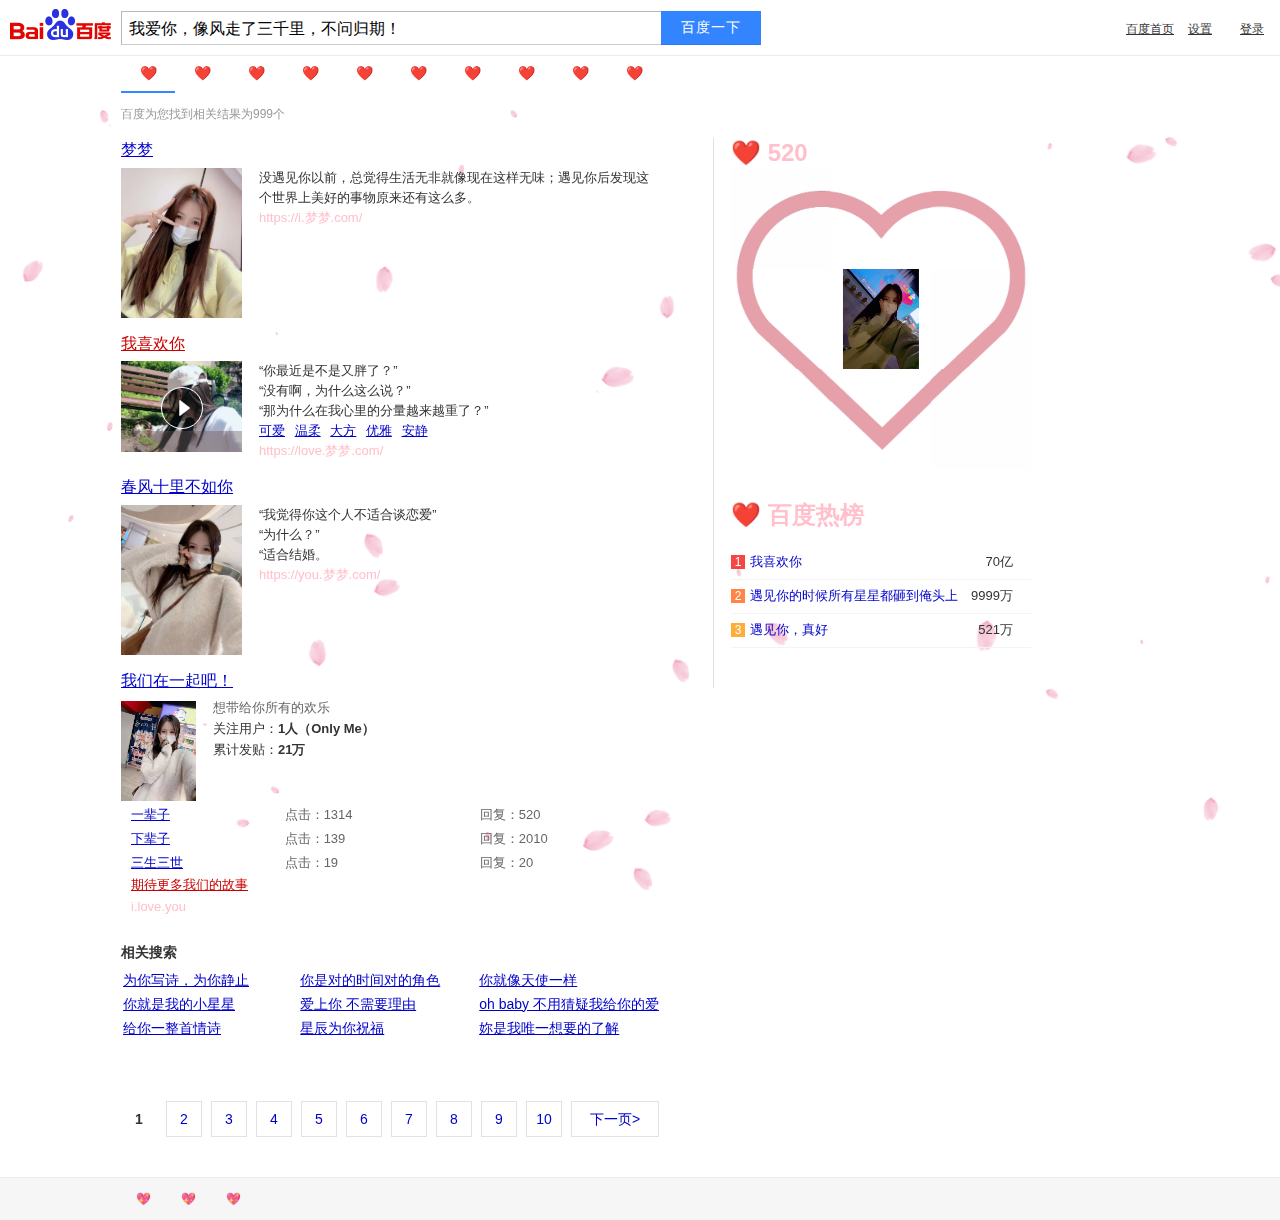
==== commit 4b143c39: "Add files via upload" ====
--- a/result.html
+++ b/result.html
@@ -1707,7 +1707,7 @@
     <script>
       const letter = document.querySelector("#梦梦");
       letter.addEventListener("click", () => {
-        window.open("file:///Users/apple/Desktop/aaaa/demo/letter/index.html");
+        window.open("https://solsticel.github.io/mengmeng-1/letter/index.html");
       });
       document.getElementById("music").play();
       let loveWords = [
